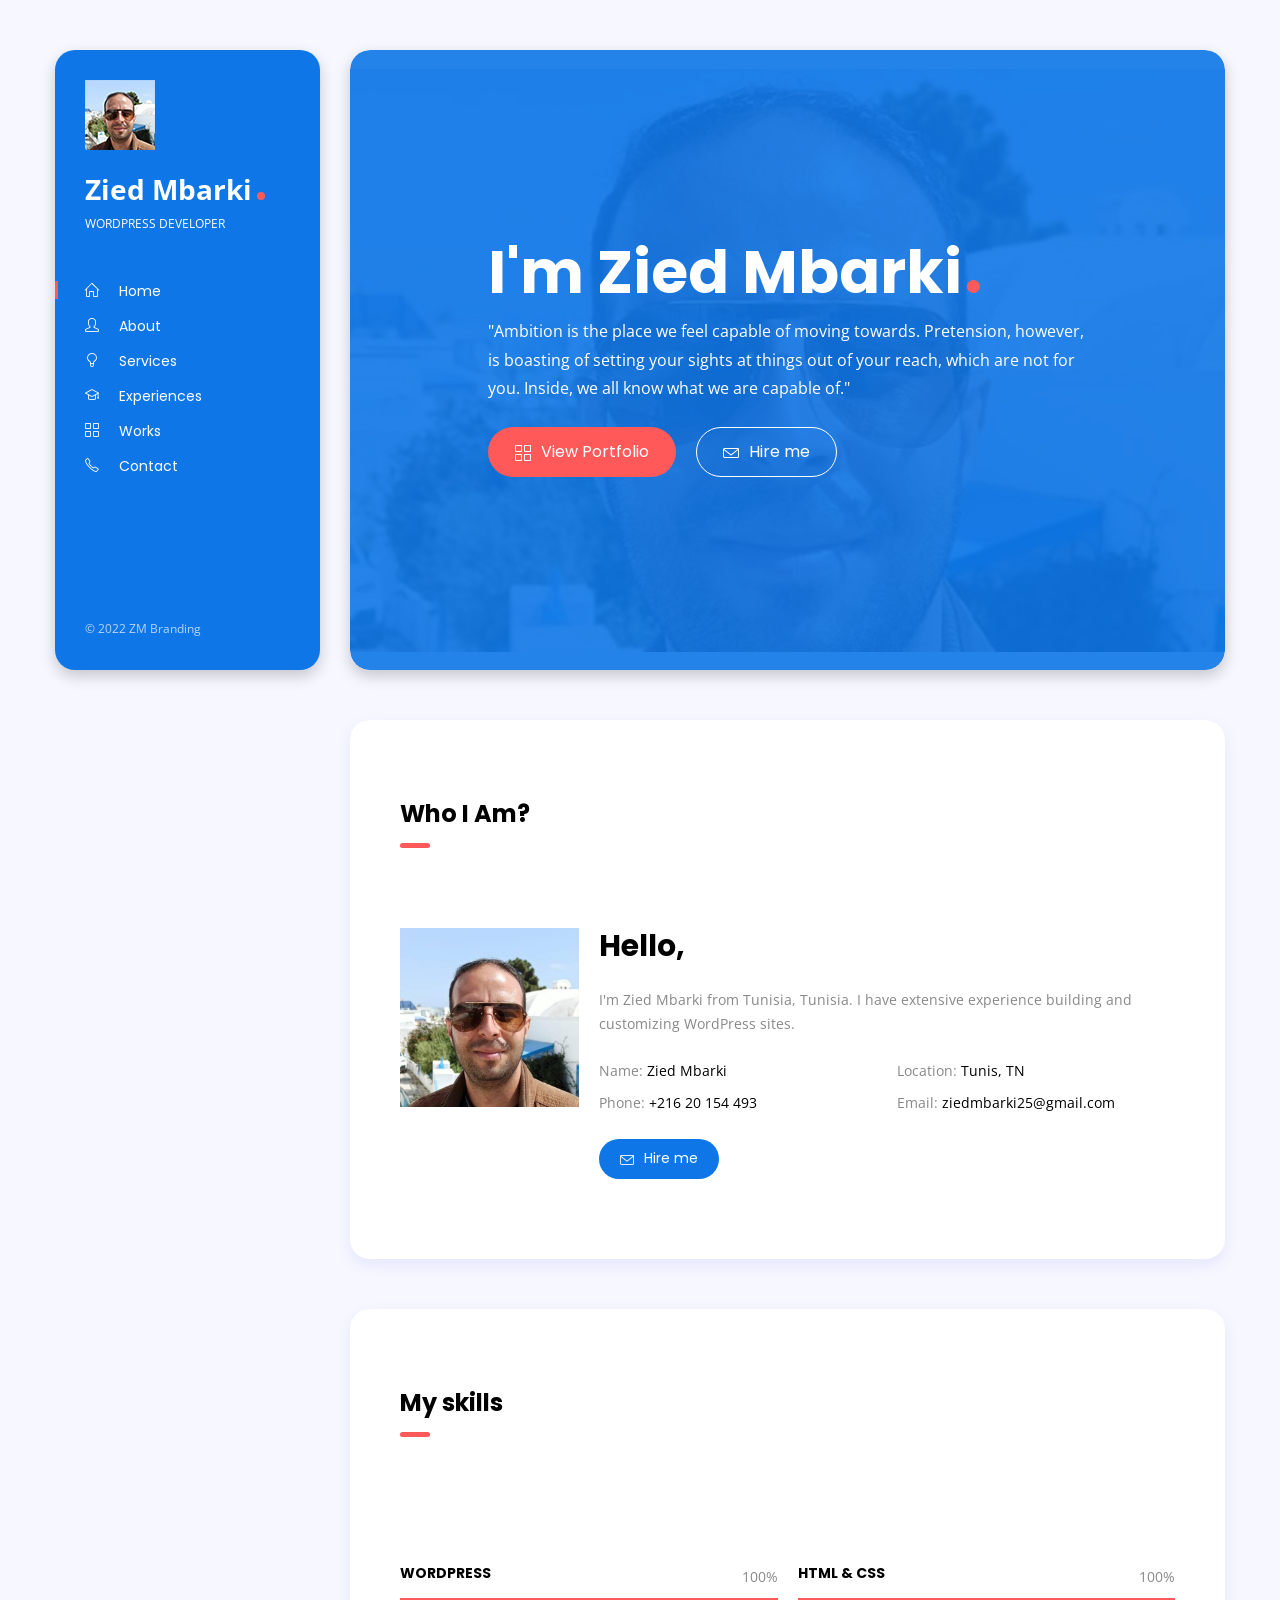
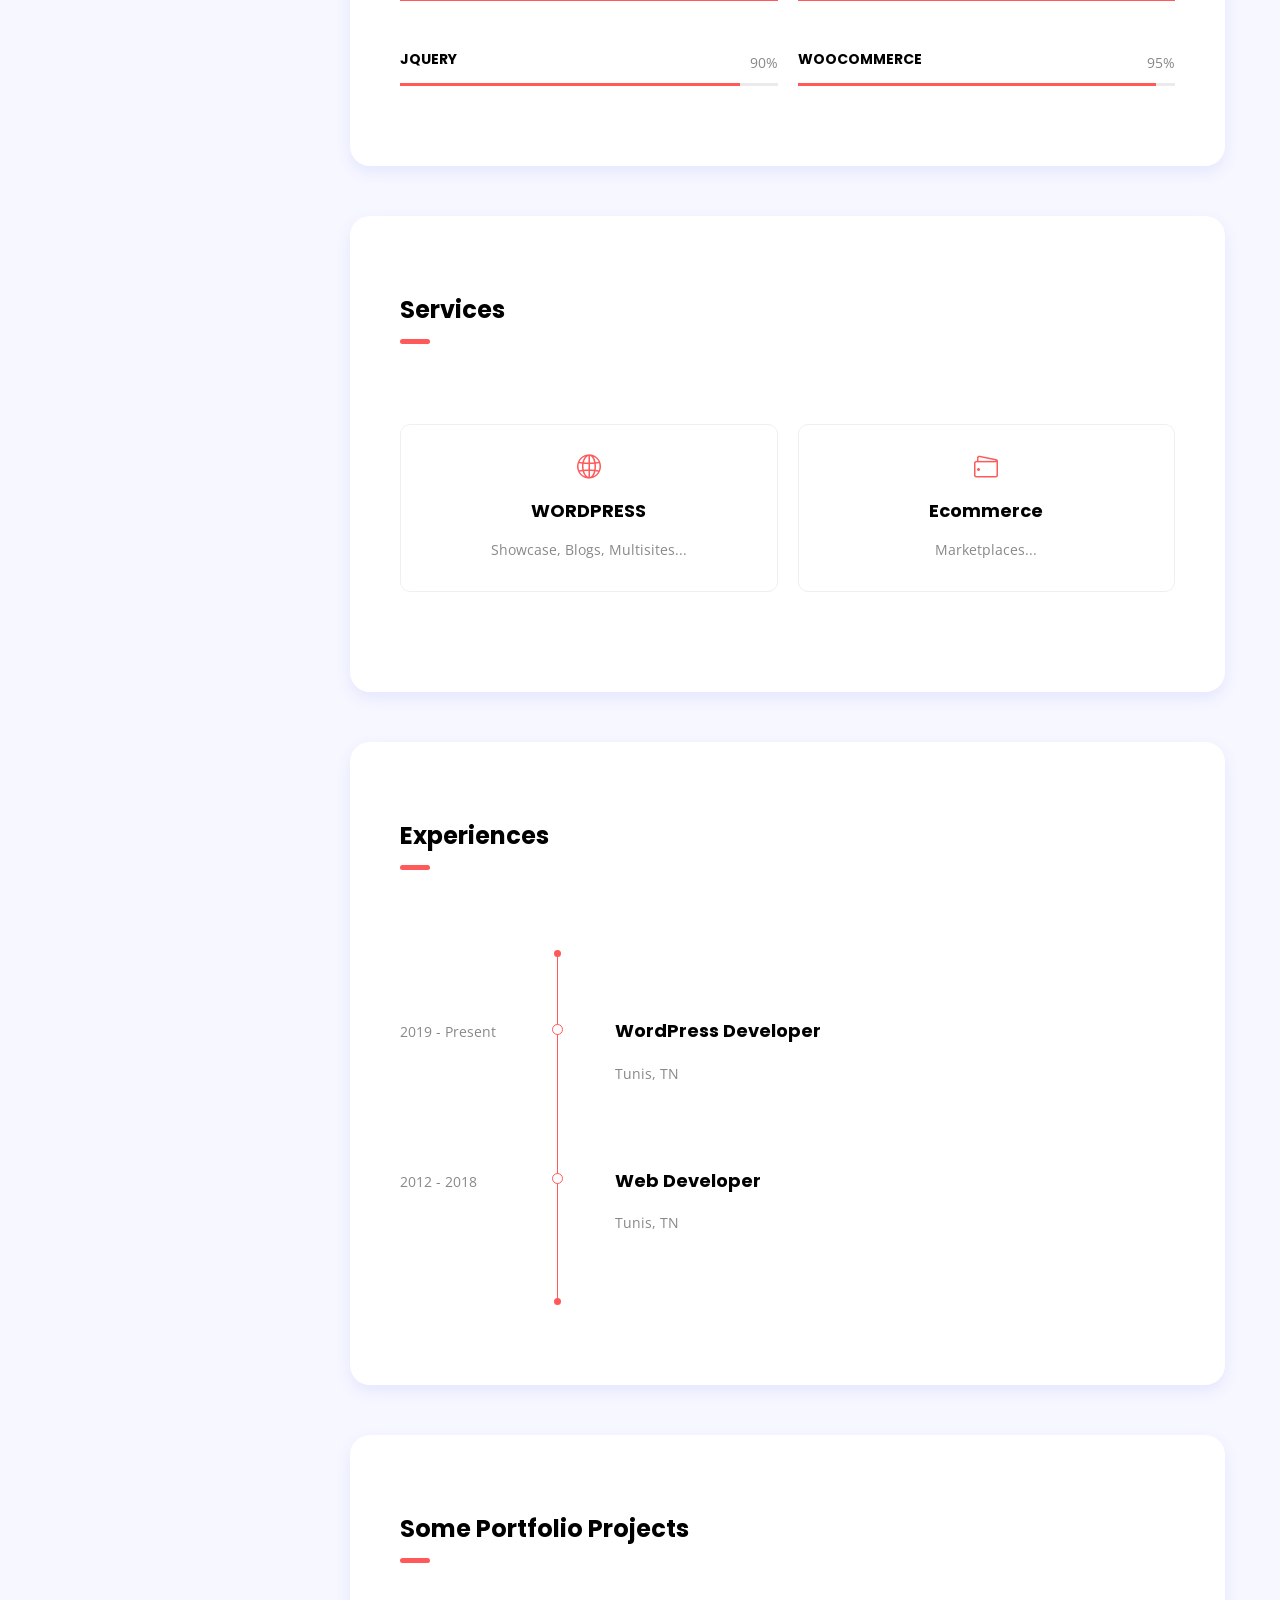
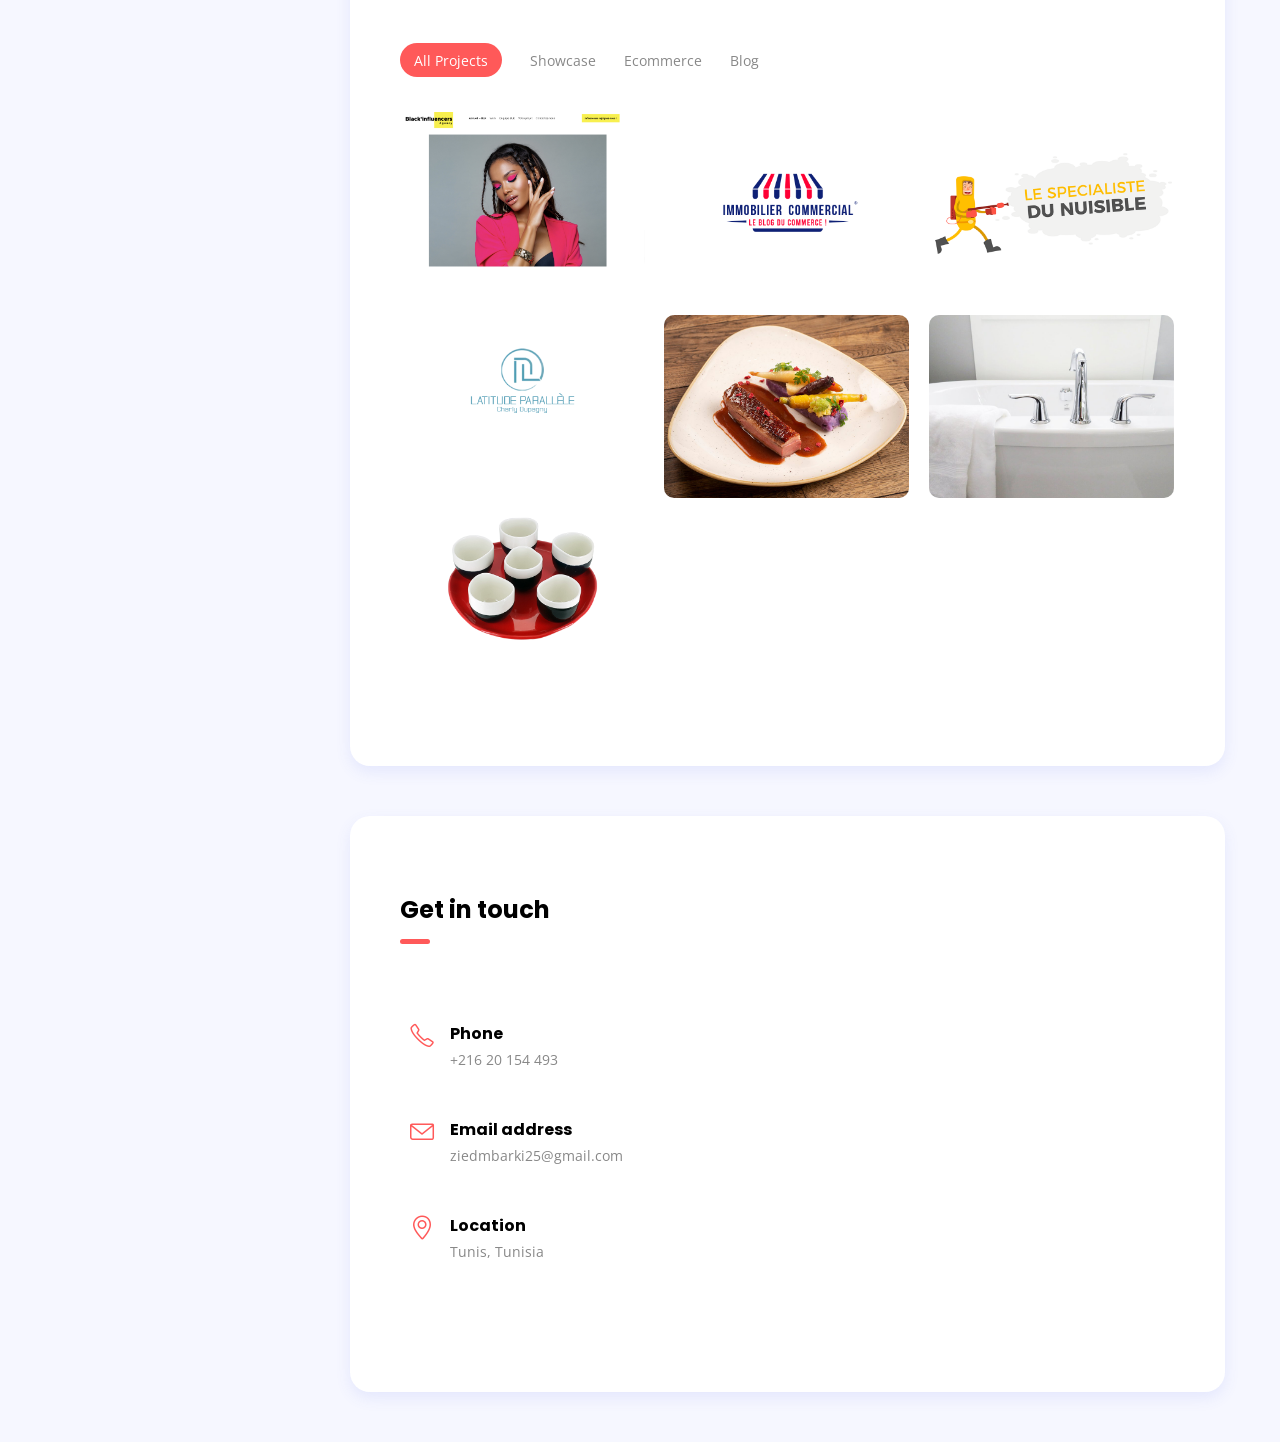
==== index.html @ fbe516ed "Update index.html" ====
<!DOCTYPE html>
<html lang="en-US">
<head>
	<meta http-equiv="Content-Type" content="text/html; charset=UTF-8">
	<title>ZM - Personal Portfolio</title>
	<meta name="description" content="ZM - Personal Portfolio">
	<meta name="viewport" content="width=device-width, initial-scale=1, maximum-scale=1">
	<!-- <link rel="shortcut icon" type="image/x-icon" href="https://via.placeholder.com/32x32"> -->
	<!-- STYLESHEETS -->
	<link rel="stylesheet" href="css/bootstrap.min.css" type="text/css" media="all">
	<link rel="stylesheet" href="css/all.min.css" type="text/css" media="all">
	<link rel="stylesheet" href="css/simple-line-icons.css" type="text/css" media="all">
	<link rel="stylesheet" href="css/slick.css" type="text/css" media="all">
	<link rel="stylesheet" href="css/jquery.mCustomScrollbar.min.css" type="text/css" media="all">
	<link rel="stylesheet" href="css/style.css" type="text/css" media="all">
	<!--[if lt IE 9]>
      <script src="https://oss.maxcdn.com/html5shiv/3.7.2/html5shiv.min.js"></script>
      <script src="https://oss.maxcdn.com/respond/1.4.2/respond.min.js"></script>
    <![endif]-->
<!-- Global site tag (gtag.js) - Google Analytics -->
<script async src="https://www.googletagmanager.com/gtag/js?id=G-3CRKCT1YMX"></script>
<script>
  window.dataLayer = window.dataLayer || [];
  function gtag(){dataLayer.push(arguments);}
  gtag('js', new Date());
  gtag('config', 'G-3CRKCT1YMX');
</script>
</head>
<body>
<!-- preloader -->
<div id="preloader">
	<div class="outer">
		<div class="spinner">
			<div class="dot1"></div>
			<div class="dot2"></div>
		</div>
	</div>
</div>
<!-- site wrapper -->
<div class="site-wrapper">
	<!-- mobile header -->
	<div class="mobile-header py-2 px-3 mt-4">
		<button class="menu-icon mr-2">
			<span></span>
			<span></span>
			<span></span>
		</button>
		<a href="index.html" class="logo"><img src="images/me-70.png" alt="Zied Mbarki" /></a>
		<a href="index.html" class="site-title dot ml-2">Zied Mbarki</a>
	</div>
	<!-- header -->
	<header class="left float-left shadow-dark" id="header">
		<button type="button" class="close" aria-label="Close">
			<span aria-hidden="true">&times;</span>
		</button>
		<div class="header-inner d-flex align-items-start flex-column">
			<a href="index.html"><img src="images/me-70.png" alt="Zied Mbarki" /></a>
			<a href="index.html" class="site-title dot mt-3">Zied Mbarki</a>
			<span class="site-slogan">WordPress Developer</span>
			<!-- navigation menu -->
			<nav>
				<ul class="vertical-menu scrollspy">
					<li><a href="#home" class="active"><i class="icon-home"></i>Home</a></li>
					<li><a href="#about"><i class="icon-user"></i>About</a></li>
					<li><a href="#services"><i class="icon-bulb"></i>Services</a></li>
					<li><a href="#resume"><i class="icon-graduation"></i>Experiences</a></li>
					<li><a href="#works"><i class="icon-grid"></i>Works</a></li>
					<li><a href="#contact"><i class="icon-phone"></i>Contact</a></li>
				</ul>
			</nav>	
			<!-- footer -->
			<div class="footer mt-auto">
				<!--<a title='PRESTATAIRE ProgOnline' href='https://www.progonline.com/freelance-php-joomla-javascript-css-progonline-ziedmbarki25.html'>
					<img alt="PRESTATAIRE ProgOnline" src='https://www.progonline.com/images/certif.php?nickname=ziedmbarki25' border='0'/>
				</a>-->
				<!-- copyright -->
				<span class="copyright">© 2022 ZM Branding</span>
			</div>
		</div>
	</header>
	<!-- main content area -->
	<main class="content float-right">
		<!-- section hero -->
		<section class="hero background parallax shadow-dark d-flex align-items-center" id="home" data-image-src="images/me90.png">
			<div class="cta mx-auto mt-2">
				<h1 class="mt-0 mb-4">I'm Zied Mbarki<span class="dot"></span></h1>
                <p class="mb-4">"Ambition is the place we feel capable of moving towards. Pretension, however, is boasting of setting your sights at things out of your reach, which are not for you. Inside, we all know what we are capable of."</p>
				<a href="#services" class="btn btn-default btn-lg mr-3"><i class="icon-grid"></i>View Portfolio</a>
				<div class="spacer d-md-none d-lg-none d-sm-none" data-height="10"></div>
				<a href="mailto:ziedmbarki25@gmail.com" class="btn btn-border-light btn-lg"><i class="icon-envelope"></i>Hire me</a>
			</div>
			<div class="overlay"></div>
		</section>
		<!-- section about -->
		<section id="about" class="shadow-blue white-bg padding">
			<h3 class="section-title">Who I Am?</h3>
			<div class="spacer" data-height="80"></div>
			<div class="row">
				<div class="col-md-3">
					<img src="images/me.jpg" alt="about" />
				</div>
				<div class="col-md-9">
					<h2 class="mt-4 mt-md-0 mb-4">Hello,</h2>
					<p class="mb-0">I'm Zied Mbarki from Tunisia, Tunisia. I have extensive experience building and customizing WordPress sites.</p>
					<div class="row my-4">
						<div class="col-md-6">
							<p class="mb-2">Name: <span class="text-dark">Zied Mbarki</span></p>
							<p class="mb-0">Phone: <span class="text-dark">+216 20 154 493</span></p>
						</div>
						<div class="col-md-6 mt-2 mt-md-0 mt-sm-2">
							<p class="mb-2">Location: <span class="text-dark">Tunis, TN</span></p>
							<p class="mb-0">Email: <span class="text-dark">ziedmbarki25@gmail.com</span></p>
						</div>
					</div>
					<!-- <a href="#" class="btn btn-default mr-3"><i class="icon-cloud-download"></i>Download CV</a> -->
					<a href="mailto:ziedmbarki25@gmail.com" class="btn btn-alt mt-2 mt-md-0 mt-xs-2"><i class="icon-envelope"></i>Hire me</a>
				</div>
			</div>
		</section>
		<!-- section skills -->
		<section id="skills" class="shadow-blue white-bg padding">
			<h3 class="section-title">My skills</h3>
			<div class="spacer" data-height="80"></div>
			<p class="mb-0"></p>
			<div class="row mt-5">
				<div class="col-md-6">
					<!-- skill item -->
					<div class="skill-item">
						<div class="skill-info clearfix">
							<h4 class="float-left mb-3 mt-0">WordPress</h4>
							<span class="float-right">100%</span>
						</div>
						<div class="progress">
							<div class="progress-bar" role="progressbar" aria-valuemin="0" aria-valuemax="100" aria-valuenow="100">
							</div>
						</div>
						<div class="spacer" data-height="50"></div>
					</div>
				</div>
				<div class="col-md-6">
					<!-- skill item -->
					<div class="skill-item">
						<div class="skill-info clearfix">
							<h4 class="float-left mb-3 mt-0">HTML & CSS</h4>
							<span class="float-right">100%</span>
						</div>
						<div class="progress">
							<div class="progress-bar" role="progressbar" aria-valuemin="0" aria-valuemax="100" aria-valuenow="100">
							</div>
						</div>
						<div class="spacer" data-height="50"></div>
					</div>
				</div>
				<div class="col-md-6">
					<!-- skill item -->
					<div class="skill-item">
						<div class="skill-info clearfix">
							<h4 class="float-left mb-3 mt-0">jQuery</h4>
							<span class="float-right">90%</span>
						</div>
						<div class="progress">
							<div class="progress-bar" role="progressbar" aria-valuemin="0" aria-valuemax="100" aria-valuenow="90">
							</div>
						</div>
						<div class="spacer d-md-none d-lg-none" data-height="50"></div>
					</div>
				</div>
				<div class="col-md-6">
					<!-- skill item -->
					<div class="skill-item">
						<div class="skill-info clearfix">
							<h4 class="float-left mb-3 mt-0">Woocommerce</h4>
							<span class="float-right">95%</span>
						</div>
						<div class="progress">
							<div class="progress-bar" role="progressbar" aria-valuemin="0" aria-valuemax="100" aria-valuenow="95">
							</div>
						</div>
					</div>
				</div>
			</div>
		</section>
		<!-- section services -->
		<section id="services" class="shadow-blue white-bg padding">
			<h3 class="section-title">Services</h3>
			<div class="spacer" data-height="80"></div>
			<div class="row">
				<div class="col-md-6 col-sm-6">
					<!-- service item -->
					<div class="service-item text-center">
						<i class="icon-globe icon-simple"></i>
						<h4 class="my-3">WORDPRESS</h4>
						<p class="mb-0">Showcase, Blogs, Multisites...</p>
					</div>
					<div class="spacer" data-height="20"></div>
				</div>
				<div class="col-md-6 col-sm-6">
					<!-- service item -->
					<div class="service-item text-center">
						<i class="icon-wallet icon-simple"></i>
						<h4 class="my-3">Ecommerce</h4>
						<p class="mb-0">Marketplaces...</p>
					</div>
					<div class="spacer d-md-none d-lg-none" data-height="20"></div>
				</div>
			</div>
		</section>
		<!-- section experience -->
		<section id="resume" class="shadow-blue white-bg padding">
			<h3 class="section-title">Experiences</h3>
			<div class="spacer" data-height="80"></div>
			<!-- timeline -->
			<div class="timeline">
				<div class="entry">
					<div class="title">
						<span>2019 - Present</span>
					</div>
					<div class="body">
						<h4 class="mt-0">WordPress Developer</h4>
						<p>Tunis, TN</p>
					</div>
				</div>
				<div class="entry">
					<div class="title">
						<span>2012 - 2018</span>
					</div>
					<div class="body">
						<h4 class="mt-0">Web Developer</h4>
						<p>Tunis, TN</p>
					</div>
				</div>
				<span class="timeline-line"></span>
			</div>
		</section>
		<!-- section works -->
		<section id="works" class="shadow-blue white-bg padding">
			<h3 class="section-title">Some Portfolio Projects</h3>
			<div class="spacer" data-height="80"></div>

			<!-- portfolio filter (desktop) -->
			<ul class="portfolio-filter list-inline">
				<li class="current list-inline-item" data-filter="*">All Projects</li>
				<li class="list-inline-item" data-filter=".showcase">Showcase</li>
				<li class="list-inline-item" data-filter=".ecommerce">Ecommerce</li>
				<li class="list-inline-item" data-filter=".blog">Blog</li>
				<!-- <li class="list-inline-item" data-filter=".video">Video</li> -->
			</ul>
			<!-- portfolio filter (mobile) -->
			<div class="pf-filter-wrapper mb-4">
				<select class="portfolio-filter-mobile">
					<option value="*">Everything</option>
					<option value=".showcase">Showcase</option>
					<option value=".ecommerce">Ecommerce</option>
					<option value=".blog">Blog</option>
					<!-- <option value=".branding">Branding</option> -->
				</select>
			</div>
			<!-- portolio wrapper -->
			<div class="row portfolio-wrapper">
				<!-- portfolio item -->
				<div class="col-md-4 col-sm-6 grid-item showcase">
					<a href="https://blackinfluencersagency.com/" target="_blank">
						<div class="portfolio-item">
							<div class="details">
								<h4 class="title">Black's Influencers Agency</h4>
								<span class="term">WP, HTML Integration</span>
							</div>
							<!-- <span class="plus-icon">+</span> -->
							<div class="thumb">
								<img src="images/influencers.png" alt="Portfolio-title" />
								<div class="mask"></div>
							</div>
						</div>
					</a>
				</div>
				<!-- portfolio item -->
				<div class="col-md-4 col-sm-6 grid-item blog">
					<a href="https://immobiliercommercial.org/" target="_blank">
						<div class="portfolio-item">
							<div class="details">
								<h4 class="title">Blog immobiliere</h4>
								<span class="term">WP, HTML Integration</span>
							</div>
							<!-- <span class="plus-icon">+</span> -->
							<div class="thumb">
								<img src="images/blog.png" alt="Portfolio-title" />
								<div class="mask"></div>
							</div>
						</div>
					</a>
				</div>
				<!-- portfolio item -->
				<div class="col-md-4 col-sm-6 grid-item creative showcase">
					<a href="https://www.specialiste-nuisible.fr/" target="_blank">
						<div class="portfolio-item">
							<div class="details">
								<h4 class="title">Specialiste Nuisible</h4>
								<span class="term">WP, HTML Integration</span>
							</div>
							<!-- <span class="plus-icon">+</span> -->
							<div class="thumb">
								<img src="images/nuisible.png" alt="Portfolio-title" />
								<div class="mask"></div>
							</div>
						</div>
					</a>
				</div>
				<!-- portfolio item -->
				<div class="col-md-4 col-sm-6 grid-item showcase">
					<a href="https://latitudeparallele.com/" target="_blank">
						<div class="portfolio-item">
							<div class="details">
								<h4 class="title">Latitude Parallele</h4>
								<span class="term">WP, HTML Integration</span>
							</div>
							<!-- <span class="plus-icon">+</span> -->
							<div class="thumb">
								<img src="images/parallele.png" alt="Portfolio-title" />
								<div class="mask"></div>
							</div>
						</div>
					</a>
				</div>
				<!-- portfolio item -->
				<div class="col-md-4 col-sm-6 grid-item showcase">
						<a href="https://www.brasseriedulac.be/" target="_blank">
						<div class="portfolio-item">
							<div class="details">
								<h4 class="title">Brasserie du Lac</h4>
								<span class="term">WP, HTML Integration</span>
							</div>
							<!-- <span class="plus-icon">+</span> -->
							<div class="thumb">
								<img src="images/lac.png" alt="Portfolio-title" />
								<div class="mask"></div>
							</div>
						</div>
					</a>
				</div>
				<!-- portfolio item -->
				<div class="col-md-4 col-sm-6 grid-item showcase">
					<a href="https://www.mvo-chauffage.be/" target="_blank">
						<div class="portfolio-item">
							<div class="details">
								<h4 class="title">VAN OOSTENRYCK</h4>
								<span class="term">WP, HTML Integration</span>
							</div>
							<!-- <span class="plus-icon">+</span> -->
							<div class="thumb">
								<img src="images/mvo.png" alt="Portfolio-title" />
								<div class="mask"></div>
							</div>
						</div>
					</a>
				</div>
				<!-- portfolio item -->
				<div class="col-md-4 col-sm-6 grid-item ecommerce">
					<a href="https://ekhodesign.net/" target="_blank">
						<div class="portfolio-item">
							<div class="details">
								<h4 class="title">Ekho Design</h4>
								<span class="term">WP, Ecommerce, HTML Integration</span>
							</div>
							 <!-- <span class="plus-icon">+</span> -->
							<div class="thumb">
								<img src="images/design.png" alt="Portfolio-title" />
								<div class="mask"></div>
							</div>
						</div>
					</a>
				</div>
			</div>
			<!-- more button -->
			<!-- <div class="load-more text-center mt-4"> -->
				<!-- <a href="javascript:" class="btn btn-default"><i class="fas fa-circle-notch"></i> Load more</a> -->
				
				<!-- <ul class="portfolio-pagination list-inline d-none"> -->
					<!-- <li class="list-inline-item">1</li> -->
					<!-- <li class="list-inline-item"><a href="works-2.html">2</a></li> -->
				<!-- </ul> -->
			<!-- </div> -->
		</section>
		<!-- section testimonials -->
		<!--<section id="testimonials" class="shadow-blue white-bg padding">
			<h3 class="section-title">Testimonials</h3>
			<div class="spacer" data-height="97"></div>

			<div class="row testimonials-wrapper">
				
				<div class="col-md-6">
					
					<div class="testimonial-item">
						<span class="symbol"><i class="fas fa-quote-left"></i></span>
						<p>I enjoy working with the theme and learn so much. You guys make the process fun and interesting. Good luck!</p>
						<div class="testimonial-details">
							<div class="thumb">
								<img src="https://via.placeholder.com/40x40" alt="customer-name" />
							</div>
							<div class="info">
								<h4>Helen Doe</h4>
								<span>Themeforest customer</span>
							</div>
						</div>
					</div>
				</div>

				<div class="col-md-6">
					
					<div class="testimonial-item">
						<span class="symbol"><i class="fas fa-quote-left"></i></span>
						<p>I enjoy working with the theme and learn so much. You guys make the process fun and interesting. Good luck!</p>
						<div class="testimonial-details">
							<div class="thumb">
								<img src="https://via.placeholder.com/40x40" alt="customer-name" />
							</div>
							<div class="info">
								<h4>Jane Doe</h4>
								<span>Themeforest customer</span>
							</div>
						</div>
					</div>
				</div>

				<div class="col-md-6">
					
					<div class="testimonial-item">
						<span class="symbol"><i class="fas fa-quote-left"></i></span>
						<p>I enjoy working with the theme and learn so much. You guys make the process fun and interesting. Good luck!</p>
						<div class="testimonial-details">
							<div class="thumb">
								<img src="https://via.placeholder.com/40x40" alt="customer-name" />
							</div>
							<div class="info">
								<h4>Helen Doe</h4>
								<span>Themeforest customer</span>
							</div>
						</div>
					</div>
				</div>

			</div>
		</section>-->

		<!-- section clients -->
	<!--	<section id="clients" class="shadow-dark background-blue color-white padding-50">

	
			<h2 class="d-none">Clients</h2>

			
			<div class="clients-wrapper row">
				
				<div class="col-md-3">
					
					<div class="client-item">
						<div class="inner">
							<img src="https://via.placeholder.com/143x20" alt="client-name" />
						</div>
					</div>
				</div>

				<div class="col-md-3">
				
					<div class="client-item">
						<div class="inner">
							<img src="https://via.placeholder.com/143x20" alt="client-name" />
						</div>
					</div>
				</div>

				<div class="col-md-3">
				
					<div class="client-item">
						<div class="inner">
							<img src="https://via.placeholder.com/143x20" alt="client-name" />
						</div>
					</div>
				</div>
				
				<div class="col-md-3">
					
					<div class="client-item">
						<div class="inner">
							<img src="https://via.placeholder.com/143x20" alt="client-name" />
						</div>
					</div>
				</div>

				<div class="col-md-3">
					
					<div class="client-item">
						<div class="inner">
							<img src="https://via.placeholder.com/143x20" alt="client-name" />
						</div>
					</div>
				</div>

			</div>

		</section>-->
		<!-- section contact -->
		<section id="contact" class="shadow-blue white-bg padding">
			<h3 class="section-title">Get in touch</h3>
			<div class="spacer" data-height="80"></div>

			<div class="row">
				
				<div class="col-md-12 mb-4 mb-md-0">
					<!-- contact info -->
					<div class="contact-info col-md-4 mb-5">
						<i class="icon-phone"></i>
						<div class="details">
							<h5>Phone</h5>
							<span>+216 20 154 493</span>
						</div>
					</div>
					<div class="contact-info col-md-4 mb-5">
						<i class="icon-envelope"></i>
						<div class="details">
							<h5>Email address</h5>
							<span>ziedmbarki25@gmail.com</span>
						</div>
					</div>
					<div class="contact-info col-md-4 mb-5">
						<i class="icon-location-pin"></i>
						<div class="details">
							<h5>Location</h5>
							<span>Tunis, Tunisia</span>
						</div>
					</div>
				</div>
			</div>
		</section>		
	</main>
</div>
<!-- Go to top button -->
<a href="javascript:" id="return-to-top"><i class="fa fa-chevron-up"></i></a>
<!-- SCRIPTS -->
<script src="js/jquery-1.12.3.min.js"></script>
<script src="js/jquery.easing.min.js"></script>
<script src="js/popper.min.js"></script>
<script src="js/bootstrap.min.js"></script>
<script src="js/jquery.waypoints.min.js"></script>
<script src="js/jquery.counterup.min.js"></script>
<script src="js/jquery.mCustomScrollbar.concat.min.js"></script>
<script src="js/isotope.pkgd.min.js"></script>
<script src="js/infinite-scroll.min.js"></script>
<script src="js/imagesloaded.pkgd.min.js"></script>
<script src="js/slick.min.js"></script>
<script src="js/contact.js"></script>
<script src="js/validator.js"></script>
<script src="js/custom.js"></script>
</body>
</html>
---- css/style.css ----
/*
Template Name: Bako
Version: 1.0
Author: PxlSolutions
Author URI: http://themeforest.net/user/pxlsolutions
Description: Personal Portfolio & Resume HTML Template

[TABLE OF CONTENTS]

01. Base
02. Typography
03. Header
04. Skills
05. Portfolio
06. Clients
07. Blog
08. Helper
09. Buttons
10. Preloader
11. Bootstrap Elements
12. Theme Elements
13. Slick Settings
14. Responsive Settings

*/
@import url("https://fonts.googleapis.com/css?family=Poppins:300,300i,400,400i,500,500i,600,600i,700,700i,800,800i,900,900i");
@import url("https://fonts.googleapis.com/css?family=Open+Sans:400,400i,600,600i,700,700i&display=swap&subset=cyrillic-ext");
/*=================================================================*/
/*                      BASE                              
/*=================================================================*/
body {
  color: #888;
  background-color: #F6F7FF;
  font-family: "Open Sans", sans-serif;
  font-size: 14px;
  line-height: 1.7;
  overflow-x: hidden;
}

img {
  max-width: 100%;
  height: auto;
}

.text-center {
  text-align: center;
}

.text-left {
  text-align: left;
}

.text-right {
  text-align: right;
}

.text-dark {
  color: #000 !important;
}

.relative {
  position: relative;
}

.color-white {
  color: #FFF;
}
.color-white h1, .color-white h2, .color-white h3, .color-white h4, .color-white h5, .color-white h6 {
  color: #FFF;
}

.background-blue {
  background: #0e76e7;
}

/*=================================================================*/
/*                      TYPOGRAPHY                              
/*=================================================================*/
h1, h2, h3, h4, h5, h6 {
  color: #000;
  font-family: "Poppins", sans-serif;
  font-weight: 700;
  margin: 20px 0;
}

h1 {
  font-size: 36px;
}

h2 {
  font-size: 30px;
}

h3 {
  font-size: 24px;
}

h4 {
  font-size: 18px;
}

a {
  color: #000;
  outline: 0;
  -webkit-transition: all 0.3s ease-in-out;
  -moz-transition: all 0.3s ease-in-out;
  transition: all 0.3s ease-in-out;
}
a:hover {
  color: #FF5959;
  text-decoration: none;
}
a:focus {
  outline: 0;
}

blockquote {
  padding: 20px 20px;
  margin: 0 0 20px;
  font-size: 16px;
  background: #F7F7F7;
  border-radius: 10px;
}

blockquote p {
  line-height: 1.6;
}

/* === Pre === */
pre {
  display: block;
  padding: 9.5px;
  margin: 0 0 10px;
  font-size: 13px;
  line-height: 1.42857143;
  color: #333;
  word-break: break-all;
  word-wrap: break-word;
  background-color: #f5f5f5;
  border: 1px solid #ccc;
  border-radius: 0;
}

::selection {
  color: #FFF;
  background: #FF5959;
}

::-moz-selection {
  color: #FFF;
  background: #FF5959;
}

.z-1 {
  z-index: 1;
}

.row {
  margin-right: -10px;
  margin-left: -10px;
}

.col, .col-1, .col-10, .col-11, .col-12, .col-2, .col-3, .col-4, .col-5, .col-6, .col-7, .col-8, .col-9, .col-auto, .col-lg, .col-lg-1, .col-lg-10, .col-lg-11, .col-lg-12, .col-lg-2, .col-lg-3, .col-lg-4, .col-lg-5, .col-lg-6, .col-lg-7, .col-lg-8, .col-lg-9, .col-lg-auto, .col-md, .col-md-1, .col-md-10, .col-md-11, .col-md-12, .col-md-2, .col-md-3, .col-md-4, .col-md-5, .col-md-6, .col-md-7, .col-md-8, .col-md-9, .col-md-auto, .col-sm, .col-sm-1, .col-sm-10, .col-sm-11, .col-sm-12, .col-sm-2, .col-sm-3, .col-sm-4, .col-sm-5, .col-sm-6, .col-sm-7, .col-sm-8, .col-sm-9, .col-sm-auto, .col-xl, .col-xl-1, .col-xl-10, .col-xl-11, .col-xl-12, .col-xl-2, .col-xl-3, .col-xl-4, .col-xl-5, .col-xl-6, .col-xl-7, .col-xl-8, .col-xl-9, .col-xl-auto {
  padding-right: 10px;
  padding-left: 10px;
}

/*=================================================================*/
/*                      HEADER                              
/*=================================================================*/
header.left {
  color: #FFF;
  background: #0e76e7;
  border-radius: 20px;
  min-height: 620px;
  max-height: 620px;
  top: 50px;
  overflow: hidden;
  position: fixed;
  width: 265px;
  -webkit-transform: translateX(0);
  -moz-transform: translateX(0);
  -ms-transform: translateX(0);
  -o-transform: translateX(0);
  transform: translateX(0);
  -webkit-transition: all 0.3s ease-in-out;
  -moz-transition: all 0.3s ease-in-out;
  transition: all 0.3s ease-in-out;
}
header.left nav {
  margin-top: 40px;
}
header.left .header-inner {
  width: 100%;
  top: 0;
  bottom: 0;
  left: 0;
  right: 0;
  padding: 30px;
  position: absolute;
}
header.left .mCustomScrollBox {
  width: 100%;
  overflow: visible;
}
header.left .mCSB_inside > .mCSB_container {
  margin-right: 0;
  min-height: 99.91%;
  overflow: visible;
  -ms-flex-align: start !important;
  align-items: flex-start !important;
  -ms-flex-direction: column !important;
  flex-direction: column !important;
  display: -ms-flexbox !important;
  display: flex !important;
}
header.left .mCSB_scrollTools {
  top: 20px;
  right: -10px;
  bottom: 20px;
}
header.left button.close {
  display: none;
  outline: none;
  padding: 0;
  background-color: #FFF;
  border: 0;
  -webkit-appearance: none;
  opacity: 1;
  color: #FF5959;
  font-weight: 400;
  font-size: 16px;
  border-radius: 50%;
  width: 20px;
  height: 20px;
  line-height: 22px;
  margin-top: 16px;
  margin-right: 18px;
  position: relative;
  z-index: 1;
}
header a {
  color: #FFF;
}
header a:hover {
  color: #FFF;
  text-decoration: none;
}
header .site-title {
  display: block;
  font-size: 28px;
  font-weight: 700;
}
header .site-title.dot:after {
  content: "";
  background-color: #FF5959;
  border-radius: 50%;
  display: inline-block;
  margin-left: 5px;
  height: 8px;
  width: 8px;
}
header .site-slogan {
  font-size: 12px;
  text-transform: uppercase;
}
header .vertical-menu {
  font-size: 14px;
  font-family: "Poppins", sans-serif;
  list-style: none;
  padding: 0;
  margin: 0;
}
header .vertical-menu i {
  margin-right: 20px;
}
header .vertical-menu li {
  line-height: 2.5;
  position: relative;
}
header .vertical-menu li a {
  margin-left: 0;
  padding: 0;
  -webkit-transition: all 0.3s ease-in-out;
  -moz-transition: all 0.3s ease-in-out;
  transition: all 0.3s ease-in-out;
}
header .vertical-menu li a:hover {
  margin-left: 5px;
}
header .vertical-menu li a.active:before {
  content: "";
  background: #FF5959;
  display: block;
  height: 18px;
  left: -30px;
  top: 7px;
  position: absolute;
  width: 3px;
}
header .copyright {
  font-size: 12px;
  opacity: 0.7;
}

.mobile-header {
  background: #0e76e7;
  border-radius: 20px;
  display: none;
  -webkit-transform: translateX(0);
  -moz-transform: translateX(0);
  -ms-transform: translateX(0);
  -o-transform: translateX(0);
  transform: translateX(0);
  -webkit-transition: all 0.3s ease-in-out;
  -moz-transition: all 0.3s ease-in-out;
  transition: all 0.3s ease-in-out;
}
.mobile-header.push {
  -webkit-transform: translateX(295px);
  -moz-transform: translateX(295px);
  -ms-transform: translateX(295px);
  -o-transform: translateX(295px);
  transform: translateX(295px);
}
.mobile-header .logo img {
  max-height: 40px;
  max-width: 40px;
}
.mobile-header .site-title {
  vertical-align: middle;
  font-size: 24px;
  font-weight: 700;
}
.mobile-header .site-title.dot:after {
  content: "";
  background-color: #FF5959;
  border-radius: 50%;
  display: inline-block;
  margin-left: 5px;
  height: 6px;
  width: 6px;
}
.mobile-header button.menu-icon {
  cursor: pointer;
  background: transparent;
  border: 0;
  outline: none;
  vertical-align: middle;
  padding: 0;
}
.mobile-header button.menu-icon span {
  background: #FFF;
  border-radius: 10px;
  display: block;
  height: 4px;
  width: 25px;
}
.mobile-header button.menu-icon span:nth-child(2) {
  margin-top: 4px;
  margin-bottom: 4px;
}
.mobile-header a {
  color: #FFF;
}
.mobile-header a:hover {
  text-decoration: none;
}

.site-wrapper {
  width: 1170px;
  margin-left: auto;
  margin-right: auto;
}

main.content {
  margin-top: 50px;
  margin-bottom: 50px;
  width: 875px;
  -webkit-transform: translateX(0);
  -moz-transform: translateX(0);
  -ms-transform: translateX(0);
  -o-transform: translateX(0);
  transform: translateX(0);
  -webkit-transition: all 0.3s ease-in-out;
  -moz-transition: all 0.3s ease-in-out;
  transition: all 0.3s ease-in-out;
}
main.content.push {
  -webkit-transform: translateX(295px);
  -moz-transform: translateX(295px);
  -ms-transform: translateX(295px);
  -o-transform: translateX(295px);
  transform: translateX(295px);
}

.hero {
  height: 620px;
  margin-top: 0;
}
.hero .cta {
  color: #FFF;
  max-width: 600px;
  z-index: 1;
}
.hero .cta h1 {
  color: #FFF;
  font-size: 60px;
  line-height: 0.7;
}
.hero .cta h1 .dot:after {
  content: "";
  background-color: #FF5959;
  border-radius: 50%;
  display: inline-block;
  margin-left: 5px;
  height: 13px;
  width: 13px;
}
.hero .cta p {
  font-size: 16px;
  line-height: 1.8;
}

section {
  border-radius: 20px;
  position: relative;
  overflow: hidden;
  margin-top: 50px;
}
section.white-bg {
  background: #FFF;
}
section.padding {
  padding: 80px 50px;
}
section.padding-50 {
  padding: 50px;
}
section.padding-60 {
  padding: 60px 50px;
}

.section-title {
  margin: 0;
}
.section-title:after {
  content: "";
  background: #FF5959;
  border-radius: 25px;
  display: block;
  height: 5px;
  margin-top: 14px;
  width: 30px;
}

/*=================================================================*/
/*                      SKILLS                              
/*=================================================================*/
.skill-item .skill-info span {
  font-size: 14px;
}

.skill-item h4 {
  font-size: 14px;
  text-transform: uppercase;
}

.fact-item h2 {
  font-size: 36px;
  margin: 12px 0 7px;
}
.fact-item span {
  font-size: 14px;
}

.service-item {
  border: solid 1px #EFEFEF;
  border-radius: 10px;
  padding: 30px 20px;
  -webkit-transition: all 0.3s ease-in-out;
  -moz-transition: all 0.3s ease-in-out;
  transition: all 0.3s ease-in-out;
}
.service-item h4, .service-item i {
  -webkit-transition: all 0.3s ease-in-out;
  -moz-transition: all 0.3s ease-in-out;
  transition: all 0.3s ease-in-out;
}
.service-item:hover {
  border-color: #FF5959;
  background: #FF5959;
  color: #FFF;
  -webkit-box-shadow: 0px 6px 15px 0px rgba(0, 0, 0, 0.15);
  -moz-box-shadow: 0px 6px 15px 0px rgba(0, 0, 0, 0.15);
  box-shadow: 0px 6px 15px 0px rgba(0, 0, 0, 0.15);
}
.service-item:hover h4, .service-item:hover i {
  color: #FFF;
}

.timeline {
  position: relative;
  padding: 70px 0;
}

.timeline-line {
  position: absolute;
  top: 0px;
  left: calc(20% + 2px);
  bottom: 0px;
  width: 1px;
  background: #FF5959;
}
.timeline-line::before, .timeline-line::after {
  content: "";
  display: block;
  border-radius: 100%;
  background: #FF5959;
  position: absolute;
  left: -3px;
  height: 7px;
  width: 7px;
}
.timeline-line::before {
  top: 0;
}
.timeline-line::after {
  bottom: 0;
}

.timeline:after {
  content: "";
  display: table;
  clear: both;
}

.entry {
  clear: both;
  position: relative;
}
.entry:last-of-type .body {
  margin-bottom: 0;
}

.entry .title {
  float: left;
  width: 20%;
  position: relative;
}

.entry .title:before {
  content: "";
  position: absolute;
  width: 8px;
  height: 8px;
  border: 1px solid #FF5959;
  background-color: #fff;
  border-radius: 100%;
  padding: 4.5px;
  top: 15%;
  right: -8px;
  z-index: 1;
}

.entry .body {
  margin: 0 0 6em;
  float: right;
  width: 80%;
  padding-left: 60px;
}
.entry .body p {
  margin-bottom: 0;
}

/*=================================================================*/
/*                      PORTFOLIO                              
/*=================================================================*/
.portfolio-wrapper [class*=col-] {
  margin-top: 10px;
  margin-bottom: 10px;
}

.pf-filter-wrapper {
  display: none;
}

.portfolio-item {
  position: relative;
  overflow: hidden;
  border-radius: 10px;
  -webkit-transition: all 0.3s ease-in-out;
  -moz-transition: all 0.3s ease-in-out;
  transition: all 0.3s ease-in-out;
}
.portfolio-item .thumb {
  overflow: hidden;
}
.portfolio-item .thumb img {
  -webkit-transform: scale(1);
  -moz-transform: scale(1);
  -ms-transform: scale(1);
  -o-transform: scale(1);
  transform: scale(1);
  -webkit-transition: all 0.3s ease-in-out;
  -moz-transition: all 0.3s ease-in-out;
  transition: all 0.3s ease-in-out;
}
.portfolio-item .details {
  color: #FFF;
  position: absolute;
  padding: 0 25px;
  top: 25px;
  width: 100%;
  z-index: 1;
}
.portfolio-item .details h4 {
  color: #FFF;
  margin: 0 0 4px;
  opacity: 0;
  transform: translateY(30px);
  transition: all cubic-bezier(0.075, 0.82, 0.165, 1) 1s;
}
.portfolio-item .details span {
  font-size: 12px;
  opacity: 0;
  display: block;
  transform: translateY(40px);
  transition: all cubic-bezier(0.075, 0.82, 0.165, 1) 1s;
}
.portfolio-item .plus-icon {
  color: #FF5959;
  background: #FFF;
  border-radius: 100%;
  position: absolute;
  font-size: 16px;
  left: 25px;
  bottom: 25px;
  opacity: 0;
  line-height: 32px;
  text-align: center;
  height: 30px;
  width: 30px;
  z-index: 1;
  -webkit-transition: all 0.3s ease-in-out;
  -moz-transition: all 0.3s ease-in-out;
  transition: all 0.3s ease-in-out;
}
.portfolio-item .mask {
  background: #FF5959;
  position: absolute;
  left: 0;
  top: 0;
  opacity: 0;
  height: 100%;
  width: 100%;
  -webkit-transition: all 0.3s ease-in-out;
  -moz-transition: all 0.3s ease-in-out;
  transition: all 0.3s ease-in-out;
}
.portfolio-item:hover {
  -webkit-box-shadow: 0px 6px 15px 0px rgba(0, 0, 0, 0.15);
  -moz-box-shadow: 0px 6px 15px 0px rgba(0, 0, 0, 0.15);
  box-shadow: 0px 6px 15px 0px rgba(0, 0, 0, 0.15);
}
.portfolio-item:hover .mask {
  opacity: 0.9;
}
.portfolio-item:hover img {
  -webkit-transform: scale(1);
  -moz-transform: scale(1);
  -ms-transform: scale(1);
  -o-transform: scale(1);
  transform: scale(1.1);
}
.portfolio-item:hover .details h4, .portfolio-item:hover .details span {
  opacity: 1;
  transform: translateY(0);
}
.portfolio-item:hover .plus-icon {
  opacity: 1;
}

.load-more i {
  display: none;
}

.portfolio-info {
  color: #888;
  font-size: 13px;
}

.portfolio-info li:not(:last-child) {
  margin-right: 1.5rem;
}

.portfolio-info i {
  color: #FF5959;
  font-size: 14px;
  margin-right: 10px;
}

.portfolio-filter {
  margin-bottom: 25px;
}
.portfolio-filter li {
  color: #888;
  cursor: pointer;
  font-size: 14px;
  font-weight: 400;
  position: relative;
}
.portfolio-filter li:hover {
  color: #000;
}
.portfolio-filter li:hover:after {
  height: 7px;
}
.portfolio-filter li.current {
  background: #FF5959;
  color: #FFF;
  padding: 6px 14px 4px;
  border-radius: 30px;
}
.portfolio-filter li:not(:last-child) {
  margin-right: 1.5rem;
}

.price-item {
  border: solid 1px #EFEFEF;
  border-radius: 10px;
  padding: 30px 0;
}
.price-item i {
  background: #FFF;
  font-size: 24px;
  color: #FF5959;
  display: block;
  border-radius: 50%;
  border: solid 1px #EFEFEF;
  height: 55px;
  line-height: 55px;
  left: 50%;
  top: -27.5px;
  position: absolute;
  text-align: center;
  width: 55px;
  -webkit-transform: translateX(-50%);
  -moz-transform: translateX(-50%);
  -ms-transform: translateX(-50%);
  -o-transform: translateX(-50%);
  transform: translateX(-50%);
}
.price-item .price-icon + .plan {
  margin-top: 25px;
}
.price-item .plan {
  font-size: 12px;
  color: #FFF;
  background: #FF5959;
  border-radius: 25px;
  display: inline-block;
  padding: 1px 9px;
}
.price-item .price {
  font-size: 36px;
  margin: 25px 0;
}
.price-item .price em {
  font-size: 18px;
  font-style: normal;
  vertical-align: super;
  margin-right: 4px;
}
.price-item .price span {
  color: #888;
  font-size: 12px;
  font-weight: 400;
}
.price-item ul {
  list-style: none;
  padding-left: 0;
  margin: -8px 0;
}
.price-item ul li {
  line-height: 30px;
}
.price-item .btn {
  margin-top: 30px;
}
.price-item.recommended {
  color: #FFF;
  background: #0e76e7;
}
.price-item.recommended .price {
  color: #FFF;
}
.price-item.recommended .price span {
  color: #FFF;
}

.testimonial-item {
  border: solid 1px #EFEFEF;
  border-radius: 10px;
  padding: 30px 25px;
}
.testimonial-item .symbol {
  font-weight: bold;
  color: #FF5959;
  font-size: 12px;
  margin-bottom: 20px;
  display: block;
}
.testimonial-item p {
  margin-bottom: 0;
}
.testimonial-item .testimonial-details {
  margin-top: 25px;
}
.testimonial-item .testimonial-details .thumb {
  display: inline-block;
  border-radius: 100%;
  overflow: hidden;
  height: 40px;
  vertical-align: middle;
  width: 40px;
}
.testimonial-item .testimonial-details .info {
  display: inline-block;
  margin-left: 20px;
  vertical-align: middle;
}
.testimonial-item .testimonial-details .info h4 {
  margin: 0;
}
.testimonial-item .testimonial-details .info span {
  font-size: 11px;
  text-transform: uppercase;
  letter-spacing: 0.4px;
}

/*=================================================================*/
/*                      CLIENTS                              
/*=================================================================*/
.client-item {
  min-height: 60px;
  position: relative;
}
.client-item .inner {
  text-align: center;
  position: absolute;
  left: 0;
  top: 50%;
  -webkit-transform: translateY(-50%);
  -ms-transform: translateY(-50%);
  transform: translateY(-50%);
  width: 100%;
}
.client-item img {
  display: inline-block;
}

/*=================================================================*/
/*                      BLOG                              
/*=================================================================*/
.blog-item .thumb {
  border-radius: 10px;
  position: relative;
  overflow: hidden;
  -webkit-transition: all 0.3s ease-in-out;
  -moz-transition: all 0.3s ease-in-out;
  transition: all 0.3s ease-in-out;
}
.blog-item .thumb img {
  -webkit-transform: scale(1);
  -ms-transform: scale(1);
  transform: scale(1);
  -webkit-transition: all 0.3s ease-in-out;
  -moz-transition: all 0.3s ease-in-out;
  transition: all 0.3s ease-in-out;
}
.blog-item .thumb:hover {
  -webkit-box-shadow: 0px 6px 15px 0px rgba(0, 0, 0, 0.15);
  -moz-box-shadow: 0px 6px 15px 0px rgba(0, 0, 0, 0.15);
  box-shadow: 0px 6px 15px 0px rgba(0, 0, 0, 0.15);
}
.blog-item .thumb:hover img {
  -webkit-transform: scale(1.1);
  -ms-transform: scale(1.1);
  transform: scale(1.1);
}
.blog-item .category {
  border-radius: 50px;
  background: #FF5959;
  color: #FFF;
  font-size: 12px;
  padding: 1px 8px;
  position: absolute;
  left: 20px;
  top: 20px;
  z-index: 1;
}
.blog-item .meta {
  color: #ADADAD;
  font-size: 12px;
}
.blog-item .meta li:not(:last-child) {
  margin-right: 1rem;
}
.blog-item .meta li:after {
  content: "";
  background: #FF5959;
  border-radius: 100%;
  display: inline-block;
  height: 3px;
  margin-left: 1rem;
  vertical-align: middle;
  width: 3px;
}
.blog-item .meta li:last-child::after {
  display: none;
}

.contact-info i {
  font-size: 24px;
  color: #FF5959;
  float: left;
}
.contact-info .details {
  margin-left: 40px;
}
.contact-info .details h5 {
  font-size: 16px;
  margin: 0 0 5px;
}

/*=================================================================*/
/*                      HELPER                              
/*=================================================================*/
.overlay {
  border-radius: 20px;
  background: #0e76e7;
  left: 0;
  top: 0;
  opacity: 0.9;
  height: 100%;
  position: absolute;
  width: 100%;
}

.icon-circle {
  font-size: 24px;
  color: #FFF;
  display: inline-block;
  background: #FF5959;
  border-radius: 50%;
  height: 50px;
  line-height: 50px;
  text-align: center;
  width: 50px;
}

.icon-simple {
  color: #FF5959;
  font-size: 24px;
}

#infscr-loading {
  position: absolute;
  left: 50%;
  margin-left: -15px;
  bottom: 10px;
}

#infscr-loading img {
  display: none;
}

.shadow-blue {
  -webkit-box-shadow: 0px 6px 15px 0px rgba(74, 99, 231, 0.1);
  -moz-box-shadow: 0px 6px 15px 0px rgba(74, 99, 231, 0.1);
  box-shadow: 0px 6px 15px 0px rgba(74, 99, 231, 0.1);
}

.shadow-dark {
  -webkit-box-shadow: 0px 6px 15px 0px rgba(0, 0, 0, 0.2);
  -moz-box-shadow: 0px 6px 15px 0px rgba(0, 0, 0, 0.2);
  box-shadow: 0px 6px 15px 0px rgba(0, 0, 0, 0.2);
}

.parallax {
 background-size: contain;
    background-attachment: fixed;
    background-repeat: no-repeat;
    background-position: center center;
}

/*=================================================================*/
/*                     BUTTONS
/*=================================================================*/
.btn {
  border-radius: 100px;
  font-family: "Poppins", sans-serif;
  font-size: 14px;
  font-weight: 400;
  overflow: hidden;
  padding: 8.5px 20px;
  position: relative;
  -webkit-transform: translateY(0);
  -moz-transform: translateY(0);
  -ms-transform: translateY(0);
  -o-transform: translateY(0);
  transform: translateY(0);
  -webkit-transition: all 0.3s ease-in-out;
  -moz-transition: all 0.3s ease-in-out;
  transition: all 0.3s ease-in-out;
}
.btn i {
  margin-right: 10px;
  vertical-align: middle;
}

.btn:focus {
  outline: 0;
  box-shadow: none;
}

.btn-default {
  color: #FFF;
  background: #FF5959;
}
.btn-default:hover {
  background: #0e76e7;
  color: #FFF;
  -webkit-transform: translateY(-3px);
  -moz-transform: translateY(-3px);
  -ms-transform: translateY(-3px);
  -o-transform: translateY(-3px);
  transform: translateY(-3px);
  -webkit-box-shadow: 0px 8px 15px 0px rgba(0, 0, 0, 0.2);
  -moz-box-shadow: 0px 8px 15px 0px rgba(0, 0, 0, 0.2);
  box-shadow: 0px 8px 15px 0px rgba(0, 0, 0, 0.2);
}

.btn-alt {
  color: #FFF;
  background: #0e76e7;
}
.btn-alt:hover {
  color: #FFF;
  background: #FF5959;
  -webkit-transform: translateY(-3px);
  -moz-transform: translateY(-3px);
  -ms-transform: translateY(-3px);
  -o-transform: translateY(-3px);
  transform: translateY(-3px);
  -webkit-box-shadow: 0px 8px 15px 0px rgba(0, 0, 0, 0.2);
  -moz-box-shadow: 0px 8px 15px 0px rgba(0, 0, 0, 0.2);
  box-shadow: 0px 8px 15px 0px rgba(0, 0, 0, 0.2);
}

.btn-border {
  color: #FFF;
  background: #0e76e7;
}
.btn-border:hover {
  color: #FFF;
  background: #000;
}

.btn-border-light {
  color: #FFF;
  border: solid 1px #FFF;
  background: transparent;
}
.btn-border-light:hover {
  color: #000;
  background: #FFF;
  -webkit-transform: translateY(-3px);
  -moz-transform: translateY(-3px);
  -ms-transform: translateY(-3px);
  -o-transform: translateY(-3px);
  transform: translateY(-3px);
  -webkit-box-shadow: 0px 8px 15px 0px rgba(0, 0, 0, 0.2);
  -moz-box-shadow: 0px 8px 15px 0px rgba(0, 0, 0, 0.2);
  box-shadow: 0px 8px 15px 0px rgba(0, 0, 0, 0.2);
}

.btn-full {
  text-align: center;
  width: 100%;
}

.btn-group-lg > .btn, .btn-lg {
  padding: 12px 26px;
  font-size: 16px;
}

.btn-sm {
  padding: 17px 16px;
  font-size: 12px;
  line-height: 0;
}

.btn-xs {
  padding: 12px 10px;
  font-size: 12px;
  line-height: 0;
}

/*=================================================================*/
/*                     PRELOADER
/*=================================================================*/
#preloader {
  background: #F6F7FF;
  height: 100%;
  position: fixed;
  width: 100%;
  z-index: 5;
}

#preloader .outer {
  position: absolute;
  top: 50%;
  left: 50%;
  transform: translate(-50%, -50%);
}

.spinner {
  margin: 100px auto;
  width: 40px;
  height: 40px;
  position: relative;
  text-align: center;
  -webkit-animation: sk-rotate 2s infinite linear;
  animation: sk-rotate 2s infinite linear;
}

.dot1, .dot2 {
  width: 60%;
  height: 60%;
  display: inline-block;
  position: absolute;
  top: 0;
  background-color: #FF5959;
  border-radius: 100%;
  -webkit-animation: sk-bounce 2s infinite ease-in-out;
  animation: sk-bounce 2s infinite ease-in-out;
}

.dot2 {
  top: auto;
  bottom: 0;
  -webkit-animation-delay: -1s;
  animation-delay: -1s;
}

@-webkit-keyframes sk-rotate {
  100% {
    -webkit-transform: rotate(360deg);
  }
}
@keyframes sk-rotate {
  100% {
    transform: rotate(360deg);
    -webkit-transform: rotate(360deg);
  }
}
@-webkit-keyframes sk-bounce {
  0%, 100% {
    -webkit-transform: scale(0);
  }
  50% {
    -webkit-transform: scale(1);
  }
}
@keyframes sk-bounce {
  0%, 100% {
    transform: scale(0);
    -webkit-transform: scale(0);
  }
  50% {
    transform: scale(1);
    -webkit-transform: scale(1);
  }
}
/*=================================================================*/
/*                     BOOTSTRAP ELEMENTS
/*=================================================================*/
.breadcrumb {
  font-size: 14px;
  padding: 0;
  margin-bottom: 0;
  list-style: none;
  background-color: transparent;
  border-radius: 0;
}

.breadcrumb > .active {
  color: #9c9c9c;
}

/* === Form Control === */
.form-control {
  display: block;
  border-radius: 25px;
  width: 100%;
  height: 40px;
  padding: 10px 24px;
  font-size: 13px;
  font-weight: 400;
  line-height: 1.6;
  color: #333;
  background-color: #FFF;
  background-image: none;
  border: solid 1px #E3E3E3;
  -webkit-box-shadow: none;
  box-shadow: none;
}

.form-control:focus {
  border-color: #FF5959;
  outline: 0;
  -webkit-box-shadow: none;
  box-shadow: none;
}

.form-control::-webkit-input-placeholder {
  /* Edge */
  color: #999;
}

.form-control:-ms-input-placeholder {
  /* Internet Explorer 10-11 */
  color: #999;
}

.form-control::placeholder {
  color: #999;
}

.form-group {
  margin-bottom: 20px;
}

.input-group-addon {
  padding: 0;
  font-size: 14px;
  font-weight: 400;
  line-height: 1;
  color: #555;
  text-align: center;
  background-color: transparent;
  border: 0;
  border-radius: 0;
}

/* === Alert === */
.alert {
  padding: 15px;
  margin-bottom: 20px;
  border: 1px solid transparent;
  border-radius: 15px;
}

.alert-dismissable .close, .alert-dismissible .close {
  position: relative;
  top: 0;
  right: 0;
  color: inherit;
}

/* === Pagination === */
.pagination {
  display: inline-block;
  padding-left: 0;
  margin: 0;
  border-radius: 4px;
}

.pagination > li:first-child > a, .pagination > li:first-child > span {
  margin-left: 0;
  border-radius: 50%;
}

.pagination > li:last-child > a, .pagination > li:last-child > span {
  border-radius: 50%;
}

.pagination > .active > a, .pagination > .active > a:focus, .pagination > .active > a:hover, .pagination > .active > span, .pagination > .active > span:focus, .pagination > .active > span:hover {
  z-index: 3;
  color: #fff;
  cursor: default;
  background-color: #000;
  border-color: transparent;
}

.pagination > li > a, .pagination > li > span {
  position: relative;
  float: left;
  font-weight: 400;
  height: 46px;
  line-height: 32px !important;
  margin-left: 11px;
  line-height: 1.42857143;
  color: #1a1a1a;
  text-decoration: none;
  background-color: #fff;
  border: 1px solid #EEE;
  border-radius: 50%;
  width: 46px;
  text-align: center;
  -webkit-transition: all 0.3s ease-in-out;
  -moz-transition: all 0.3s ease-in-out;
  transition: all 0.3s ease-in-out;
}

.pagination > li > a:focus, .pagination > li > a:hover, .pagination > li > span:focus, .pagination > li > span:hover {
  z-index: 2;
  color: #FFF;
  background-color: #000;
  border-color: transparent;
}

/* === Progress Bar === */
.progress {
  height: 3px;
  margin-bottom: 0;
  overflow: hidden;
  background-color: #EBEBEB;
  border-radius: 0;
  -webkit-box-shadow: none;
  box-shadow: none;
}

.progress-bar {
  float: left;
  width: 0;
  height: 100%;
  font-size: 12px;
  line-height: 3px;
  color: #fff;
  text-align: center;
  background-color: #FF5959;
  -webkit-box-shadow: none;
  box-shadow: none;
  -webkit-transition: width 0.6s ease;
  -o-transition: width 0.6s ease;
  transition: width 0.6s ease;
}

/*=================================================================*/
/*                      THEME ELEMENTS
/*=================================================================*/
.social-icons li:not(:last-child) {
  margin-right: 0.3rem;
}
.social-icons li a {
  color: #FFF;
  background: #FF5959;
  border-radius: 50%;
  display: block;
  height: 30px;
  line-height: 32px;
  text-align: center;
  width: 30px;
}
.social-icons li a:hover {
  color: #FF5959;
  background: #FFF;
}

/* === Go to Top === */
#return-to-top {
  position: fixed;
  bottom: 20px;
  right: 20px;
  background: #000;
  background: rgba(0, 0, 0, 0.3);
  width: 40px;
  height: 40px;
  display: block;
  text-decoration: none;
  -webkit-border-radius: 50%;
  -moz-border-radius: 50%;
  border-radius: 50%;
  display: none;
  z-index: 4;
  -webkit-transition: all 0.1s ease-in-out;
  -moz-transition: all 0.1s ease-in-out;
  transition: all 0.1s ease-in-out;
}

#return-to-top i {
  color: #fff;
  margin: 0;
  position: relative;
  left: 14px;
  top: 9px;
  font-size: 14px;
  -webkit-transform: translateY(0px);
  -moz-transform: translateY(0px);
  -ms-transform: translateY(0px);
  transform: translateY(0px);
  -webkit-transition: all 0.1s ease-in-out;
  -moz-transition: all 0.1s ease-in-out;
  transition: all 0.1s ease-in-out;
}

#return-to-top:hover {
  background: #FF5959;
}

.videoWrapper {
  position: relative;
  padding-bottom: 56.25%;
  /* 16:9 */
  padding-top: 0;
  height: 0;
}

.videoWrapper iframe {
  position: absolute;
  top: 0;
  left: 0;
  width: 100%;
  height: 100%;
}

.rounded {
  border-radius: 20px !important;
}

.background-white {
  background: #FFF;
}

/*=================================================================*/
/*                      SLICK SETTINGS
/*=================================================================*/
.slick-slide {
  height: auto;
  outline: none;
}

.slick-next, .slick-prev {
  width: 40px;
  height: 40px;
  line-height: 40px;
  text-align: center;
  background: #000;
  border-radius: 0;
  top: calc(50% - 40px);
  z-index: 1;
  -webkit-transform: translateX(0px);
  -moz-transform: translateX(0px);
  -ms-transform: translateX(0px);
  transform: translateX(0px);
}

.slick-next:hover, .slick-next:focus, .slick-prev:hover, .slick-prev:focus {
  background: #000;
}

.slick-prev {
  left: 0;
}
.slick-prev:hover {
  background: #000;
}

.slick-next {
  right: 0;
}
.slick-next:hover {
  background: #000;
}

.slick-next:before, .slick-next:after {
  left: 20px;
}

.slick-prev:before, .slick-prev:after {
  left: 17px;
}

.slick-prev:before {
  content: "";
  background: #FFF;
  display: block;
  width: 1px;
  height: 14px;
  top: 8px;
  position: absolute;
  -ms-transform: rotate(45deg);
  /* IE 9 */
  -webkit-transform: rotate(45deg);
  /* Chrome, Safari, Opera */
  transform: rotate(45deg);
}

.slick-prev:after {
  content: "";
  background: #FFF;
  display: block;
  width: 1px;
  height: 14px;
  position: absolute;
  top: 17px;
  -ms-transform: rotate(135deg);
  /* IE 9 */
  -webkit-transform: rotate(135deg);
  /* Chrome, Safari, Opera */
  transform: rotate(135deg);
}

.slick-next:before {
  content: "";
  background: #FFF;
  display: block;
  width: 1px;
  height: 14px;
  top: 8px;
  position: absolute;
  -ms-transform: rotate(-45deg);
  /* IE 9 */
  -webkit-transform: rotate(-45deg);
  /* Chrome, Safari, Opera */
  transform: rotate(-45deg);
}

.slick-next:after {
  content: "";
  background: #FFF;
  display: block;
  width: 1px;
  height: 14px;
  position: absolute;
  top: 17px;
  -ms-transform: rotate(45deg);
  /* IE 9 */
  -webkit-transform: rotate(45deg);
  /* Chrome, Safari, Opera */
  transform: rotate(45deg);
}

.slick-dotted.slick-slider {
  margin-bottom: 0;
}

.slick-dots {
  bottom: 0;
  margin-top: 20px;
  position: relative;
}

.slick-dots li {
  width: 7px;
  height: 7px;
  margin: 0 3px;
}

.slick-dots li.slick-active {
  width: 7px;
  height: 7px;
}

.slick-dots li button {
  width: 7px;
  height: 7px;
  padding: 0;
}

.slick-dots li.slick-active button:before {
  background: #FF5959;
  opacity: 1;
  height: 7px;
  width: 7px;
}

.slick-dots li button:before {
  content: "";
  background: #E3E3E3;
  opacity: 1;
  border-radius: 100%;
  height: 7px;
  width: 7px;
}

.slick-dots li button:hover:before, .slick-dots li button:focus:before {
  opacity: 1;
  background: #FF5959;
}

/*=================================================================*/
/*                      RESPONSIVE SETTINGS
/*=================================================================*/
@media (max-width: 1200px) and (min-width: 991px) {
  .site-wrapper {
    max-width: 970px;
  }

  main.content {
    width: 675px;
  }
}
@media only screen and (max-width: 991px) {
  .site-wrapper {
    width: 100%;
    padding-left: 15px;
    padding-right: 15px;
  }

  header.left {
    top: 25px;
    float: none !important;
    -webkit-transform: translateX(-380px);
    -moz-transform: translateX(-380px);
    -ms-transform: translateX(-380px);
    -o-transform: translateX(-380px);
    transform: translateX(-380px);
  }
  header.left.open {
    -webkit-transform: translateX(0);
    -moz-transform: translateX(0);
    -ms-transform: translateX(0);
    -o-transform: translateX(0);
    transform: translateX(0);
  }
  header.left button.close {
    display: block;
  }

  .mobile-header {
    display: block;
  }

  main.content {
    margin-top: 20px;
    float: none !important;
    width: 100%;
  }
}
@media only screen and (max-width: 767px) {
  .hero .cta h1 {
    font-size: 48px;
    line-height: 1.2;
  }

  .hero .cta h1 .dot {
    display: none;
  }

  .hero .cta p {
    font-size: 15px;
    margin-bottom: 25px !important;
  }

  .hero {
    height: auto;
    margin-top: 0;
    padding: 60px 30px;
  }

  .fact-item {
    margin: 20px 0;
  }

  .blog-item {
    margin: 15px 0;
  }
  select.portfolio-filter-mobile {
    width: 100%;
}
}
@media only screen and (max-width: 515px) {
  .pf-filter-wrapper {
    display: block;
  }

  .portfolio-filter {
    display: none;
  }

  .hero .cta h1 {
    font-size: 36px;
  }
}
@media only screen and (max-height: 610px) {
  header.left {
    height: calc(100vh - 50px);
    min-height: calc(100vh - 50px);
    max-height: calc(100vh - 50px);
  }
  header.left .footer {
    margin-top: 50px !important;
  }
}
@media (min-width:768px){
 #contact .col-md-12.mb-4.mb-md-0{
   dispaly:inline-flex;
  }
}
/*# sourceMappingURL=style.css.map */
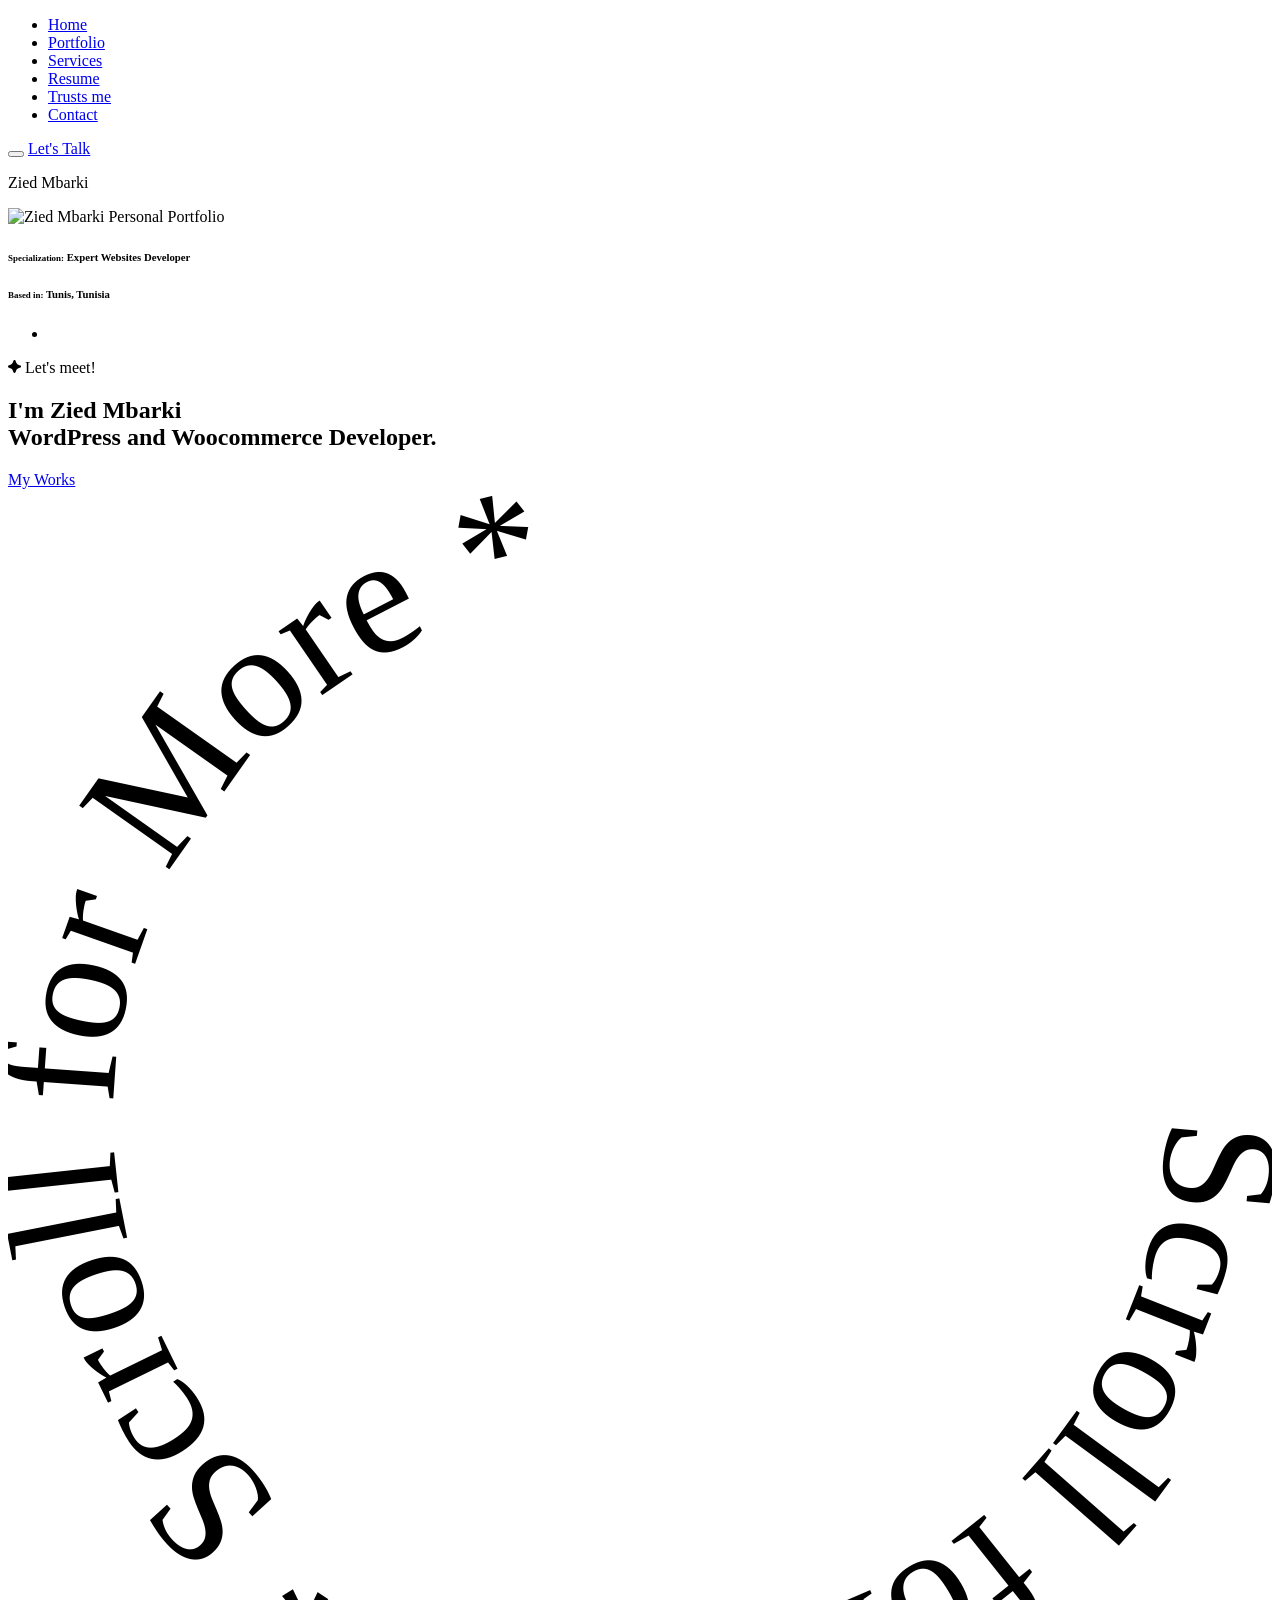
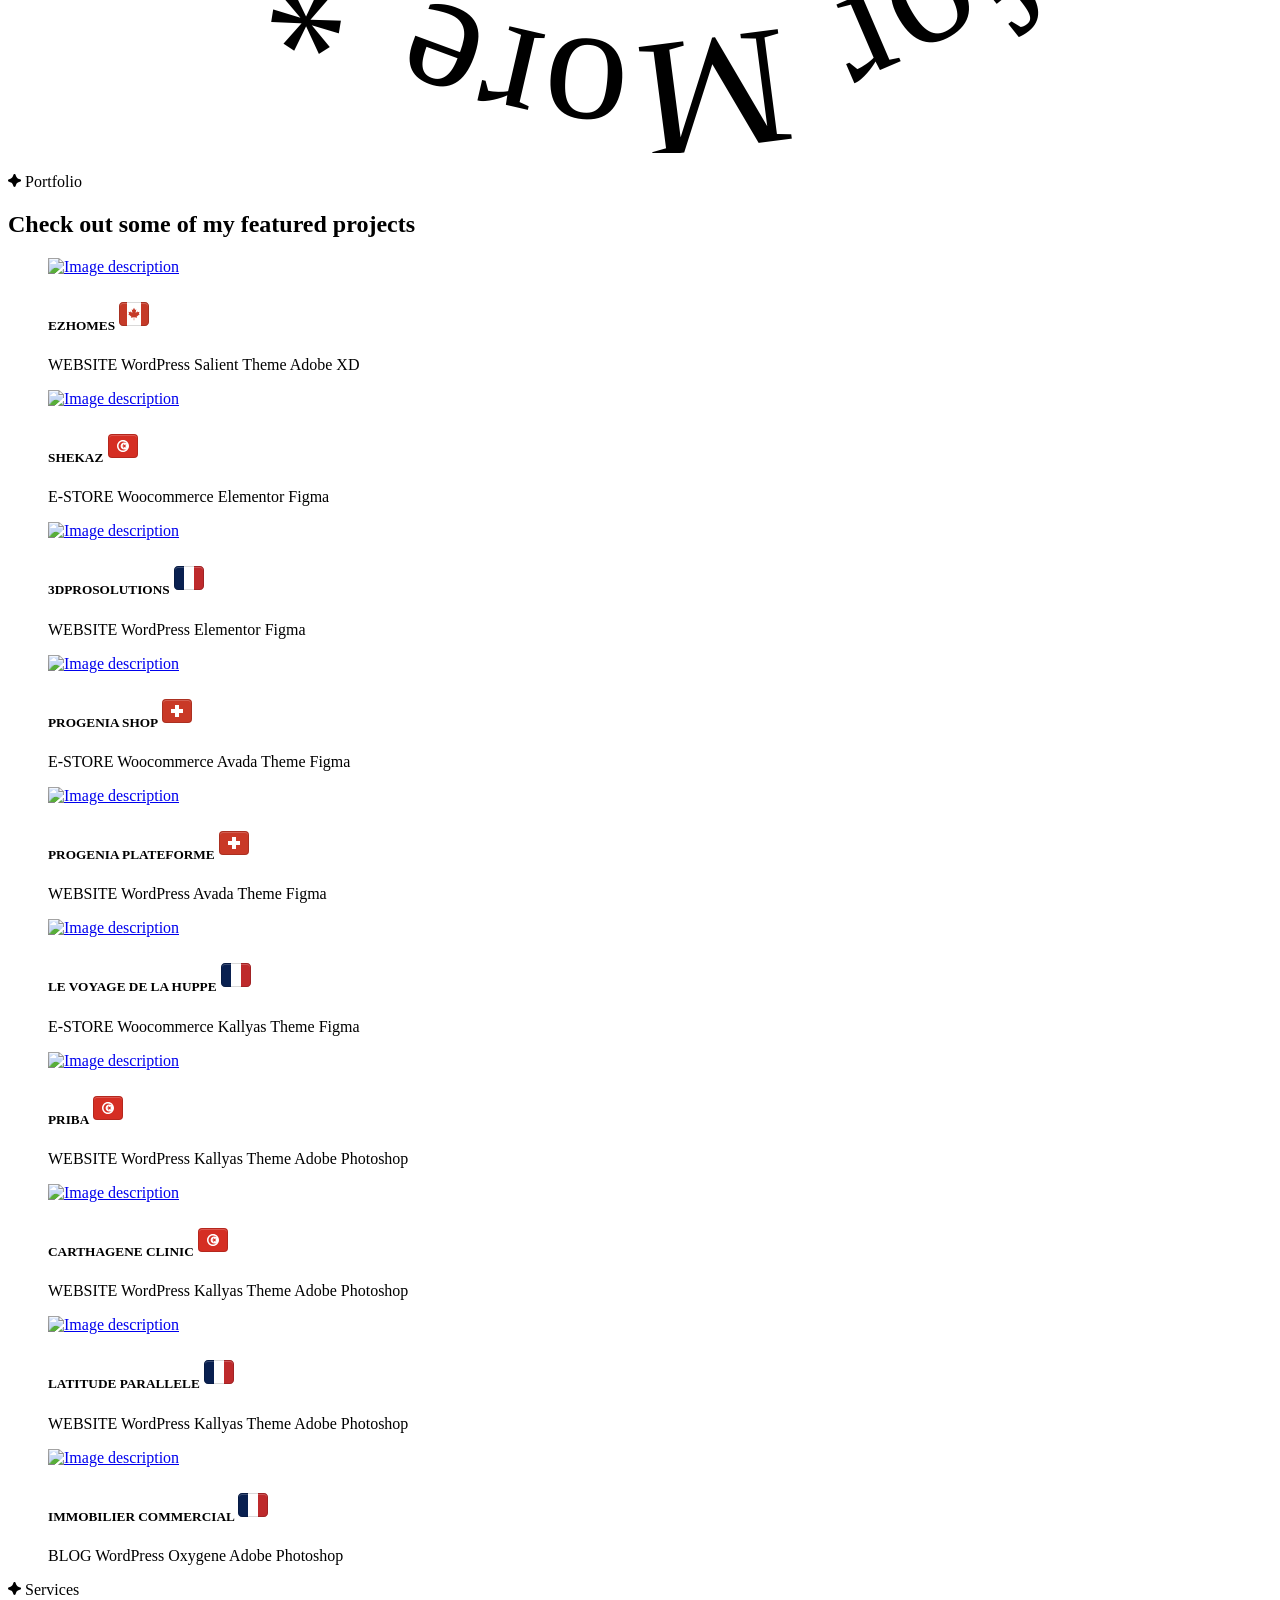
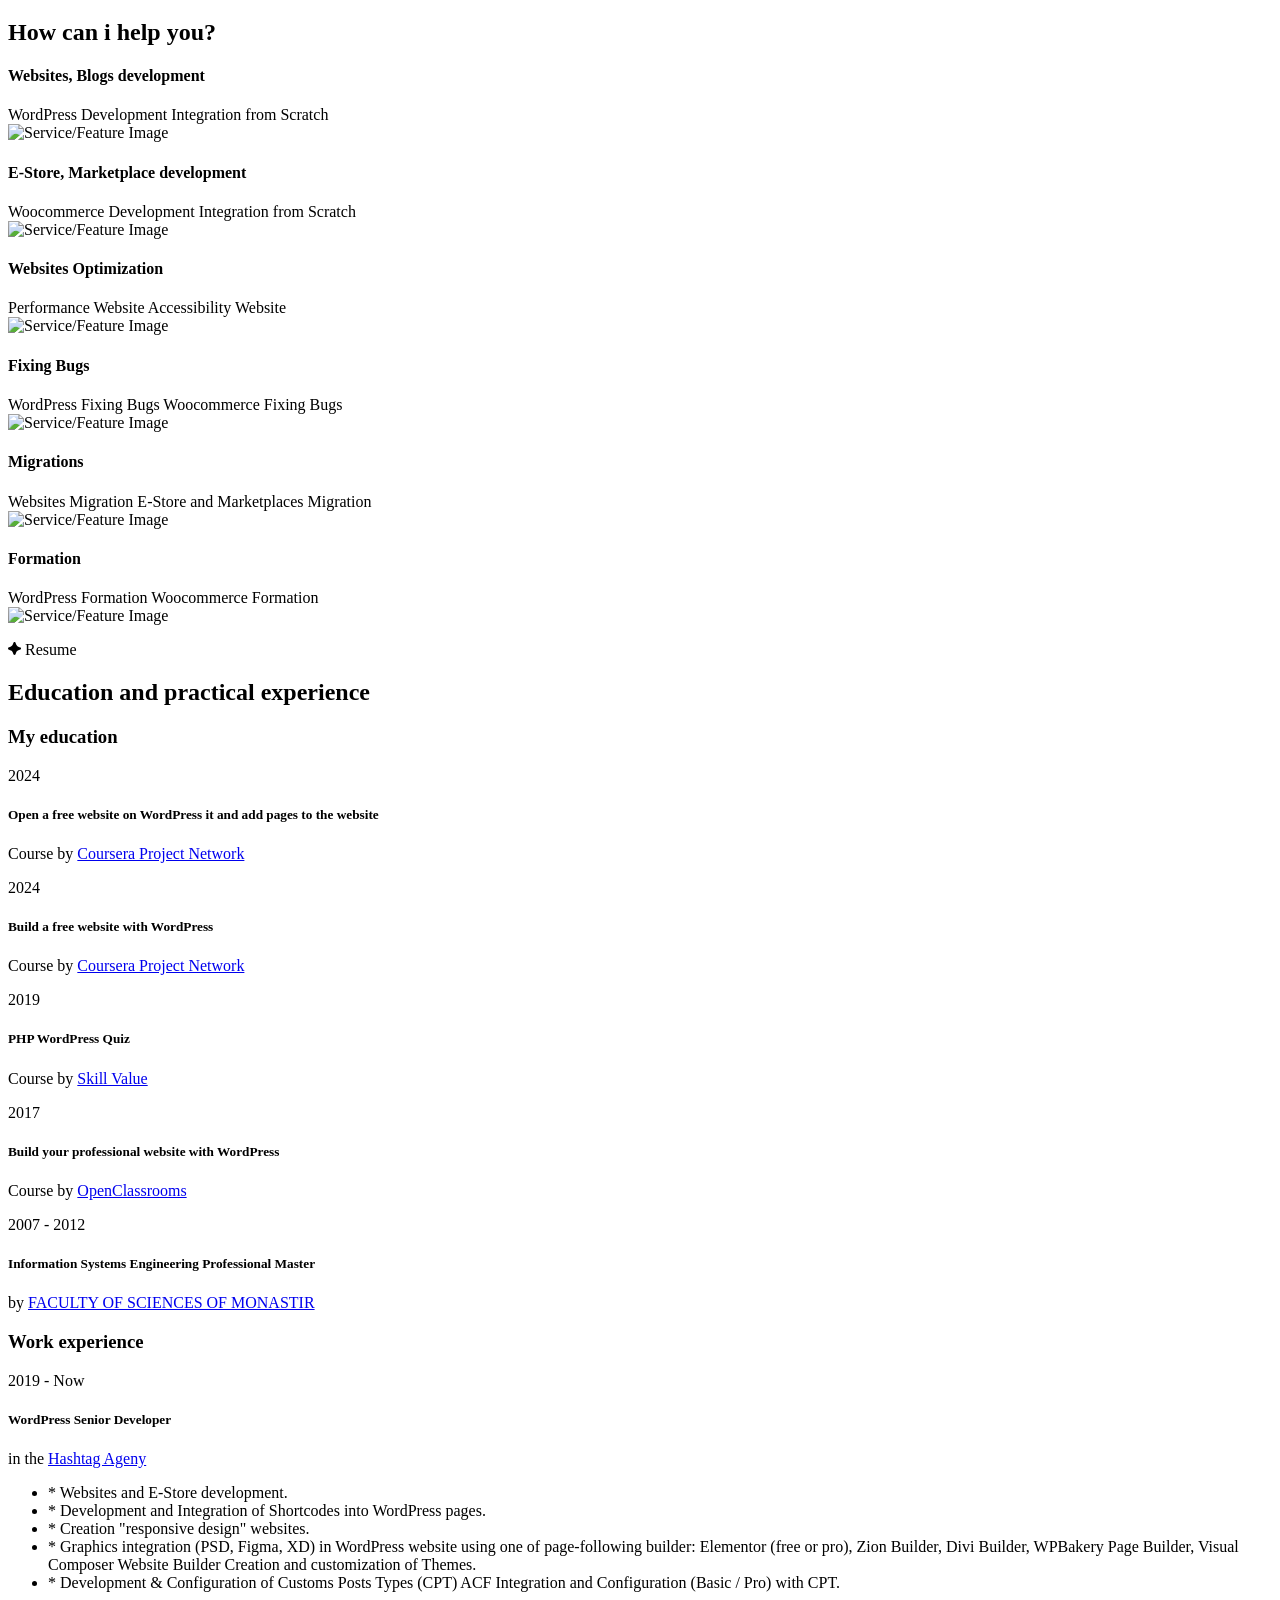
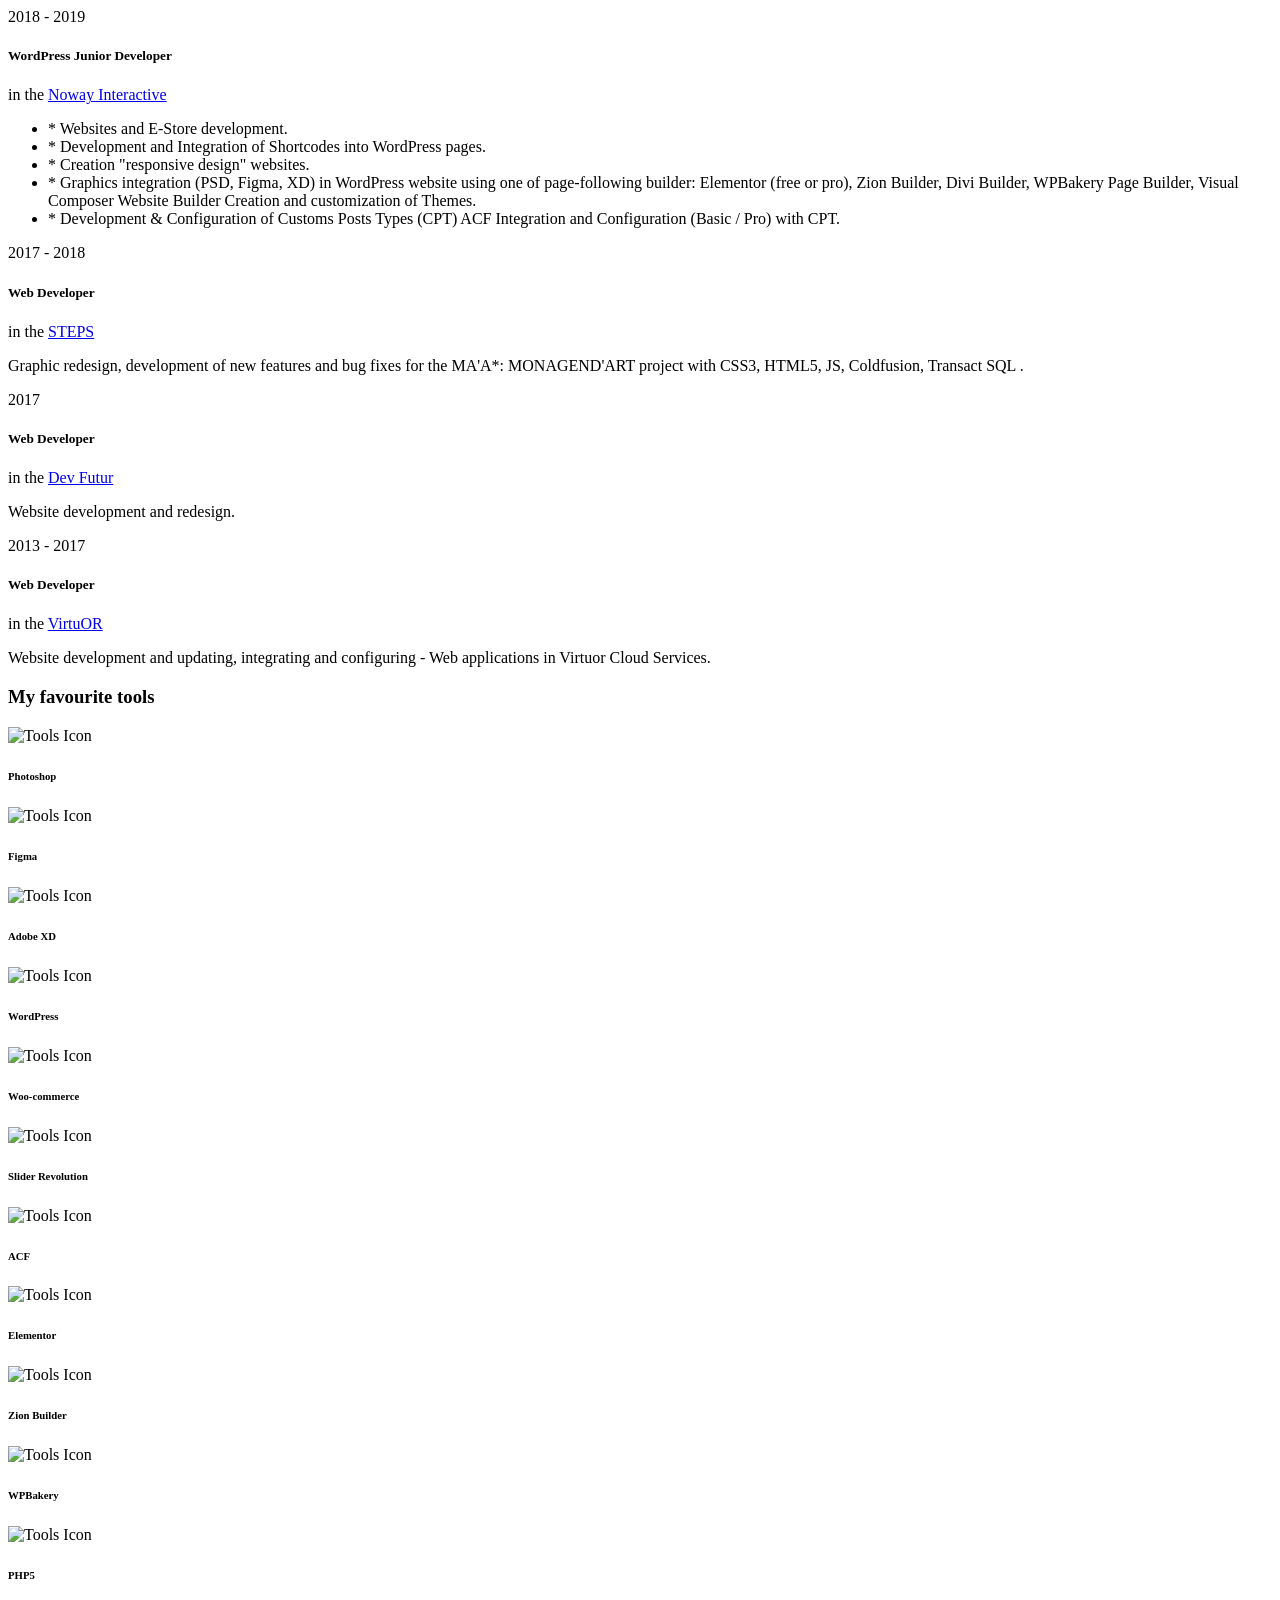
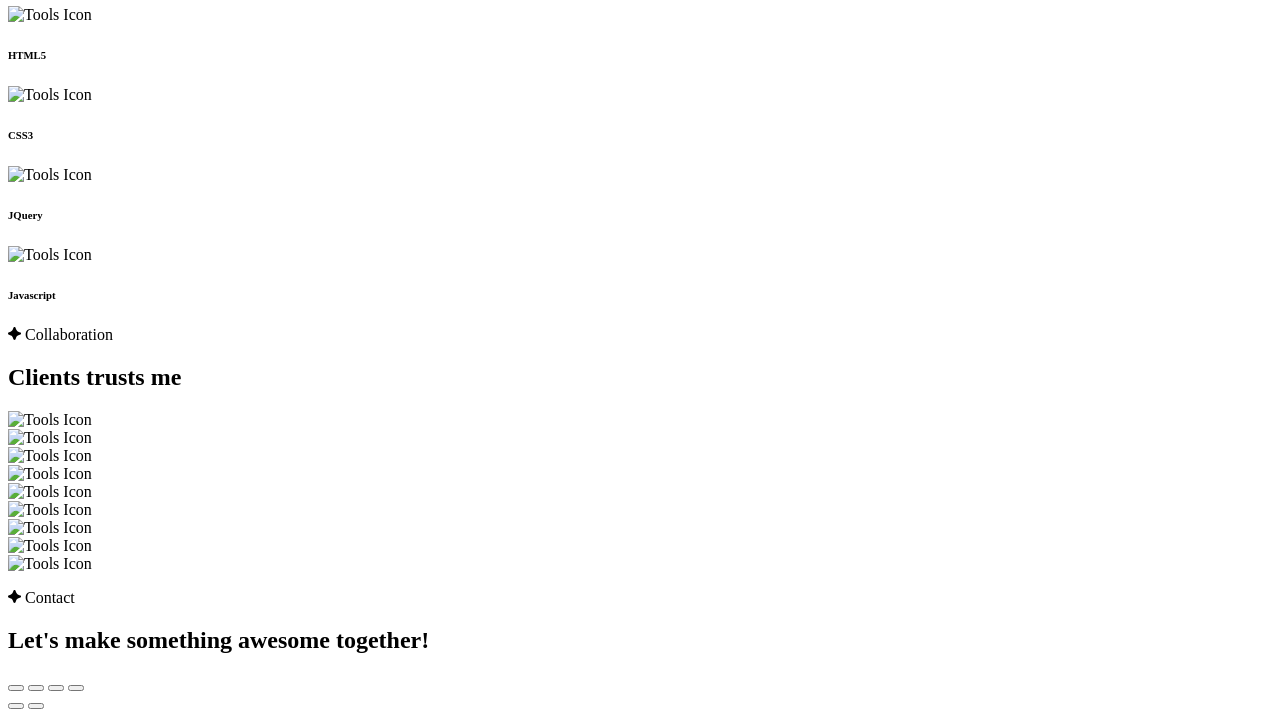
==== commit d17c647e: "Add files via upload" ====
--- a/index.html
+++ b/index.html
@@ -1,555 +1,1121 @@
-
-<!DOCTYPE html>
-<html lang="en-US">
-<head>
-	<meta http-equiv="Content-Type" content="text/html; charset=UTF-8">
-	<title>ZM - Personal Portfolio</title>
-	<meta name="description" content="ZM - Personal Portfolio">
-	<meta name="viewport" content="width=device-width, initial-scale=1, maximum-scale=1">
-	<!-- <link rel="shortcut icon" type="image/x-icon" href="https://via.placeholder.com/32x32"> -->
-	<!-- STYLESHEETS -->
-	<link rel="stylesheet" href="css/bootstrap.min.css" type="text/css" media="all">
-	<link rel="stylesheet" href="css/all.min.css" type="text/css" media="all">
-	<link rel="stylesheet" href="css/simple-line-icons.css" type="text/css" media="all">
-	<link rel="stylesheet" href="css/slick.css" type="text/css" media="all">
-	<link rel="stylesheet" href="css/jquery.mCustomScrollbar.min.css" type="text/css" media="all">
-	<link rel="stylesheet" href="css/style.css" type="text/css" media="all">
-	<!--[if lt IE 9]>
-      <script src="https://oss.maxcdn.com/html5shiv/3.7.2/html5shiv.min.js"></script>
-      <script src="https://oss.maxcdn.com/respond/1.4.2/respond.min.js"></script>
-    <![endif]-->
-<!-- Global site tag (gtag.js) - Google Analytics -->
-<script async src="https://www.googletagmanager.com/gtag/js?id=G-3CRKCT1YMX"></script>
-<script>
-  window.dataLayer = window.dataLayer || [];
-  function gtag(){dataLayer.push(arguments);}
-  gtag('js', new Date());
-  gtag('config', 'G-3CRKCT1YMX');
-</script>
-</head>
-<body>
-<!-- preloader -->
-<div id="preloader">
-	<div class="outer">
-		<div class="spinner">
-			<div class="dot1"></div>
-			<div class="dot2"></div>
-		</div>
-	</div>
-</div>
-<!-- site wrapper -->
-<div class="site-wrapper">
-	<!-- mobile header -->
-	<div class="mobile-header py-2 px-3 mt-4">
-		<button class="menu-icon mr-2">
-			<span></span>
-			<span></span>
-			<span></span>
-		</button>
-		<a href="index.html" class="logo"><img src="images/me-70.png" alt="Zied Mbarki" /></a>
-		<a href="index.html" class="site-title dot ml-2">Zied Mbarki</a>
-	</div>
-	<!-- header -->
-	<header class="left float-left shadow-dark" id="header">
-		<button type="button" class="close" aria-label="Close">
-			<span aria-hidden="true">&times;</span>
-		</button>
-		<div class="header-inner d-flex align-items-start flex-column">
-			<a href="index.html"><img src="images/me-70.png" alt="Zied Mbarki" /></a>
-			<a href="index.html" class="site-title dot mt-3">Zied Mbarki</a>
-			<span class="site-slogan">WordPress Developer</span>
-			<!-- navigation menu -->
-			<nav>
-				<ul class="vertical-menu scrollspy">
-					<li><a href="#home" class="active"><i class="icon-home"></i>Home</a></li>
-					<li><a href="#about"><i class="icon-user"></i>About</a></li>
-					<li><a href="#services"><i class="icon-bulb"></i>Services</a></li>
-					<li><a href="#resume"><i class="icon-graduation"></i>Experiences</a></li>
-					<li><a href="#works"><i class="icon-grid"></i>Works</a></li>
-					<li><a href="#contact"><i class="icon-phone"></i>Contact</a></li>
-				</ul>
-			</nav>	
-			<!-- footer -->
-			<div class="footer mt-auto">
-				<!--<a title='PRESTATAIRE ProgOnline' href='https://www.progonline.com/freelance-php-joomla-javascript-css-progonline-ziedmbarki25.html'>
-					<img alt="PRESTATAIRE ProgOnline" src='https://www.progonline.com/images/certif.php?nickname=ziedmbarki25' border='0'/>
-				</a>-->
-				<!-- copyright -->
-				<span class="copyright">© 2022 ZM Branding</span>
-			</div>
-		</div>
-	</header>
-	<!-- main content area -->
-	<main class="content float-right">
-		<!-- section hero -->
-		<section class="hero background parallax shadow-dark d-flex align-items-center" id="home" data-image-src="images/me90.png">
-			<div class="cta mx-auto mt-2">
-				<h1 class="mt-0 mb-4">I'm Zied Mbarki<span class="dot"></span></h1>
-                <p class="mb-4">"Ambition is the place we feel capable of moving towards. Pretension, however, is boasting of setting your sights at things out of your reach, which are not for you. Inside, we all know what we are capable of."</p>
-				<a href="#services" class="btn btn-default btn-lg mr-3"><i class="icon-grid"></i>View Portfolio</a>
-				<div class="spacer d-md-none d-lg-none d-sm-none" data-height="10"></div>
-				<a href="mailto:ziedmbarki25@gmail.com" class="btn btn-border-light btn-lg"><i class="icon-envelope"></i>Hire me</a>
-			</div>
-			<div class="overlay"></div>
-		</section>
-		<!-- section about -->
-		<section id="about" class="shadow-blue white-bg padding">
-			<h3 class="section-title">Who I Am?</h3>
-			<div class="spacer" data-height="80"></div>
-			<div class="row">
-				<div class="col-md-3">
-					<img src="images/me.jpg" alt="about" />
-				</div>
-				<div class="col-md-9">
-					<h2 class="mt-4 mt-md-0 mb-4">Hello,</h2>
-					<p class="mb-0">I'm Zied Mbarki from Tunisia, Tunisia. I have extensive experience building and customizing WordPress sites.</p>
-					<div class="row my-4">
-						<div class="col-md-6">
-							<p class="mb-2">Name: <span class="text-dark">Zied Mbarki</span></p>
-							<p class="mb-0">Phone: <span class="text-dark">+216 20 154 493</span></p>
-						</div>
-						<div class="col-md-6 mt-2 mt-md-0 mt-sm-2">
-							<p class="mb-2">Location: <span class="text-dark">Tunis, TN</span></p>
-							<p class="mb-0">Email: <span class="text-dark">ziedmbarki25@gmail.com</span></p>
-						</div>
-					</div>
-					<!-- <a href="#" class="btn btn-default mr-3"><i class="icon-cloud-download"></i>Download CV</a> -->
-					<a href="mailto:ziedmbarki25@gmail.com" class="btn btn-alt mt-2 mt-md-0 mt-xs-2"><i class="icon-envelope"></i>Hire me</a>
-				</div>
-			</div>
-		</section>
-		<!-- section skills -->
-		<section id="skills" class="shadow-blue white-bg padding">
-			<h3 class="section-title">My skills</h3>
-			<div class="spacer" data-height="80"></div>
-			<p class="mb-0"></p>
-			<div class="row mt-5">
-				<div class="col-md-6">
-					<!-- skill item -->
-					<div class="skill-item">
-						<div class="skill-info clearfix">
-							<h4 class="float-left mb-3 mt-0">WordPress</h4>
-							<span class="float-right">100%</span>
-						</div>
-						<div class="progress">
-							<div class="progress-bar" role="progressbar" aria-valuemin="0" aria-valuemax="100" aria-valuenow="100">
-							</div>
-						</div>
-						<div class="spacer" data-height="50"></div>
-					</div>
-				</div>
-				<div class="col-md-6">
-					<!-- skill item -->
-					<div class="skill-item">
-						<div class="skill-info clearfix">
-							<h4 class="float-left mb-3 mt-0">HTML & CSS</h4>
-							<span class="float-right">100%</span>
-						</div>
-						<div class="progress">
-							<div class="progress-bar" role="progressbar" aria-valuemin="0" aria-valuemax="100" aria-valuenow="100">
-							</div>
-						</div>
-						<div class="spacer" data-height="50"></div>
-					</div>
-				</div>
-				<div class="col-md-6">
-					<!-- skill item -->
-					<div class="skill-item">
-						<div class="skill-info clearfix">
-							<h4 class="float-left mb-3 mt-0">jQuery</h4>
-							<span class="float-right">90%</span>
-						</div>
-						<div class="progress">
-							<div class="progress-bar" role="progressbar" aria-valuemin="0" aria-valuemax="100" aria-valuenow="90">
-							</div>
-						</div>
-						<div class="spacer d-md-none d-lg-none" data-height="50"></div>
-					</div>
-				</div>
-				<div class="col-md-6">
-					<!-- skill item -->
-					<div class="skill-item">
-						<div class="skill-info clearfix">
-							<h4 class="float-left mb-3 mt-0">Woocommerce</h4>
-							<span class="float-right">95%</span>
-						</div>
-						<div class="progress">
-							<div class="progress-bar" role="progressbar" aria-valuemin="0" aria-valuemax="100" aria-valuenow="95">
-							</div>
-						</div>
-					</div>
-				</div>
-			</div>
-		</section>
-		<!-- section services -->
-		<section id="services" class="shadow-blue white-bg padding">
-			<h3 class="section-title">Services</h3>
-			<div class="spacer" data-height="80"></div>
-			<div class="row">
-				<div class="col-md-6 col-sm-6">
-					<!-- service item -->
-					<div class="service-item text-center">
-						<i class="icon-globe icon-simple"></i>
-						<h4 class="my-3">WORDPRESS</h4>
-						<p class="mb-0">Showcase, Blogs, Multisites...</p>
-					</div>
-					<div class="spacer" data-height="20"></div>
-				</div>
-				<div class="col-md-6 col-sm-6">
-					<!-- service item -->
-					<div class="service-item text-center">
-						<i class="icon-wallet icon-simple"></i>
-						<h4 class="my-3">Ecommerce</h4>
-						<p class="mb-0">Marketplaces...</p>
-					</div>
-					<div class="spacer d-md-none d-lg-none" data-height="20"></div>
-				</div>
-			</div>
-		</section>
-		<!-- section experience -->
-		<section id="resume" class="shadow-blue white-bg padding">
-			<h3 class="section-title">Experiences</h3>
-			<div class="spacer" data-height="80"></div>
-			<!-- timeline -->
-			<div class="timeline">
-				<div class="entry">
-					<div class="title">
-						<span>2019 - Present</span>
-					</div>
-					<div class="body">
-						<h4 class="mt-0">WordPress Developer</h4>
-						<p>Tunis, TN</p>
-					</div>
-				</div>
-				<div class="entry">
-					<div class="title">
-						<span>2012 - 2018</span>
-					</div>
-					<div class="body">
-						<h4 class="mt-0">Web Developer</h4>
-						<p>Tunis, TN</p>
-					</div>
-				</div>
-				<span class="timeline-line"></span>
-			</div>
-		</section>
-		<!-- section works -->
-		<section id="works" class="shadow-blue white-bg padding">
-			<h3 class="section-title">Some Portfolio Projects</h3>
-			<div class="spacer" data-height="80"></div>
-
-			<!-- portfolio filter (desktop) -->
-			<ul class="portfolio-filter list-inline">
-				<li class="current list-inline-item" data-filter="*">All Projects</li>
-				<li class="list-inline-item" data-filter=".showcase">Showcase</li>
-				<li class="list-inline-item" data-filter=".ecommerce">Ecommerce</li>
-				<li class="list-inline-item" data-filter=".blog">Blog</li>
-				<!-- <li class="list-inline-item" data-filter=".video">Video</li> -->
-			</ul>
-			<!-- portfolio filter (mobile) -->
-			<div class="pf-filter-wrapper mb-4">
-				<select class="portfolio-filter-mobile">
-					<option value="*">Everything</option>
-					<option value=".showcase">Showcase</option>
-					<option value=".ecommerce">Ecommerce</option>
-					<option value=".blog">Blog</option>
-					<!-- <option value=".branding">Branding</option> -->
-				</select>
-			</div>
-			<!-- portolio wrapper -->
-			<div class="row portfolio-wrapper">
-				<!-- portfolio item -->
-				<div class="col-md-4 col-sm-6 grid-item showcase">
-					<a href="https://blackinfluencersagency.com/" target="_blank">
-						<div class="portfolio-item">
-							<div class="details">
-								<h4 class="title">Black's Influencers Agency</h4>
-								<span class="term">WP, HTML Integration</span>
-							</div>
-							<!-- <span class="plus-icon">+</span> -->
-							<div class="thumb">
-								<img src="images/influencers.png" alt="Portfolio-title" />
-								<div class="mask"></div>
-							</div>
-						</div>
-					</a>
-				</div>
-				<!-- portfolio item -->
-				<div class="col-md-4 col-sm-6 grid-item blog">
-					<a href="https://immobiliercommercial.org/" target="_blank">
-						<div class="portfolio-item">
-							<div class="details">
-								<h4 class="title">Blog immobiliere</h4>
-								<span class="term">WP, HTML Integration</span>
-							</div>
-							<!-- <span class="plus-icon">+</span> -->
-							<div class="thumb">
-								<img src="images/blog.png" alt="Portfolio-title" />
-								<div class="mask"></div>
-							</div>
-						</div>
-					</a>
-				</div>
-				<!-- portfolio item -->
-				<div class="col-md-4 col-sm-6 grid-item creative showcase">
-					<a href="https://www.specialiste-nuisible.fr/" target="_blank">
-						<div class="portfolio-item">
-							<div class="details">
-								<h4 class="title">Specialiste Nuisible</h4>
-								<span class="term">WP, HTML Integration</span>
-							</div>
-							<!-- <span class="plus-icon">+</span> -->
-							<div class="thumb">
-								<img src="images/nuisible.png" alt="Portfolio-title" />
-								<div class="mask"></div>
-							</div>
-						</div>
-					</a>
-				</div>
-				<!-- portfolio item -->
-				<div class="col-md-4 col-sm-6 grid-item showcase">
-					<a href="https://latitudeparallele.com/" target="_blank">
-						<div class="portfolio-item">
-							<div class="details">
-								<h4 class="title">Latitude Parallele</h4>
-								<span class="term">WP, HTML Integration</span>
-							</div>
-							<!-- <span class="plus-icon">+</span> -->
-							<div class="thumb">
-								<img src="images/parallele.png" alt="Portfolio-title" />
-								<div class="mask"></div>
-							</div>
-						</div>
-					</a>
-				</div>
-				<!-- portfolio item -->
-				<div class="col-md-4 col-sm-6 grid-item showcase">
-						<a href="https://www.brasseriedulac.be/" target="_blank">
-						<div class="portfolio-item">
-							<div class="details">
-								<h4 class="title">Brasserie du Lac</h4>
-								<span class="term">WP, HTML Integration</span>
-							</div>
-							<!-- <span class="plus-icon">+</span> -->
-							<div class="thumb">
-								<img src="images/lac.png" alt="Portfolio-title" />
-								<div class="mask"></div>
-							</div>
-						</div>
-					</a>
-				</div>
-				<!-- portfolio item -->
-				<div class="col-md-4 col-sm-6 grid-item showcase">
-					<a href="https://www.mvo-chauffage.be/" target="_blank">
-						<div class="portfolio-item">
-							<div class="details">
-								<h4 class="title">VAN OOSTENRYCK</h4>
-								<span class="term">WP, HTML Integration</span>
-							</div>
-							<!-- <span class="plus-icon">+</span> -->
-							<div class="thumb">
-								<img src="images/mvo.png" alt="Portfolio-title" />
-								<div class="mask"></div>
-							</div>
-						</div>
-					</a>
-				</div>
-				<!-- portfolio item -->
-				<div class="col-md-4 col-sm-6 grid-item ecommerce">
-					<a href="https://ekhodesign.net/" target="_blank">
-						<div class="portfolio-item">
-							<div class="details">
-								<h4 class="title">Ekho Design</h4>
-								<span class="term">WP, Ecommerce, HTML Integration</span>
-							</div>
-							 <!-- <span class="plus-icon">+</span> -->
-							<div class="thumb">
-								<img src="images/design.png" alt="Portfolio-title" />
-								<div class="mask"></div>
-							</div>
-						</div>
-					</a>
-				</div>
-			</div>
-			<!-- more button -->
-			<!-- <div class="load-more text-center mt-4"> -->
-				<!-- <a href="javascript:" class="btn btn-default"><i class="fas fa-circle-notch"></i> Load more</a> -->
-				
-				<!-- <ul class="portfolio-pagination list-inline d-none"> -->
-					<!-- <li class="list-inline-item">1</li> -->
-					<!-- <li class="list-inline-item"><a href="works-2.html">2</a></li> -->
-				<!-- </ul> -->
-			<!-- </div> -->
-		</section>
-		<!-- section testimonials -->
-		<!--<section id="testimonials" class="shadow-blue white-bg padding">
-			<h3 class="section-title">Testimonials</h3>
-			<div class="spacer" data-height="97"></div>
-
-			<div class="row testimonials-wrapper">
-				
-				<div class="col-md-6">
-					
-					<div class="testimonial-item">
-						<span class="symbol"><i class="fas fa-quote-left"></i></span>
-						<p>I enjoy working with the theme and learn so much. You guys make the process fun and interesting. Good luck!</p>
-						<div class="testimonial-details">
-							<div class="thumb">
-								<img src="https://via.placeholder.com/40x40" alt="customer-name" />
-							</div>
-							<div class="info">
-								<h4>Helen Doe</h4>
-								<span>Themeforest customer</span>
-							</div>
-						</div>
-					</div>
-				</div>
-
-				<div class="col-md-6">
-					
-					<div class="testimonial-item">
-						<span class="symbol"><i class="fas fa-quote-left"></i></span>
-						<p>I enjoy working with the theme and learn so much. You guys make the process fun and interesting. Good luck!</p>
-						<div class="testimonial-details">
-							<div class="thumb">
-								<img src="https://via.placeholder.com/40x40" alt="customer-name" />
-							</div>
-							<div class="info">
-								<h4>Jane Doe</h4>
-								<span>Themeforest customer</span>
-							</div>
-						</div>
-					</div>
-				</div>
-
-				<div class="col-md-6">
-					
-					<div class="testimonial-item">
-						<span class="symbol"><i class="fas fa-quote-left"></i></span>
-						<p>I enjoy working with the theme and learn so much. You guys make the process fun and interesting. Good luck!</p>
-						<div class="testimonial-details">
-							<div class="thumb">
-								<img src="https://via.placeholder.com/40x40" alt="customer-name" />
-							</div>
-							<div class="info">
-								<h4>Helen Doe</h4>
-								<span>Themeforest customer</span>
-							</div>
-						</div>
-					</div>
-				</div>
-
-			</div>
-		</section>-->
-
-		<!-- section clients -->
-	<!--	<section id="clients" class="shadow-dark background-blue color-white padding-50">
-
-	
-			<h2 class="d-none">Clients</h2>
-
-			
-			<div class="clients-wrapper row">
-				
-				<div class="col-md-3">
-					
-					<div class="client-item">
-						<div class="inner">
-							<img src="https://via.placeholder.com/143x20" alt="client-name" />
-						</div>
-					</div>
-				</div>
-
-				<div class="col-md-3">
-				
-					<div class="client-item">
-						<div class="inner">
-							<img src="https://via.placeholder.com/143x20" alt="client-name" />
-						</div>
-					</div>
-				</div>
-
-				<div class="col-md-3">
-				
-					<div class="client-item">
-						<div class="inner">
-							<img src="https://via.placeholder.com/143x20" alt="client-name" />
-						</div>
-					</div>
-				</div>
-				
-				<div class="col-md-3">
-					
-					<div class="client-item">
-						<div class="inner">
-							<img src="https://via.placeholder.com/143x20" alt="client-name" />
-						</div>
-					</div>
-				</div>
-
-				<div class="col-md-3">
-					
-					<div class="client-item">
-						<div class="inner">
-							<img src="https://via.placeholder.com/143x20" alt="client-name" />
-						</div>
-					</div>
-				</div>
-
-			</div>
-
-		</section>-->
-		<!-- section contact -->
-		<section id="contact" class="shadow-blue white-bg padding">
-			<h3 class="section-title">Get in touch</h3>
-			<div class="spacer" data-height="80"></div>
-
-			<div class="row">
-				
-				<div class="col-md-12 mb-4 mb-md-0">
-					<!-- contact info -->
-					<div class="contact-info col-md-4 mb-5">
-						<i class="icon-phone"></i>
-						<div class="details">
-							<h5>Phone</h5>
-							<span>+216 20 154 493</span>
-						</div>
-					</div>
-					<div class="contact-info col-md-4 mb-5">
-						<i class="icon-envelope"></i>
-						<div class="details">
-							<h5>Email address</h5>
-							<span>ziedmbarki25@gmail.com</span>
-						</div>
-					</div>
-					<div class="contact-info col-md-4 mb-5">
-						<i class="icon-location-pin"></i>
-						<div class="details">
-							<h5>Location</h5>
-							<span>Tunis, Tunisia</span>
-						</div>
-					</div>
-				</div>
-			</div>
-		</section>		
-	</main>
-</div>
-<!-- Go to top button -->
-<a href="javascript:" id="return-to-top"><i class="fa fa-chevron-up"></i></a>
-<!-- SCRIPTS -->
-<script src="js/jquery-1.12.3.min.js"></script>
-<script src="js/jquery.easing.min.js"></script>
-<script src="js/popper.min.js"></script>
-<script src="js/bootstrap.min.js"></script>
-<script src="js/jquery.waypoints.min.js"></script>
-<script src="js/jquery.counterup.min.js"></script>
-<script src="js/jquery.mCustomScrollbar.concat.min.js"></script>
-<script src="js/isotope.pkgd.min.js"></script>
-<script src="js/infinite-scroll.min.js"></script>
-<script src="js/imagesloaded.pkgd.min.js"></script>
-<script src="js/slick.min.js"></script>
-<script src="js/contact.js"></script>
-<script src="js/validator.js"></script>
-<script src="js/custom.js"></script>
-</body>
-</html>
+<!DOCTYPE html>
+<html lang="en" dir="ltr">
+
+  <head>
+    <meta charset="UTF-8">
+
+    <!-- Page Title -->
+    <title>ZiedMbarki - Personal Portfolio</title>
+ 
+    <!-- Meta Tags -->
+    <meta name="description" content="Create your website and your E-store with an Expert WordPress Developer!">
+    <meta name="keywords" content="mix_design, portfolio, personal page, template, website, WordPress, Woocommerce, E-Store, Blog, one page, responsive, html5, css3, creative, clean">
+    <meta name="author" content="Zied Mbarki">
+
+    <!-- Viewport Meta-->
+    <meta http-equiv="X-UA-Compatible" content="IE=edge">
+    <meta name="viewport" content="width=device-width, initial-scale=1, maximum-scale=1">
+ <!-- Facebook Metadata Start -->
+    <meta property="og:image:height" content="1200">
+    <meta property="og:image:width" content="1200">
+    <meta property="og:title" content="ZiedMbarki - Personal Portfolio">
+    <meta property="og:description" content="Create your website and your E-store with an Expert WordPress Developer!">
+    <!-- Facebook Metadata End -->
+
+    <!-- Template Styles Start -->
+    <link rel="stylesheet" href="css/loaders/loader.css">
+    <link rel="stylesheet" type="text/css" href="css/plugins.css">
+    <link rel="stylesheet" type="text/css" href="css/main.css">
+    <!-- Template Styles End -->
+
+    <!-- Custom Browser Color Start -->
+    <meta name="theme-color" media="(prefers-color-scheme: light)" content="#dcdce7">
+    <meta name="theme-color" media="(prefers-color-scheme: dark)" content="#111111">
+    <meta name="msapplication-navbutton-color" content="#111111">
+    <meta name="apple-mobile-web-app-capable" content="yes">
+    <meta name="apple-mobile-web-app-status-bar-style" content="black-translucent">
+    <!-- Custom Browser Color End -->
+	<!-- Google tag (gtag.js) -->
+	<script async src="https://www.googletagmanager.com/gtag/js?id=G-VZSWBQQQBR"></script>
+	<script>
+	  window.dataLayer = window.dataLayer || [];
+	  function gtag(){dataLayer.push(arguments);}
+	  gtag('js', new Date());
+
+	  gtag('config', 'G-VZSWBQQQBR');
+	</script>
+  </head>
+
+  <body>
+
+    <!-- Loader Start -->
+    <div id="loader" class="loader">
+      <div id="loaderContent" class="loader__content">
+        <div class="loader__shadow"></div>
+        <div class="loader__box"></div>
+      </div>
+    </div>
+    <!-- Loader End -->
+
+    <!-- Header Start -->
+    <header id="header" class="header d-flex justify-content-between">
+
+      <!-- Navigation Menu Start -->
+      <div class="header__navigation">
+        <nav id="menu" class="menu">
+          <ul class="menu__list d-flex justify-content-start">
+            <li class="menu__item">
+              <a class="menu__link btn" href="#home">
+                <span class="menu__caption">Home</span>
+                <i class="ph-bold ph-house-simple"></i>
+              </a>
+            </li>
+            <li class="menu__item">
+              <a class="menu__link btn" href="#portfolio">
+                <span class="menu__caption">Portfolio</span>
+                <i class="ph-bold ph-squares-four"></i>
+              </a>
+            </li>
+			<li class="menu__item">
+              <a class="menu__link btn" href="#services">
+                <span class="menu__caption">Services</span>
+                <i class="ph-bold ph-strategy"></i>
+              </a>
+            </li>
+            <li class="menu__item">
+              <a class="menu__link btn" href="#resume">
+                <span class="menu__caption">Resume</span>
+                <i class="ph-bold ph-user"></i>
+              </a>
+            </li>
+			 <li class="menu__item">
+              <a class="menu__link btn" href="#collaboration">
+                <span class="menu__caption">Trusts me</span>
+                <i class="ph-bold ph-target"></i>
+              </a>
+            </li>
+			
+            <li class="menu__item">
+              <a class="menu__link btn" href="#contact">
+                <span class="menu__caption">Contact</span>
+                <i class="ph-bold ph-envelope"></i>
+              </a>
+            </li>
+          </ul>
+        </nav>
+      </div>
+      <!-- Navigation Menu End -->
+
+      <!-- Header Controls Start -->
+      <div class="header__controls d-flex justify-content-end">
+        <button id="color-switcher" class="color-switcher header__switcher btn" type="button" role="switch" aria-label="light/dark mode" aria-checked="true"></button>
+        <a id="notify-trigger" class="header__trigger btn" href="mailto:ziedmbarki30@gmail.com?subject=Collaboration-Request">
+          <span class="trigger__caption">Let's Talk</span>
+          <i class="ph-bold ph-chat-dots"></i>
+        </a>
+      </div>
+      <!-- Header Controls End -->
+
+    </header>
+    <!-- Header End -->
+
+    <!-- Avatar Side Block Start -->
+    <div id="avatar" class="avatar">
+      <div class="avatar__container d-flex flex-column justify-content-lg-between">
+        <!-- image and logo -->
+        <div class="avatar__block">
+          <div class="avatar__logo d-flex align-items-center">
+            <div class="logo__caption">
+              <p>Zied Mbarki</p>
+            </div>
+          </div>
+          <div class="avatar__image">
+            <img src="img/avatars/zied-mbarki-portrait.webp" alt="Zied Mbarki Personal Portfolio">
+          </div>
+        </div>
+        <!-- data caption #1 -->
+        <div class="avatar__block">
+          <h6>
+            <small class="top">Specialization:</small>
+            Expert Websites Developer
+          </h6>
+        </div>
+        <!-- data caption #2 -->
+        <div class="avatar__block">
+          <h6>
+            <small class="top">Based in:</small>
+            Tunis, Tunisia
+          </h6>
+        </div>
+        <!-- socials and CTA button -->
+        <div class="avatar__block">
+          <div class="avatar__socials">
+            <ul class="socials-square d-flex justify-content-between">
+              <li class="socials-square__item">
+                <a class="socials-square__link btn" href="https://www.linkedin.com/in/ziedmbarki30/" target="_blank"><i class="ph-bold ph-linkedin-logo"></i></a>
+              </li>
+            </ul>
+          </div>
+        </div>
+      </div>
+    </div>
+    <!-- Avatar Side Block End -->
+
+    <!-- Page Content Start -->
+    <div id="content" class="content">
+      <div class="content__wrapper">
+
+        <!-- Intro Section Start -->
+        <section id="home" class="main intro">
+
+          <!-- Headline Start -->
+          <div id="headline" class="headline d-flex align-items-start flex-column" data-speed="1">
+            <p class="headline__subtitle animate-headline">
+              <svg xmlns="http://www.w3.org/2000/svg" x="0px" y="0px" width="13px" height="13px" viewBox="0 0 13 13" fill="currentColor">
+                <path fill="currentColor" d="M5.6,12.6c-0.5-0.8-0.7-2.4-1.7-3.5c-1-1-2.7-1.2-3.5-1.7C-0.1,7-0.1,6,0.4,5.6c0.8-0.5,2.3-0.6,3.5-1.8
+                  C5,2.8,5.1,1.2,5.6,0.4C6-0.1,7-0.1,7.4,0.4c0.5,0.8,0.7,2.4,1.8,3.5c1.2,1.2,2.6,1.2,3.5,1.7c0.6,0.4,0.6,1.4,0,1.7
+                  C11.8,7.9,10.2,8,9.1,9.1c-1,1-1.2,2.7-1.7,3.5C7,13.1,6,13.1,5.6,12.6z"/>
+              </svg>
+              <span>Let's meet!</span>
+            </p>
+            <h1 class="headline__title animate-headline">I'm Zied Mbarki<br>WordPress and Woocommerce Developer.</h1>
+            <div class="headline__btnholder d-flex flex-column flex-sm-row">
+              <a class="btn mobile-vertical btn-default btn-hover btn-hover-accent-mobile animate-headline" href="#portfolio">
+                <span class="btn-caption">My Works</span>
+                <i class="ph-bold ph-squares-four"></i>
+              </a>
+            </div>
+          </div>
+          <!-- Headline End -->
+
+          <!-- Scroll Button Start -->
+          <div class="rotating-btn">
+            <a href="#portfolio" class="rotating-btn__link slide-down">
+              <!-- SVG rotating text -->
+              <svg version="1.1" xmlns="http://www.w3.org/2000/svg" xmlns:xlink="http://www.w3.org/1999/xlink" x="0px" y="0px"
+                viewBox="0 0 120 120" style="enable-background:new 0 0 120 120;" xml:space="preserve" 
+                class="animate-rotation" data-value="360">
+                <defs>
+                  <path id="textPath" d="M110,59.5c0,27.6-22.4,50-50,50s-50-22.4-50-50s22.4-50,50-50S110,31.9,110,59.5z"/>
+                </defs>
+                <g>
+                  <use xlink:href="#textPath" fill="none"></use>
+                  <text>
+                    <!-- button text here!!! -->
+                    <textPath xlink:href="#textPath">Scroll for More * Scroll for More * </textPath>
+                  </text>
+                </g>
+              </svg>
+              <!-- arrow icon -->
+              <i class="ph-bold ph-arrow-down"></i>
+            </a>
+          </div>
+          <!-- Scroll Button End -->
+
+        </section>
+        <!-- Intro Section End -->
+
+        <!-- Portfolio Section Start -->
+        <section id="portfolio" class="inner inner-first portfolio">
+
+          <!-- Content Block - H2 Section Title Start -->
+          <div class="content__block section-grid-title">
+            <p class="h2__subtitle animate-in-up">
+              <svg xmlns="http://www.w3.org/2000/svg" x="0px" y="0px" width="13px" height="13px" viewBox="0 0 13 13" fill="currentColor">
+                <path fill="currentColor" d="M5.6,12.6c-0.5-0.8-0.7-2.4-1.7-3.5c-1-1-2.7-1.2-3.5-1.7C-0.1,7-0.1,6,0.4,5.6c0.8-0.5,2.3-0.6,3.5-1.8
+                  C5,2.8,5.1,1.2,5.6,0.4C6-0.1,7-0.1,7.4,0.4c0.5,0.8,0.7,2.4,1.8,3.5c1.2,1.2,2.6,1.2,3.5,1.7c0.6,0.4,0.6,1.4,0,1.7
+                  C11.8,7.9,10.2,8,9.1,9.1c-1,1-1.2,2.7-1.7,3.5C7,13.1,6,13.1,5.6,12.6z"/>
+              </svg>
+              <span>Portfolio</span>
+            </p>
+            <h2 class="h2__title animate-in-up">Check out some of my featured projects</h2>
+          </div>
+          <!-- Content Block - H2 Section Title End -->
+
+          <!-- Content Block - Works Gallery Start -->
+          <div class="content__block grid-block">
+            <div class="container-fluid px-0 inner__gallery">
+              <div class="row gx-0 my-gallery" itemscope itemtype="http://schema.org/ImageGallery">
+    
+                <!-- Works Gallery Single Item Start -->
+                <figure class="col-12 col-md-6 gallery__item grid-item animate-card-2" itemprop="associatedMedia" itemscope itemtype="http://schema.org/ImageObject">
+                  <a href="img/works/ezhomes_1400.webp" data-image="img/works/ezhomes-thumbnail.webp" class="gallery__link" itemprop="contentUrl" data-size="1400x1400">
+                    <img src="img/works/ezhomes-thumbnail.webp" class="gallery__image" itemprop="thumbnail" alt="Image description">
+                  </a>
+                  <figcaption class="gallery__descr" itemprop="caption description">
+                    <h5>EZHOMES <svg xmlns="http://www.w3.org/2000/svg" width="32" height="32" viewBox="0 0 32 32"><path fill="#fff" d="M8 4H24V28H8z"></path><path d="M5,4h4V28H5c-2.208,0-4-1.792-4-4V8c0-2.208,1.792-4,4-4Z" fill="#c53a28"></path><path d="M27,4h4V28h-4c-2.208,0-4-1.792-4-4V8c0-2.208,1.792-4,4-4Z" transform="rotate(180 27 16)" fill="#c53a28"></path><path d="M27,4H5c-2.209,0-4,1.791-4,4V24c0,2.209,1.791,4,4,4H27c2.209,0,4-1.791,4-4V8c0-2.209-1.791-4-4-4Zm3,20c0,1.654-1.346,3-3,3H5c-1.654,0-3-1.346-3-3V8c0-1.654,1.346-3,3-3H27c1.654,0,3,1.346,3,3V24Z" opacity=".15"></path><path d="M16.275,22.167l-.138-2.641c-.007-.16,.117-.296,.277-.304,.021,0,.042,0,.063,.004l2.629,.462-.355-.979c-.03-.08-.005-.17,.061-.223l2.88-2.332-.649-.303c-.091-.043-.135-.146-.104-.242l.569-1.751-1.659,.352c-.093,.019-.186-.029-.223-.116l-.321-.756-1.295,1.389c-.076,.08-.201,.083-.281,.007-.049-.047-.071-.115-.058-.182l.624-3.22-1.001,.578c-.095,.056-.217,.024-.272-.071-.002-.004-.004-.008-.006-.012l-1.016-1.995-1.016,1.995c-.049,.098-.169,.138-.267,.089-.004-.002-.008-.004-.012-.006l-1.001-.578,.624,3.22c.021,.108-.05,.212-.158,.233-.067,.013-.135-.009-.182-.058l-1.295-1.389-.321,.756c-.037,.087-.131,.136-.223,.116l-1.659-.352,.569,1.751c.031,.095-.013,.199-.104,.242l-.649,.303,2.88,2.332c.066,.054,.091,.144,.061,.223l-.355,.979,2.629-.462c.158-.027,.309,.079,.336,.237,.004,.021,.005,.042,.004,.063l-.138,2.641h.551Z" fill="#c53a28"></path><path d="M27,5H5c-1.657,0-3,1.343-3,3v1c0-1.657,1.343-3,3-3H27c1.657,0,3,1.343,3,3v-1c0-1.657-1.343-3-3-3Z" fill="#fff" opacity=".2"></path></svg></h5>
+                    <div class="card__tags d-flex flex-wrap">
+					 <span class="rounded-tag opposite">WEBSITE</span>
+                      <span class="rounded-tag">WordPress</span>
+                      <span class="rounded-tag">Salient Theme</span>
+					  <span class="rounded-tag">Adobe XD</span>
+					 </div>
+                    
+                  </figcaption>
+                </figure>
+                <!-- Works Gallery Single Item End -->
+				<!-- Works Gallery Single Item Start -->
+                <figure class="col-12 col-md-6 gallery__item grid-item animate-card-2" itemprop="associatedMedia" itemscope itemtype="http://schema.org/ImageObject">
+                  <a href="img/works/shekaz-1400.webp" data-image="img/works/shekaz-800.webp" class="gallery__link" itemprop="contentUrl" data-size="1400x1400">
+                    <img src="img/works/shekaz-800.webp" class="gallery__image" itemprop="thumbnail" alt="Image description">
+                  </a>
+                  <figcaption class="gallery__descr opposite" itemprop="caption description">
+                    <h5 class="opposite">SHEKAZ <svg xmlns="http://www.w3.org/2000/svg" width="32" height="32" viewBox="0 0 32 32"><rect x="1" y="4" width="30" height="24" rx="4" ry="4" fill="#d52e23"></rect><path d="M27,4H5c-2.209,0-4,1.791-4,4V24c0,2.209,1.791,4,4,4H27c2.209,0,4-1.791,4-4V8c0-2.209-1.791-4-4-4Zm3,20c0,1.654-1.346,3-3,3H5c-1.654,0-3-1.346-3-3V8c0-1.654,1.346-3,3-3H27c1.654,0,3,1.346,3,3V24Z" opacity=".15"></path><path d="M27,5H5c-1.657,0-3,1.343-3,3v1c0-1.657,1.343-3,3-3H27c1.657,0,3,1.343,3,3v-1c0-1.657-1.343-3-3-3Z" fill="#fff" opacity=".2"></path><path d="M16,10c-3.314,0-6,2.686-6,6s2.686,6,6,6,6-2.686,6-6-2.686-6-6-6Zm3.384,7.587l-1.865-.606-1.153,1.587v-1.962l-1.866-.606,1.866-.606v-1.962l1.153,1.587,1.865-.606-1.153,1.587,1.153,1.587Zm-2.184-5.187c-1.988,0-3.6,1.612-3.6,3.6s1.612,3.6,3.6,3.6c.941,0,1.797-.361,2.438-.951-.818,1.122-2.143,1.851-3.638,1.851-2.485,0-4.5-2.015-4.5-4.5s2.015-4.5,4.5-4.5c1.495,0,2.82,.729,3.638,1.851-.641-.591-1.497-.951-2.438-.951Z" fill="#fff"></path></svg></h5>
+                    <div class="card__tags d-flex flex-wrap">
+					 <span class="rounded-tag opposite">E-STORE</span>
+                      <span class="rounded-tag">Woocommerce</span>
+					   <span class="rounded-tag">Elementor</span>
+					   <span class="rounded-tag">Figma</span>
+                    </div>
+                   
+                  </figcaption>
+                </figure>
+                <!-- Works Gallery Single Item End -->
+				<!-- Works Gallery Single Item Start -->
+                <figure class="col-12 col-md-6 gallery__item grid-item animate-card-2" itemprop="associatedMedia" itemscope itemtype="http://schema.org/ImageObject">
+                  <a href="img/works/3dprosolutions-1400.webp" data-image="img/works/3dprosolutions-800.webp" class="gallery__link" itemprop="contentUrl" data-size="1400x1400">
+                    <img src="img/works/3dprosolutions-800.webp" class="gallery__image" itemprop="thumbnail" alt="Image description">
+                  </a>
+                  <figcaption class="gallery__descr opposite" itemprop="caption description">
+                    <h5 class="opposite">3DPROSOLUTIONS <svg xmlns="http://www.w3.org/2000/svg" width="32" height="32" viewBox="0 0 32 32"><path fill="#fff" d="M10 4H22V28H10z"></path><path d="M5,4h6V28H5c-2.208,0-4-1.792-4-4V8c0-2.208,1.792-4,4-4Z" fill="#092050"></path><path d="M25,4h6V28h-6c-2.208,0-4-1.792-4-4V8c0-2.208,1.792-4,4-4Z" transform="rotate(180 26 16)" fill="#be2a2c"></path><path d="M27,4H5c-2.209,0-4,1.791-4,4V24c0,2.209,1.791,4,4,4H27c2.209,0,4-1.791,4-4V8c0-2.209-1.791-4-4-4Zm3,20c0,1.654-1.346,3-3,3H5c-1.654,0-3-1.346-3-3V8c0-1.654,1.346-3,3-3H27c1.654,0,3,1.346,3,3V24Z" opacity=".15"></path><path d="M27,5H5c-1.657,0-3,1.343-3,3v1c0-1.657,1.343-3,3-3H27c1.657,0,3,1.343,3,3v-1c0-1.657-1.343-3-3-3Z" fill="#fff" opacity=".2"></path></svg></h5>
+                    <div class="card__tags d-flex flex-wrap">
+					<span class="rounded-tag opposite">WEBSITE</span>
+					 <span class="rounded-tag">WordPress</span>
+					   <span class="rounded-tag">Elementor</span>
+					   <span class="rounded-tag">Figma</span>
+                    </div>
+                   
+                  </figcaption>
+                </figure>
+                <!-- Works Gallery Single Item End -->
+                <!-- Works Gallery Single Item Start -->
+                <figure class="col-12 col-md-6 gallery__item grid-item animate-card-2" itemprop="associatedMedia" itemscope itemtype="http://schema.org/ImageObject">
+                  <a href="img/works/shop-1400.webp" data-image="img/works/shop-800.webp" class="gallery__link" itemprop="contentUrl" data-size="1400x1400">
+                    <img src="img/works/shop-800.webp" class="gallery__image" itemprop="thumbnail" alt="Image description">
+                  </a>
+                  <figcaption class="gallery__descr opposite" itemprop="caption description">
+                    <h5 class="opposite">PROGENIA SHOP <svg xmlns="http://www.w3.org/2000/svg" width="32" height="32" viewBox="0 0 32 32"><rect x="1" y="4" width="30" height="24" rx="4" ry="4" fill="#c93927"></rect><path d="M27,4H5c-2.209,0-4,1.791-4,4V24c0,2.209,1.791,4,4,4H27c2.209,0,4-1.791,4-4V8c0-2.209-1.791-4-4-4Zm3,20c0,1.654-1.346,3-3,3H5c-1.654,0-3-1.346-3-3V8c0-1.654,1.346-3,3-3H27c1.654,0,3,1.346,3,3V24Z" opacity=".15"></path><path d="M27,5H5c-1.657,0-3,1.343-3,3v1c0-1.657,1.343-3,3-3H27c1.657,0,3,1.343,3,3v-1c0-1.657-1.343-3-3-3Z" fill="#fff" opacity=".2"></path><path fill="#fff" d="M14 10H18V22H14z"></path><path transform="rotate(90 16 16)" fill="#fff" d="M14 10H18V22H14z"></path></svg></h5>
+                    <div class="card__tags d-flex flex-wrap">
+					 <span class="rounded-tag opposite">E-STORE</span>
+                      <span class="rounded-tag">Woocommerce</span>
+                      <span class="rounded-tag">Avada Theme</span>
+					   <span class="rounded-tag">Figma</span>
+					   	 
+                    </div>
+                   
+                  </figcaption>
+                </figure>
+                <!-- Works Gallery Single Item End -->
+				 <!-- Works Gallery Single Item Start -->
+                <figure class="col-12 col-md-6 gallery__item grid-item animate-card-2" itemprop="associatedMedia" itemscope itemtype="http://schema.org/ImageObject">
+                  <a href="img/works/progenia-plateforme.webp" data-image="img/works/progenia-plateforme-800.webp" class="gallery__link" itemprop="contentUrl" data-size="1400x1400">
+                    <img src="img/works/progenia-plateforme-800.webp" class="gallery__image" itemprop="thumbnail" alt="Image description">
+                  </a>
+                  <figcaption class="gallery__descr opposite" itemprop="caption description">
+                    <h5 class="opposite">PROGENIA PLATEFORME <svg xmlns="http://www.w3.org/2000/svg" width="32" height="32" viewBox="0 0 32 32"><rect x="1" y="4" width="30" height="24" rx="4" ry="4" fill="#c93927"></rect><path d="M27,4H5c-2.209,0-4,1.791-4,4V24c0,2.209,1.791,4,4,4H27c2.209,0,4-1.791,4-4V8c0-2.209-1.791-4-4-4Zm3,20c0,1.654-1.346,3-3,3H5c-1.654,0-3-1.346-3-3V8c0-1.654,1.346-3,3-3H27c1.654,0,3,1.346,3,3V24Z" opacity=".15"></path><path d="M27,5H5c-1.657,0-3,1.343-3,3v1c0-1.657,1.343-3,3-3H27c1.657,0,3,1.343,3,3v-1c0-1.657-1.343-3-3-3Z" fill="#fff" opacity=".2"></path><path fill="#fff" d="M14 10H18V22H14z"></path><path transform="rotate(90 16 16)" fill="#fff" d="M14 10H18V22H14z"></path></svg></h5>
+                    <div class="card__tags d-flex flex-wrap">
+					  <span class="rounded-tag opposite">WEBSITE</span>
+                      <span class="rounded-tag">WordPress</span>
+                      <span class="rounded-tag">Avada Theme</span>
+					   <span class="rounded-tag">Figma</span>
+                    </div>
+                   
+                  </figcaption>
+                </figure>
+                <!-- Works Gallery Single Item End -->
+               <!-- Works Gallery Single Item Start -->
+                <figure class="col-12 col-md-6 gallery__item grid-item animate-card-2" itemprop="associatedMedia" itemscope itemtype="http://schema.org/ImageObject">
+                  <a href="img/works/huppe-1400.webp" data-image="img/works/huppe-800.webp" class="gallery__link" itemprop="contentUrl" data-size="1400x1400">
+                    <img src="img/works/huppe-800.webp" class="gallery__image" itemprop="thumbnail" alt="Image description">
+                  </a>
+                  <figcaption class="gallery__descr opposite" itemprop="caption description">
+                    <h5 class="opposite">LE VOYAGE DE LA HUPPE <svg xmlns="http://www.w3.org/2000/svg" width="32" height="32" viewBox="0 0 32 32"><path fill="#fff" d="M10 4H22V28H10z"></path><path d="M5,4h6V28H5c-2.208,0-4-1.792-4-4V8c0-2.208,1.792-4,4-4Z" fill="#092050"></path><path d="M25,4h6V28h-6c-2.208,0-4-1.792-4-4V8c0-2.208,1.792-4,4-4Z" transform="rotate(180 26 16)" fill="#be2a2c"></path><path d="M27,4H5c-2.209,0-4,1.791-4,4V24c0,2.209,1.791,4,4,4H27c2.209,0,4-1.791,4-4V8c0-2.209-1.791-4-4-4Zm3,20c0,1.654-1.346,3-3,3H5c-1.654,0-3-1.346-3-3V8c0-1.654,1.346-3,3-3H27c1.654,0,3,1.346,3,3V24Z" opacity=".15"></path><path d="M27,5H5c-1.657,0-3,1.343-3,3v1c0-1.657,1.343-3,3-3H27c1.657,0,3,1.343,3,3v-1c0-1.657-1.343-3-3-3Z" fill="#fff" opacity=".2"></path></svg></h5>
+                    <div class="card__tags d-flex flex-wrap">
+					<span class="rounded-tag opposite">E-STORE</span>
+                      <span class="rounded-tag">Woocommerce</span>
+                      <span class="rounded-tag">Kallyas Theme</span>
+					   <span class="rounded-tag">Figma</span>
+                    </div>
+                   
+                  </figcaption>
+                </figure>
+                <!-- Works Gallery Single Item End -->
+    
+               <!-- Works Gallery Single Item Start -->
+                <figure class="col-12 col-md-6 gallery__item grid-item animate-card-2" itemprop="associatedMedia" itemscope itemtype="http://schema.org/ImageObject">
+                  <a href="img/works/priba-1400.webp" data-image="img/works/priba-800.webp" class="gallery__link" itemprop="contentUrl" data-size="1400x1400">
+                    <img src="img/works/priba-800.webp" class="gallery__image" itemprop="thumbnail" alt="Image description">
+                  </a>
+                  <figcaption class="gallery__descr opposite" itemprop="caption description">
+                    <h5 class="opposite">PRIBA <svg xmlns="http://www.w3.org/2000/svg" width="32" height="32" viewBox="0 0 32 32"><rect x="1" y="4" width="30" height="24" rx="4" ry="4" fill="#d52e23"></rect><path d="M27,4H5c-2.209,0-4,1.791-4,4V24c0,2.209,1.791,4,4,4H27c2.209,0,4-1.791,4-4V8c0-2.209-1.791-4-4-4Zm3,20c0,1.654-1.346,3-3,3H5c-1.654,0-3-1.346-3-3V8c0-1.654,1.346-3,3-3H27c1.654,0,3,1.346,3,3V24Z" opacity=".15"></path><path d="M27,5H5c-1.657,0-3,1.343-3,3v1c0-1.657,1.343-3,3-3H27c1.657,0,3,1.343,3,3v-1c0-1.657-1.343-3-3-3Z" fill="#fff" opacity=".2"></path><path d="M16,10c-3.314,0-6,2.686-6,6s2.686,6,6,6,6-2.686,6-6-2.686-6-6-6Zm3.384,7.587l-1.865-.606-1.153,1.587v-1.962l-1.866-.606,1.866-.606v-1.962l1.153,1.587,1.865-.606-1.153,1.587,1.153,1.587Zm-2.184-5.187c-1.988,0-3.6,1.612-3.6,3.6s1.612,3.6,3.6,3.6c.941,0,1.797-.361,2.438-.951-.818,1.122-2.143,1.851-3.638,1.851-2.485,0-4.5-2.015-4.5-4.5s2.015-4.5,4.5-4.5c1.495,0,2.82,.729,3.638,1.851-.641-.591-1.497-.951-2.438-.951Z" fill="#fff"></path></svg></h5>
+                    <div class="card__tags d-flex flex-wrap">
+					<span class="rounded-tag opposite">WEBSITE</span>
+					 <span class="rounded-tag">WordPress</span>
+                      <span class="rounded-tag">Kallyas Theme</span>
+					   <span class="rounded-tag">Adobe Photoshop</span>
+                    </div>
+                   
+                  </figcaption>
+                </figure>
+                <!-- Works Gallery Single Item End -->
+				  <!-- Works Gallery Single Item Start -->
+                <figure class="col-12 col-md-6 gallery__item grid-item animate-card-2" itemprop="associatedMedia" itemscope itemtype="http://schema.org/ImageObject">
+                  <a href="img/works/carthagene-1400.webp" data-image="img/works/carthagene-800.webp" class="gallery__link" itemprop="contentUrl" data-size="1400x1400">
+                    <img src="img/works/carthagene-800.webp" class="gallery__image" itemprop="thumbnail" alt="Image description">
+                  </a>
+                  <figcaption class="gallery__descr opposite" itemprop="caption description">
+                    <h5 class="opposite">CARTHAGENE CLINIC <svg xmlns="http://www.w3.org/2000/svg" width="32" height="32" viewBox="0 0 32 32"><rect x="1" y="4" width="30" height="24" rx="4" ry="4" fill="#d52e23"></rect><path d="M27,4H5c-2.209,0-4,1.791-4,4V24c0,2.209,1.791,4,4,4H27c2.209,0,4-1.791,4-4V8c0-2.209-1.791-4-4-4Zm3,20c0,1.654-1.346,3-3,3H5c-1.654,0-3-1.346-3-3V8c0-1.654,1.346-3,3-3H27c1.654,0,3,1.346,3,3V24Z" opacity=".15"></path><path d="M27,5H5c-1.657,0-3,1.343-3,3v1c0-1.657,1.343-3,3-3H27c1.657,0,3,1.343,3,3v-1c0-1.657-1.343-3-3-3Z" fill="#fff" opacity=".2"></path><path d="M16,10c-3.314,0-6,2.686-6,6s2.686,6,6,6,6-2.686,6-6-2.686-6-6-6Zm3.384,7.587l-1.865-.606-1.153,1.587v-1.962l-1.866-.606,1.866-.606v-1.962l1.153,1.587,1.865-.606-1.153,1.587,1.153,1.587Zm-2.184-5.187c-1.988,0-3.6,1.612-3.6,3.6s1.612,3.6,3.6,3.6c.941,0,1.797-.361,2.438-.951-.818,1.122-2.143,1.851-3.638,1.851-2.485,0-4.5-2.015-4.5-4.5s2.015-4.5,4.5-4.5c1.495,0,2.82,.729,3.638,1.851-.641-.591-1.497-.951-2.438-.951Z" fill="#fff"></path></svg></h5>
+                    <div class="card__tags d-flex flex-wrap">
+					<span class="rounded-tag opposite">WEBSITE</span>
+					 <span class="rounded-tag">WordPress</span>
+                      <span class="rounded-tag">Kallyas Theme</span>
+					   <span class="rounded-tag">Adobe Photoshop</span>
+                    </div>
+                   
+                  </figcaption>
+                </figure>
+                <!-- Works Gallery Single Item End -->
+				  <!-- Works Gallery Single Item Start -->
+                <figure class="col-12 col-md-6 gallery__item grid-item animate-card-2" itemprop="associatedMedia" itemscope itemtype="http://schema.org/ImageObject">
+                  <a href="img/works/latitude-1400.webp" data-image="img/works/latitude-800.webp" class="gallery__link" itemprop="contentUrl" data-size="1400x1400">
+                    <img src="img/works/latitude-800.webp" class="gallery__image" itemprop="thumbnail" alt="Image description">
+                  </a>
+                  <figcaption class="gallery__descr opposite" itemprop="caption description">
+                    <h5 class="opposite">LATITUDE PARALLELE <svg xmlns="http://www.w3.org/2000/svg" width="32" height="32" viewBox="0 0 32 32"><path fill="#fff" d="M10 4H22V28H10z"></path><path d="M5,4h6V28H5c-2.208,0-4-1.792-4-4V8c0-2.208,1.792-4,4-4Z" fill="#092050"></path><path d="M25,4h6V28h-6c-2.208,0-4-1.792-4-4V8c0-2.208,1.792-4,4-4Z" transform="rotate(180 26 16)" fill="#be2a2c"></path><path d="M27,4H5c-2.209,0-4,1.791-4,4V24c0,2.209,1.791,4,4,4H27c2.209,0,4-1.791,4-4V8c0-2.209-1.791-4-4-4Zm3,20c0,1.654-1.346,3-3,3H5c-1.654,0-3-1.346-3-3V8c0-1.654,1.346-3,3-3H27c1.654,0,3,1.346,3,3V24Z" opacity=".15"></path><path d="M27,5H5c-1.657,0-3,1.343-3,3v1c0-1.657,1.343-3,3-3H27c1.657,0,3,1.343,3,3v-1c0-1.657-1.343-3-3-3Z" fill="#fff" opacity=".2"></path></svg></h5>
+                    <div class="card__tags d-flex flex-wrap">
+					<span class="rounded-tag opposite">WEBSITE</span>
+					 <span class="rounded-tag">WordPress</span>
+                      <span class="rounded-tag">Kallyas Theme</span>
+					   <span class="rounded-tag">Adobe Photoshop</span>
+                    </div>
+                   
+                  </figcaption>
+                </figure>
+                <!-- Works Gallery Single Item End -->
+				<!-- Works Gallery Single Item Start -->
+                <figure class="col-12 col-md-6 gallery__item grid-item animate-card-2" itemprop="associatedMedia" itemscope itemtype="http://schema.org/ImageObject">
+                  <a href="img/works/immobiliercommercial-1400.webp" data-image="img/works/immobiliercommercial-800.webp" class="gallery__link" itemprop="contentUrl" data-size="1400x1400">
+                    <img src="img/works/immobiliercommercial-800.webp" class="gallery__image" itemprop="thumbnail" alt="Image description">
+                  </a>
+                  <figcaption class="gallery__descr opposite" itemprop="caption description">
+                    <h5 class="opposite">IMMOBILIER COMMERCIAL <svg xmlns="http://www.w3.org/2000/svg" width="32" height="32" viewBox="0 0 32 32"><path fill="#fff" d="M10 4H22V28H10z"></path><path d="M5,4h6V28H5c-2.208,0-4-1.792-4-4V8c0-2.208,1.792-4,4-4Z" fill="#092050"></path><path d="M25,4h6V28h-6c-2.208,0-4-1.792-4-4V8c0-2.208,1.792-4,4-4Z" transform="rotate(180 26 16)" fill="#be2a2c"></path><path d="M27,4H5c-2.209,0-4,1.791-4,4V24c0,2.209,1.791,4,4,4H27c2.209,0,4-1.791,4-4V8c0-2.209-1.791-4-4-4Zm3,20c0,1.654-1.346,3-3,3H5c-1.654,0-3-1.346-3-3V8c0-1.654,1.346-3,3-3H27c1.654,0,3,1.346,3,3V24Z" opacity=".15"></path><path d="M27,5H5c-1.657,0-3,1.343-3,3v1c0-1.657,1.343-3,3-3H27c1.657,0,3,1.343,3,3v-1c0-1.657-1.343-3-3-3Z" fill="#fff" opacity=".2"></path></svg></h5>
+                    <div class="card__tags d-flex flex-wrap">
+					<span class="rounded-tag opposite">BLOG</span>
+					 <span class="rounded-tag">WordPress</span>
+                      <span class="rounded-tag">Oxygene</span>
+					   <span class="rounded-tag">Adobe Photoshop</span>
+                    </div>
+                   
+                  </figcaption>
+                </figure>
+                <!-- Works Gallery Single Item End -->
+              </div>
+            </div>
+          </div>
+          <!-- Content Block - Works Gallery End -->
+
+        </section>
+        <!-- Portfolio Section End -->
+		<section id="services" class="inner about">
+			<!-- Content Block - H2 Section Title Start -->
+          <div class="content__block section-grid-title">
+            <p class="h2__subtitle animate-in-up">
+              <svg xmlns="http://www.w3.org/2000/svg" x="0px" y="0px" width="13px" height="13px" viewBox="0 0 13 13" fill="currentColor">
+                <path fill="currentColor" d="M5.6,12.6c-0.5-0.8-0.7-2.4-1.7-3.5c-1-1-2.7-1.2-3.5-1.7C-0.1,7-0.1,6,0.4,5.6c0.8-0.5,2.3-0.6,3.5-1.8
+                  C5,2.8,5.1,1.2,5.6,0.4C6-0.1,7-0.1,7.4,0.4c0.5,0.8,0.7,2.4,1.8,3.5c1.2,1.2,2.6,1.2,3.5,1.7c0.6,0.4,0.6,1.4,0,1.7
+                  C11.8,7.9,10.2,8,9.1,9.1c-1,1-1.2,2.7-1.7,3.5C7,13.1,6,13.1,5.6,12.6z"/>
+              </svg>
+              <span>Services</span>
+            </p>
+            <h2 class="h2__title animate-in-up">How can i help you?</h2>
+          </div>
+          <!-- Content Block - H2 Section Title End -->
+          <!-- Content Block - Services Start -->
+          <div class="content__block grid-block">
+            <div class="container-fluid p-0">
+              <div class="row g-0 align-items-stretch cards">
+                <!-- services cards grid single item -->
+                <div class="col-12 col-md-6 cards__item grid-item animate-card-2">
+                  <div class="cards__card d-flex flex-column">
+                    <div class="cards__descr">
+                      <h4 class="cards__title animate-in-up">Websites, Blogs development</h4>
+                      <div class="cards__tags d-flex flex-wrap animate-in-up">
+                        <span class="rounded-tag tag-outline">WordPress Development</span>
+                        <span class="rounded-tag tag-outline">Integration from Scratch</span>
+                      </div>
+                     
+                    </div>
+                    <div class="cards__image d-flex animate-in-up">
+                      <img src="img/services/website.webp" alt="Service/Feature Image">
+                    </div>
+                  </div>
+                </div>
+                <!-- services grid cards single item -->
+                <div class="col-12 col-md-6 cards__item grid-item animate-card-2">
+                  <div class="cards__card d-flex flex-column">
+                    <div class="cards__descr">
+                      <h4 class="cards__title animate-in-up">E-Store, Marketplace development</h4>
+                      <div class="cards__tags d-flex flex-wrap animate-in-up">
+                        <span class="rounded-tag tag-outline">Woocommerce Development</span>
+                        <span class="rounded-tag tag-outline">Integration from Scratch</span>
+                      </div>
+                     
+                    </div>
+                    <div class="cards__image d-flex animate-in-up">
+                      <img src="img/services/woo.webp" alt="Service/Feature Image">
+                    </div>
+                  </div>
+                </div>
+                <!-- services grid cards single item -->
+                <div class="col-12 col-md-6 cards__item grid-item animate-card-2">
+                  <div class="cards__card d-flex flex-column">
+                    <div class="cards__descr">
+                      <h4 class="cards__title animate-in-up">Websites Optimization</h4>
+                      <div class="cards__tags d-flex flex-wrap animate-in-up">
+                        <span class="rounded-tag tag-outline">Performance Website </span>
+                        <span class="rounded-tag tag-outline">Accessibility Website</span>
+                      </div>
+                      
+                    </div>
+                    <div class="cards__image d-flex">
+                      <img src="img/services/optimisation.webp" alt="Service/Feature Image">
+                    </div>
+                  </div>
+                </div>
+                <!-- services grid cards single item -->
+                <div class="col-12 col-md-6 cards__item grid-item animate-card-2">
+                  <div class="cards__card d-flex flex-column">
+                    <div class="cards__descr">
+                      <h4 class="cards__title animate-in-up">Fixing Bugs</h4>
+                      <div class="cards__tags d-flex flex-wrap animate-in-up">
+                        <span class="rounded-tag tag-outline">WordPress Fixing Bugs</span>
+                        <span class="rounded-tag tag-outline">Woocommerce Fixing Bugs</span>
+                      </div>
+                      
+                    </div>
+                    <div class="cards__image d-flex animate-in-up">
+                      <img src="img/services/error.webp" alt="Service/Feature Image">
+                    </div>
+                  </div>
+                </div>
+				  <!-- services grid cards single item -->
+                <div class="col-12 col-md-6 cards__item grid-item animate-card-2">
+                  <div class="cards__card d-flex flex-column">
+                    <div class="cards__descr">
+                      <h4 class="cards__title animate-in-up">Migrations</h4>
+                      <div class="cards__tags d-flex flex-wrap animate-in-up">
+                        <span class="rounded-tag tag-outline">Websites Migration</span>
+                        <span class="rounded-tag tag-outline">E-Store and Marketplaces Migration</span>
+                      </div>
+                     
+                    </div>
+                    <div class="cards__image d-flex animate-in-up">
+                      <img src="img/services/migration.webp" alt="Service/Feature Image">
+                    </div>
+                  </div>
+                </div>
+				  <!-- services grid cards single item -->
+                <div class="col-12 col-md-6 cards__item grid-item animate-card-2">
+                  <div class="cards__card d-flex flex-column">
+                    <div class="cards__descr">
+                      <h4 class="cards__title animate-in-up">Formation</h4>
+                      <div class="cards__tags d-flex flex-wrap animate-in-up">
+                        <span class="rounded-tag tag-outline">WordPress Formation</span>
+                        <span class="rounded-tag tag-outline">Woocommerce Formation</span>
+                      </div>
+                      
+                    </div>
+                    <div class="cards__image d-flex animate-in-up">
+                      <img src="img/services/formation.webp" alt="Service/Feature Image">
+                    </div>
+                  </div>
+                </div>
+              </div>
+            </div>
+          </div>
+          <!-- Content Block - Services End -->
+
+        </section>
+     
+
+        <!-- Resume Section Start -->
+        <section id="resume" class="inner resume">
+
+          <!-- Content Block - H2 Section Title Start -->
+          <div class="content__block block-large">
+            <p class="h2__subtitle animate-in-up">
+              <svg xmlns="http://www.w3.org/2000/svg" x="0px" y="0px" width="13px" height="13px" viewBox="0 0 13 13" fill="currentColor">
+                <path fill="currentColor" d="M5.6,12.6c-0.5-0.8-0.7-2.4-1.7-3.5c-1-1-2.7-1.2-3.5-1.7C-0.1,7-0.1,6,0.4,5.6c0.8-0.5,2.3-0.6,3.5-1.8
+                  C5,2.8,5.1,1.2,5.6,0.4C6-0.1,7-0.1,7.4,0.4c0.5,0.8,0.7,2.4,1.8,3.5c1.2,1.2,2.6,1.2,3.5,1.7c0.6,0.4,0.6,1.4,0,1.7
+                  C11.8,7.9,10.2,8,9.1,9.1c-1,1-1.2,2.7-1.7,3.5C7,13.1,6,13.1,5.6,12.6z"/>
+              </svg>
+              <span>Resume</span>
+            </p>
+            <h2 class="h2__title animate-in-up">Education and practical experience</h2>
+            
+          </div>
+          <!-- Content Block - H2 Section Title End -->
+
+          <!-- Content Block - Education Start -->
+          <div class="content__block block-large">
+
+            <!-- H3 Block Start -->
+            <div class="section-h3">
+              <h3 class="h3__title animate-in-up">My education</h3>
+            </div>
+            <!-- H3 Block End -->
+
+            <!-- Education Lines Start -->
+            <div class="container-fluid p-0 resume-lines">
+              <!-- education single item -->
+              <div class="row g-0 resume-lines__item animate-in-up">
+                <div class="col-12 col-md-2">
+                  <span class="resume-lines__date animate-in-up">2024</span>
+                </div>
+                <div class="col-12 col-md-10">
+                  <h5 class="resume-lines__title animate-in-up">Open a free website on WordPress it and add pages to the website</h5>
+                  <p class="resume-lines__source animate-in-up">Course by
+                    <a href="https://www.coursera.org/verify/KMJFGJYWQDQB" class="text-link-bold" target="_blank">Coursera Project Network</a>
+                  </p>
+                </div>
+               
+              </div>
+              <!-- education single item -->
+              <div class="row g-0 resume-lines__item animate-in-up">
+                <div class="col-12 col-md-2">
+                  <span class="resume-lines__date animate-in-up">2024</span>
+                </div>
+                <div class="col-12 col-md-10">
+                  <h5 class="resume-lines__title animate-in-up">Build a free website with WordPress</h5>
+                  <p class="resume-lines__source animate-in-up">Course by 
+                    <a href="https://www.coursera.org/verify/AXXLX3NZE34Y" class="text-link-bold" target="_blank">Coursera Project Network</a>
+                  </p>
+                </div>
+                
+              </div>
+			  <!-- education single item -->
+              <div class="row g-0 resume-lines__item animate-in-up">
+                <div class="col-12 col-md-2">
+                  <span class="resume-lines__date animate-in-up">2019</span>
+                </div>
+                <div class="col-12 col-md-10">
+                  <h5 class="resume-lines__title animate-in-up">PHP WordPress Quiz</h5>
+                  <p class="resume-lines__source animate-in-up">Course by 
+                    <a href="https://drive.google.com/file/d/1qvHkgBZ_JBMti40Mqfa_vyMSFLrP3N0Z/view" class="text-link-bold" target="_blank">Skill Value</a>
+                  </p>
+                </div>
+               
+              </div>
+			   <!-- education single item -->
+              <div class="row g-0 resume-lines__item animate-in-up">
+                <div class="col-12 col-md-2">
+                  <span class="resume-lines__date animate-in-up">2017</span>
+                </div>
+                <div class="col-12 col-md-10">
+                  <h5 class="resume-lines__title animate-in-up">Build your professional website with WordPress</h5>
+                  <p class="resume-lines__source animate-in-up">Course by 
+                    <a href="https://drive.google.com/file/d/1DjlFU0eVFbhKB8osvppd93mcIcHh8Xb4/view?usp=sharing" class="text-link-bold" target="_blank">OpenClassrooms</a>
+                  </p>
+                </div>
+               </div>
+              <!-- education single item -->
+              <div class="row g-0 resume-lines__item animate-in-up">
+                <div class="col-12 col-md-2">
+                  <span class="resume-lines__date animate-in-up">2007 - 2012</span>
+                </div>
+                <div class="col-12 col-md-10">
+                  <h5 class="resume-lines__title animate-in-up">Information Systems Engineering Professional Master</h5>
+                  <p class="resume-lines__source animate-in-up">by
+                    <a href="#0" class="text-link-bold" target="_blank">FACULTY OF SCIENCES OF MONASTIR</a>
+                  </p>
+                </div>
+               
+              </div>
+            </div>
+            <!-- Education Lines End -->
+
+          </div>
+          <!-- Content Block - Education End -->
+
+          <!-- Content Block - Experience Start -->
+          <div class="content__block block-large">
+
+            <!-- H3 Block Start -->
+            <div class="section-h3">
+              <h3 class="h3__title animate-in-up">Work experience</h3>
+            </div>
+            <!-- H3 Block End -->
+
+            <!-- Experience Lines Start -->
+            <div class="container-fluid p-0 resume-lines">
+              <!-- experience single item -->
+              <div class="row g-0 resume-lines__item animate-in-up">
+                <div class="col-12 col-md-2">
+                  <span class="resume-lines__date animate-in-up">2019 - Now</span>
+                </div>
+                <div class="col-12 col-md-5">
+                  <h5 class="resume-lines__title animate-in-up">WordPress Senior Developer</h5>
+                  <p class="resume-lines__source animate-in-up">in the 
+                    <a href="https://hashtag-agency.com/" class="text-link-bold" target="_blank">Hashtag Ageny</a>
+                    
+                  </p>
+                </div>
+                <div class="col-12 col-md-5">
+                  <p class="small resume-lines__descr animate-in-up">
+				  <ul>
+				  <li>* Websites and E-Store development.</li>
+				  <li>* Development and Integration of Shortcodes into WordPress pages.</li>
+				  <li>* Creation "responsive design" websites.</li>
+				  <li>* Graphics integration (PSD, Figma, XD) in WordPress website using one of page-following builder: Elementor (free or pro), Zion Builder, Divi Builder, WPBakery Page Builder, Visual Composer Website Builder Creation and customization of Themes.</li>
+				  <li>* Development & Configuration of Customs Posts Types (CPT) ACF Integration and Configuration (Basic / Pro) with CPT.</li>
+				  </ul>
+				  </p>
+                </div>
+              </div>
+              <!-- experience single item -->
+              <div class="row g-0 resume-lines__item animate-in-up">
+                <div class="col-12 col-md-2">
+                  <span class="resume-lines__date animate-in-up">2018 - 2019</span>
+                </div>
+                <div class="col-12 col-md-5">
+                  <h5 class="resume-lines__title animate-in-up">WordPress Junior Developer</h5>
+                  <p class="resume-lines__source animate-in-up">in the 
+                    <a href="https://nowayinteractive.com" class="text-link-bold" target="_blank">Noway Interactive</a>
+                    
+                  </p>
+                </div>
+                <div class="col-12 col-md-5">
+                  <p class="small resume-lines__descr animate-in-up">
+				  <ul>
+				  <li>* Websites and E-Store development.</li>
+				  <li>* Development and Integration of Shortcodes into WordPress pages.</li>
+				  <li>* Creation "responsive design" websites.</li>
+				  <li>* Graphics integration (PSD, Figma, XD) in WordPress website using one of page-following builder: Elementor (free or pro), Zion Builder, Divi Builder, WPBakery Page Builder, Visual Composer Website Builder Creation and customization of Themes.</li>
+				  <li>* Development & Configuration of Customs Posts Types (CPT) ACF Integration and Configuration (Basic / Pro) with CPT.</li>
+				  </ul>
+				  </p>
+                </div>
+              </div>
+              <!-- experience single item -->
+              <div class="row g-0 resume-lines__item animate-in-up">
+                <div class="col-12 col-md-2">
+                  <span class="resume-lines__date animate-in-up">2017 - 2018</span>
+                </div>
+                <div class="col-12 col-md-5">
+                  <h5 class="resume-lines__title animate-in-up">Web Developer</h5>
+                  <p class="resume-lines__source animate-in-up">in the
+                    <a href="https://steps.tn" class="text-link-bold" target="_blank">STEPS</a>
+                    
+                  </p>
+                </div>
+                <div class="col-12 col-md-5">
+                  <p class="small resume-lines__descr animate-in-up">Graphic redesign, development of new features and bug fixes for the MA'A*: MONAGEND'ART project with CSS3, HTML5, JS, Coldfusion, Transact SQL .</p>
+                </div>
+              </div>
+			   <div class="row g-0 resume-lines__item animate-in-up">
+                <div class="col-12 col-md-2">
+                  <span class="resume-lines__date animate-in-up">2017</span>
+                </div>
+                <div class="col-12 col-md-5">
+                  <h5 class="resume-lines__title animate-in-up">Web Developer</h5>
+                  <p class="resume-lines__source animate-in-up">in the
+                    <a href="https://dev-futur.com" class="text-link-bold" target="_blank">Dev Futur</a>
+                    
+                  </p>
+                </div>
+                <div class="col-12 col-md-5">
+                  <p class="small resume-lines__descr animate-in-up">Website development and redesign.</p>
+                </div>
+              </div>
+			   <div class="row g-0 resume-lines__item animate-in-up">
+                <div class="col-12 col-md-2">
+                  <span class="resume-lines__date animate-in-up">2013 - 2017</span>
+                </div>
+                <div class="col-12 col-md-5">
+                  <h5 class="resume-lines__title animate-in-up">Web Developer</h5>
+                  <p class="resume-lines__source animate-in-up">in the
+                    <a href="#0" class="text-link-bold" target="_blank">VirtuOR</a>
+                    
+                  </p>
+                </div>
+                <div class="col-12 col-md-5">
+                  <p class="small resume-lines__descr animate-in-up">Website development and updating, integrating and configuring - Web applications in Virtuor Cloud Services.</p>
+                </div>
+              </div>
+            </div>
+            <!-- Experience Lines End -->
+
+          </div>
+          <!-- Content Block - Experience End -->
+
+          <!-- Content Block - H3 Block Start -->
+          <div class="content__block">
+            <div class="section-h3 section-h3-grid">
+              <h3 class="h3__title animate-in-up">My favourite tools</h3>
+            </div>
+          </div>
+          <!-- Content Block - H3 Block End -->
+
+          <!-- Content Block - Tools List Start -->
+          <div class="content__block grid-block block-large">
+            <!-- Tools List Start -->
+            <div class="tools-cards d-flex justify-content-start flex-wrap">
+              <!-- tools simgle item -->
+              <div class="tools-cards__item d-flex grid-item-s animate-card-5">
+                <div class="tools-cards__card">
+                  <img class="tools-cards__icon animate-in-up" src="img/icons/icon-photoshop.svg" alt="Tools Icon">
+                  <h6 class="tools-cards__caption animate-in-up">Photoshop</h6>
+                </div>
+              </div>
+              <!-- tools simgle item -->
+              <div class="tools-cards__item d-flex grid-item-s animate-card-5">
+                <div class="tools-cards__card">
+                  <img class="tools-cards__icon animate-in-up" src="img/icons/icon-figma.svg" alt="Tools Icon">
+                  <h6 class="tools-cards__caption animate-in-up">Figma</h6>
+                </div>
+              </div>
+              <!-- tools simgle item -->
+              <div class="tools-cards__item d-flex grid-item-s animate-card-5">
+                <div class="tools-cards__card">
+                  <img class="tools-cards__icon animate-in-up" src="img/icons/icon-adobe-xd.svg" alt="Tools Icon">
+                  <h6 class="tools-cards__caption animate-in-up">Adobe XD</h6>
+                </div>
+              </div>
+              <!-- tools simgle item -->
+              <div class="tools-cards__item d-flex grid-item-s animate-card-5">
+                <div class="tools-cards__card">
+                  <img class="tools-cards__icon animate-in-up" src="img/icons/icon-wordpress.svg" alt="Tools Icon">
+                  <h6 class="tools-cards__caption animate-in-up">WordPress</h6>
+                </div>
+              </div>
+              <!-- tools simgle item -->
+              <div class="tools-cards__item d-flex grid-item-s animate-card-5">
+                <div class="tools-cards__card">
+                  <img class="tools-cards__icon animate-in-up" src="img/icons/icon-woo.svg" alt="Tools Icon">
+                  <h6 class="tools-cards__caption animate-in-up">Woo-commerce</h6>
+                </div>
+              </div>
+			   <!-- tools simgle item -->
+              <div class="tools-cards__item d-flex grid-item-s animate-card-5">
+                <div class="tools-cards__card">
+                  <img class="tools-cards__icon animate-in-up" src="img/icons/icon-revslider.svg" alt="Tools Icon">
+                  <h6 class="tools-cards__caption animate-in-up">Slider Revolution</h6>
+                </div>
+              </div>
+			  <!-- tools simgle item -->
+              <div class="tools-cards__item d-flex grid-item-s animate-card-5">
+                <div class="tools-cards__card">
+                  <img class="tools-cards__icon animate-in-up" src="img/icons/icon-acf.svg" alt="Tools Icon">
+                  <h6 class="tools-cards__caption animate-in-up">ACF</h6>
+                </div>
+              </div>
+			  <!-- tools simgle item -->
+              <div class="tools-cards__item d-flex grid-item-s animate-card-5">
+                <div class="tools-cards__card">
+                  <img class="tools-cards__icon animate-in-up" src="img/icons/icon-elementor.svg" alt="Tools Icon">
+                  <h6 class="tools-cards__caption animate-in-up">Elementor</h6>
+                </div>
+              </div>
+			  <!-- tools simgle item -->
+              <div class="tools-cards__item d-flex grid-item-s animate-card-5">
+                <div class="tools-cards__card">
+                  <img class="tools-cards__icon animate-in-up" src="img/icons/icon-zion.svg" alt="Tools Icon">
+                  <h6 class="tools-cards__caption animate-in-up">Zion Builder</h6>
+                </div>
+              </div>
+			  <!-- tools simgle item -->
+              <div class="tools-cards__item d-flex grid-item-s animate-card-5">
+                <div class="tools-cards__card">
+                  <img class="tools-cards__icon animate-in-up" src="img/icons/icon-bakery.svg" alt="Tools Icon">
+                  <h6 class="tools-cards__caption animate-in-up">WPBakery</h6>
+                </div>
+              </div>
+			  <!-- tools simgle item -->
+              <div class="tools-cards__item d-flex grid-item-s animate-card-5">
+                <div class="tools-cards__card">
+                  <img class="tools-cards__icon animate-in-up" src="img/icons/icon-php.svg" alt="Tools Icon">
+                  <h6 class="tools-cards__caption animate-in-up">PHP5</h6>
+                </div>
+              </div>
+              <!-- tools simgle item -->
+              <div class="tools-cards__item d-flex grid-item-s animate-card-5">
+                <div class="tools-cards__card">
+                  <img class="tools-cards__icon animate-in-up" src="img/icons/icon-html.svg" alt="Tools Icon">
+                  <h6 class="tools-cards__caption animate-in-up">HTML5</h6>
+                </div>
+              </div>
+              <!-- tools simgle item -->
+              <div class="tools-cards__item d-flex grid-item-s animate-card-5">
+                <div class="tools-cards__card">
+                  <img class="tools-cards__icon animate-in-up" src="img/icons/icon-css.svg" alt="Tools Icon">
+                  <h6 class="tools-cards__caption animate-in-up">CSS3</h6>
+                </div>
+              </div>
+              <!-- tools simgle item -->
+              <div class="tools-cards__item d-flex grid-item-s animate-card-5">
+                <div class="tools-cards__card">
+                  <img class="tools-cards__icon animate-in-up" src="img/icons/icon-jquery.svg" alt="Tools Icon">
+                  <h6 class="tools-cards__caption animate-in-up">JQuery</h6>
+                </div>
+              </div>
+			     <!-- tools simgle item -->
+              <div class="tools-cards__item d-flex grid-item-s animate-card-5">
+                <div class="tools-cards__card">
+                  <img class="tools-cards__icon animate-in-up" src="img/icons/icon-js.svg" alt="Tools Icon">
+                  <h6 class="tools-cards__caption animate-in-up">Javascript</h6>
+                </div>
+              </div>
+			  
+            </div>
+            <!-- Tools List End -->
+          </div>
+          <!-- Content Block - Tools List End -->
+		</section>
+        <!-- Resume Section End -->
+		<!-- Collaboration Section Start -->
+        <section id="collaboration" class="inner about">
+          <!-- Content Block - H2 Block Start -->
+          <div class="content__block section-title">
+            <p class="h2__subtitle animate-in-up">
+              <svg xmlns="http://www.w3.org/2000/svg" x="0px" y="0px" width="13px" height="13px" viewBox="0 0 13 13" fill="currentColor">
+                <path fill="currentColor" d="M5.6,12.6c-0.5-0.8-0.7-2.4-1.7-3.5c-1-1-2.7-1.2-3.5-1.7C-0.1,7-0.1,6,0.4,5.6c0.8-0.5,2.3-0.6,3.5-1.8
+                  C5,2.8,5.1,1.2,5.6,0.4C6-0.1,7-0.1,7.4,0.4c0.5,0.8,0.7,2.4,1.8,3.5c1.2,1.2,2.6,1.2,3.5,1.7c0.6,0.4,0.6,1.4,0,1.7
+                  C11.8,7.9,10.2,8,9.1,9.1c-1,1-1.2,2.7-1.7,3.5C7,13.1,6,13.1,5.6,12.6z"/>
+              </svg>
+              <span>Collaboration</span>
+            </p>
+            <h2 class="h2__title animate-in-up">Clients trusts me</h2>
+          </div>
+          <!-- Content Block - H2 Block End -->
+
+          <!-- Content Block - Testimonials Slider Start -->
+          <div class="content__block grid-block block-large">
+            <!-- Tools List Start -->
+				<div class="tools-cards d-flex justify-content-start flex-wrap">
+				  <!-- tools simgle item -->
+				  <div class="tools-cards__item tools-cards__item_trust d-flex grid-item-s animate-card-5">
+					<div class="tools-cards__card">
+					  <img class="tools-cards animate-in-up" src="img/trusts/Ezhomes-collaboration.webp" alt="Tools Icon">
+					
+					</div>
+				  </div>
+				  <div class="tools-cards__item tools-cards__item_trust d-flex grid-item-s animate-card-5">
+					<div class="tools-cards__card">
+					  <img class="tools-cards animate-in-up" src="img/trusts/Progenia-collaboration.webp" alt="Tools Icon">
+					 
+					</div>
+				  </div>
+				  <div class="tools-cards__item tools-cards__item_trust d-flex grid-item-s animate-card-5">
+					<div class="tools-cards__card">
+					  <img class="tools-cards animate-in-up" src="img/trusts/Hashtag-collaboration.webp" alt="Tools Icon">
+					 
+					</div>
+				  </div>
+				  <div class="tools-cards__item tools-cards__item_trust d-flex grid-item-s animate-card-5">
+					<div class="tools-cards__card">
+					  <img class="tools-cards animate-in-up" src="img/trusts/Coolmedia-collabortaion.webp" alt="Tools Icon">
+					 
+					</div>
+				  </div>
+				  <div class="tools-cards__item tools-cards__item_trust d-flex grid-item-s animate-card-5">
+					<div class="tools-cards__card">
+					  <img class="tools-cards animate-in-up" src="img/trusts/Priba-collaboration.webp" alt="Tools Icon">
+					  
+					</div>
+				  </div>
+				  <div class="tools-cards__item tools-cards__item_trust d-flex grid-item-s animate-card-5">
+					<div class="tools-cards__card">
+					  <img class="tools-cards animate-in-up" src="img/trusts/Latitude-collaboration.webp" alt="Tools Icon">
+					  
+					</div>
+				  </div>
+				  <div class="tools-cards__item tools-cards__item_trust d-flex grid-item-s animate-card-5">
+					<div class="tools-cards__card">
+					  <img class="tools-cards animate-in-up" src="img/trusts/3dpro-collaboration.webp" alt="Tools Icon">
+					  
+					</div>
+				  </div>
+				   <div class="tools-cards__item tools-cards__item_trust d-flex grid-item-s animate-card-5">
+					<div class="tools-cards__card">
+					  <img class="tools-cards animate-in-up" src="img/trusts/Huppe-collaboration.webp" alt="Tools Icon">
+					</div>
+				  </div>
+				   <div class="tools-cards__item tools-cards__item_trust d-flex grid-item-s animate-card-5">
+					<div class="tools-cards__card">
+					  <img class="tools-cards animate-in-up" src="img/trusts/Immo-collaboration.webp" alt="Tools Icon">					 
+					</div>
+				  </div>
+				</div>
+		  </div>
+          <!-- Content Block - Testimonials Slider End -->
+		</section>
+        <!-- Resume Section End -->
+
+        <!-- Contact Section Start -->
+        <section id="contact" class="inner contact">
+
+          <!-- Content Block - H2 Section Title Start -->
+          <div class="content__block section-title">
+            <p class="h2__subtitle  animate-in-up">
+              <svg xmlns="http://www.w3.org/2000/svg" x="0px" y="0px" width="13px" height="13px" viewBox="0 0 13 13" fill="currentColor">
+                <path fill="currentColor" d="M5.6,12.6c-0.5-0.8-0.7-2.4-1.7-3.5c-1-1-2.7-1.2-3.5-1.7C-0.1,7-0.1,6,0.4,5.6c0.8-0.5,2.3-0.6,3.5-1.8
+                  C5,2.8,5.1,1.2,5.6,0.4C6-0.1,7-0.1,7.4,0.4c0.5,0.8,0.7,2.4,1.8,3.5c1.2,1.2,2.6,1.2,3.5,1.7c0.6,0.4,0.6,1.4,0,1.7
+                  C11.8,7.9,10.2,8,9.1,9.1c-1,1-1.2,2.7-1.7,3.5C7,13.1,6,13.1,5.6,12.6z"/>
+              </svg>
+              <span>Contact</span>
+            </p>
+            <h2 class="h2__title  animate-in-up">Let's make something awesome together!</h2>
+          </div>
+          <!-- Content Block - H2 Section Title End -->
+
+
+          <!-- Content Block - Socials Cards Start -->
+          <div class="content__block grid-block">
+            <div class="socials-cards d-flex justify-content-start flex-wrap">
+              <!-- socials item -->
+              <div class="socials-cards__item d-flex grid-item-s animate-card-5">
+                <div class="socials-cards__card">
+                  <i class="ph-bold ph-linkedin-logo"></i>
+                  <a class="socials-cards__link" href="https://www.linkedin.com/in/ziedmbarki30/" target="_blank"></a>
+                </div>
+              </div>
+              <!-- socials item -->
+              <div class="socials-cards__item d-flex grid-item-s animate-card-5">
+                <div class="socials-cards__card">
+                  <i class="ph-bold ph-telegram-logo"></i>
+                  <a class="socials-cards__link" href="https://t.me/ziedmb" target="_blank"></a>
+                </div>
+              </div>
+              <!-- socials item -->
+              <div class="socials-cards__item d-flex grid-item-s animate-card-5">
+                <div class="socials-cards__card">
+                  <i class="ph-bold ph-whatsapp-logo"></i>
+                  <a class="socials-cards__link" href="https://api.whatsapp.com/send?phone=21658578212" target="_blank"></a>
+                </div>
+              </div>
+              <!-- socials item -->
+              <div class="socials-cards__item d-flex grid-item-s animate-card-5">
+                <div class="socials-cards__card">
+                  <i class="ph-bold ph-phone"></i>
+                  <a class="socials-cards__link" href="tel:+21658578212" target="_blank"></a>
+                </div>
+              </div>
+             
+            </div>
+          </div>
+          <!-- Content Block - Socials Cards End -->
+
+
+        </section>
+        <!-- Contact Section End -->
+
+      </div>
+    </div>
+    <!-- Page Content End -->
+
+    <!-- Root element of PhotoSwipe. Must have class pswp. -->
+    <div class="pswp" tabindex="-1" role="dialog" aria-hidden="true">
+
+      <!-- Background of PhotoSwipe.
+      It's a separate element, as animating opacity is faster than rgba(). -->
+      <div class="pswp__bg"></div>
+
+      <!-- Slides wrapper with overflow:hidden. -->
+      <div class="pswp__scroll-wrap">
+
+        <!-- Container that holds slides. PhotoSwipe keeps only 3 slides in DOM to save memory. -->
+        <!-- don't modify these 3 pswp__item elements, data is added later on. -->
+        <div class="pswp__container">
+          <div class="pswp__item"></div>
+          <div class="pswp__item"></div>
+          <div class="pswp__item"></div>
+        </div>
+
+        <!-- Default (PhotoSwipeUI_Default) interface on top of sliding area. Can be changed. -->
+        <div class="pswp__ui pswp__ui--hidden">
+
+          <div class="pswp__top-bar">
+
+            <!--  Controls are self-explanatory. Order can be changed. -->
+
+            <div class="pswp__counter"></div>
+
+            <button class="pswp__button pswp__button--close link-s" title="Close (Esc)"></button>
+
+            <button class="pswp__button pswp__button--share link-s" title="Share"></button>
+
+            <button class="pswp__button pswp__button--fs link-s" title="Toggle fullscreen"></button>
+
+            <button class="pswp__button pswp__button--zoom link-s" title="Zoom in/out"></button>
+
+            <!-- Preloader demo http://codepen.io/dimsemenov/pen/yyBWoR -->
+            <!-- element will get class pswp__preloader-active when preloader is running -->
+            <div class="pswp__preloader">
+              <div class="pswp__preloader__icn">
+                <div class="pswp__preloader__cut">
+                  <div class="pswp__preloader__donut"></div>
+                </div>
+              </div>
+            </div>
+          </div>
+
+            <div class="pswp__share-modal pswp__share-modal--hidden pswp__single-tap">
+              <div class="pswp__share-tooltip"></div>
+            </div>
+
+            <button class="pswp__button pswp__button--arrow--left link-s" title="Previous (arrow left)"></button>
+
+            <button class="pswp__button pswp__button--arrow--right link-s" title="Next (arrow right)"></button>
+
+            <div class="pswp__caption">
+              <div class="pswp__caption__center"></div>
+            </div>
+
+        </div>
+
+      </div>
+
+    </div>
+
+    <!-- Load Scripts Start -->
+    <script src="js/libs.min.js"></script>
+    <script>
+      gsap.registerPlugin(ScrollTrigger);
+
+      const content = document.querySelector('body');
+      const imgLoad = imagesLoaded(content);
+      const svgBackground = document.querySelector("svg-background");
+
+      imgLoad.on('done', instance => {
+
+        document.getElementById("loaderContent").classList.add("fade-out");
+        setTimeout(() => {
+          document.getElementById("loader").classList.add("loaded");
+        }, 300);
+
+        gsap.set(".animate-headline", {y: 50, opacity: 0});
+        ScrollTrigger.batch(".animate-headline", {
+          interval: 0.1,
+          batchMax: 4,
+          duration: 6,
+          onEnter: batch => gsap.to(batch, {
+            opacity: 1, 
+            y: 0,
+            ease: 'sine',
+            stagger: {each: 0.15, grid: [1, 4]}, 
+            overwrite: true
+          }),
+          onLeave: batch => gsap.set(batch, {opacity: 1, y: 0, overwrite: true}),
+          onEnterBack: batch => gsap.to(batch, {opacity: 1, y: 0, stagger: 0.15, overwrite: true}),
+          onLeaveBack: batch => gsap.set(batch, {opacity: 0, y: 50, overwrite: true})
+        });
+
+      });
+    </script>
+    <script src="js/app.js"></script>
+    <script src="js/gallery-init.js"></script>
+    <!-- Load Scripts End -->
+    
+  </body>
+
+</html>
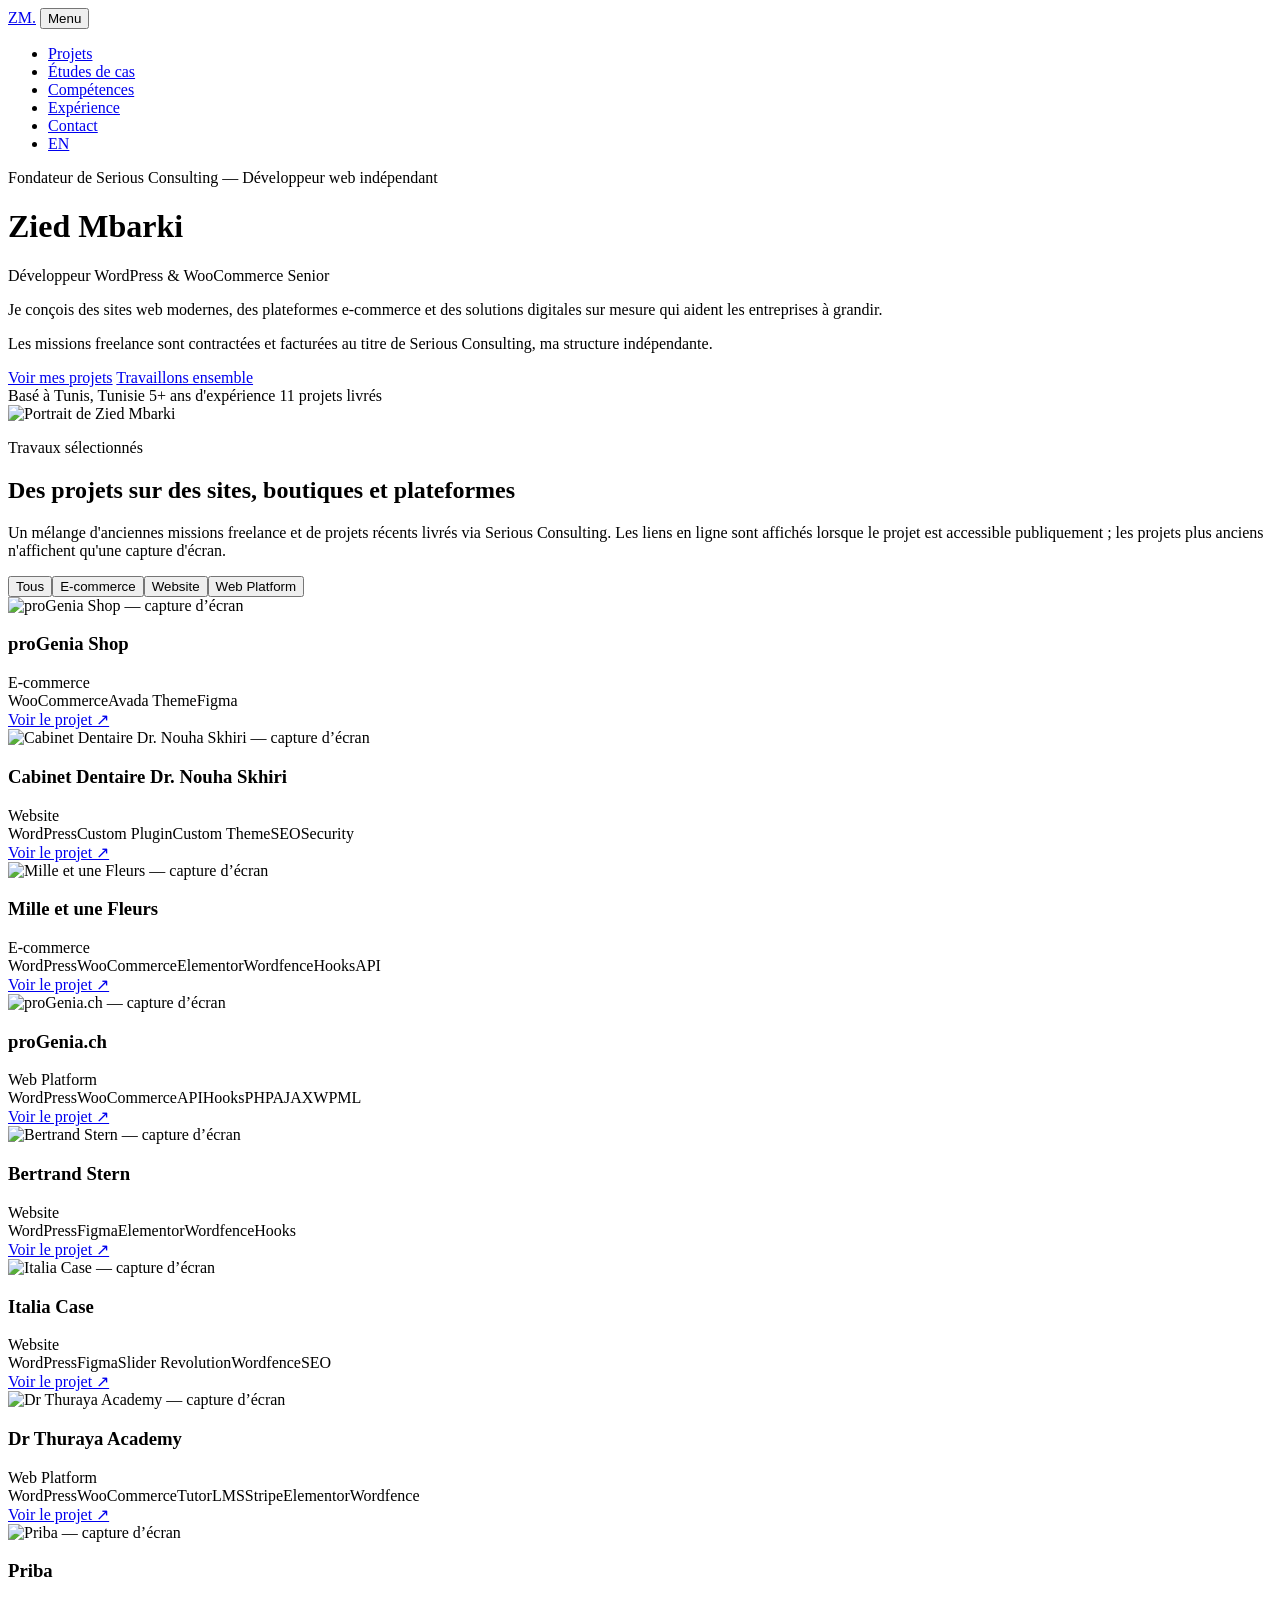
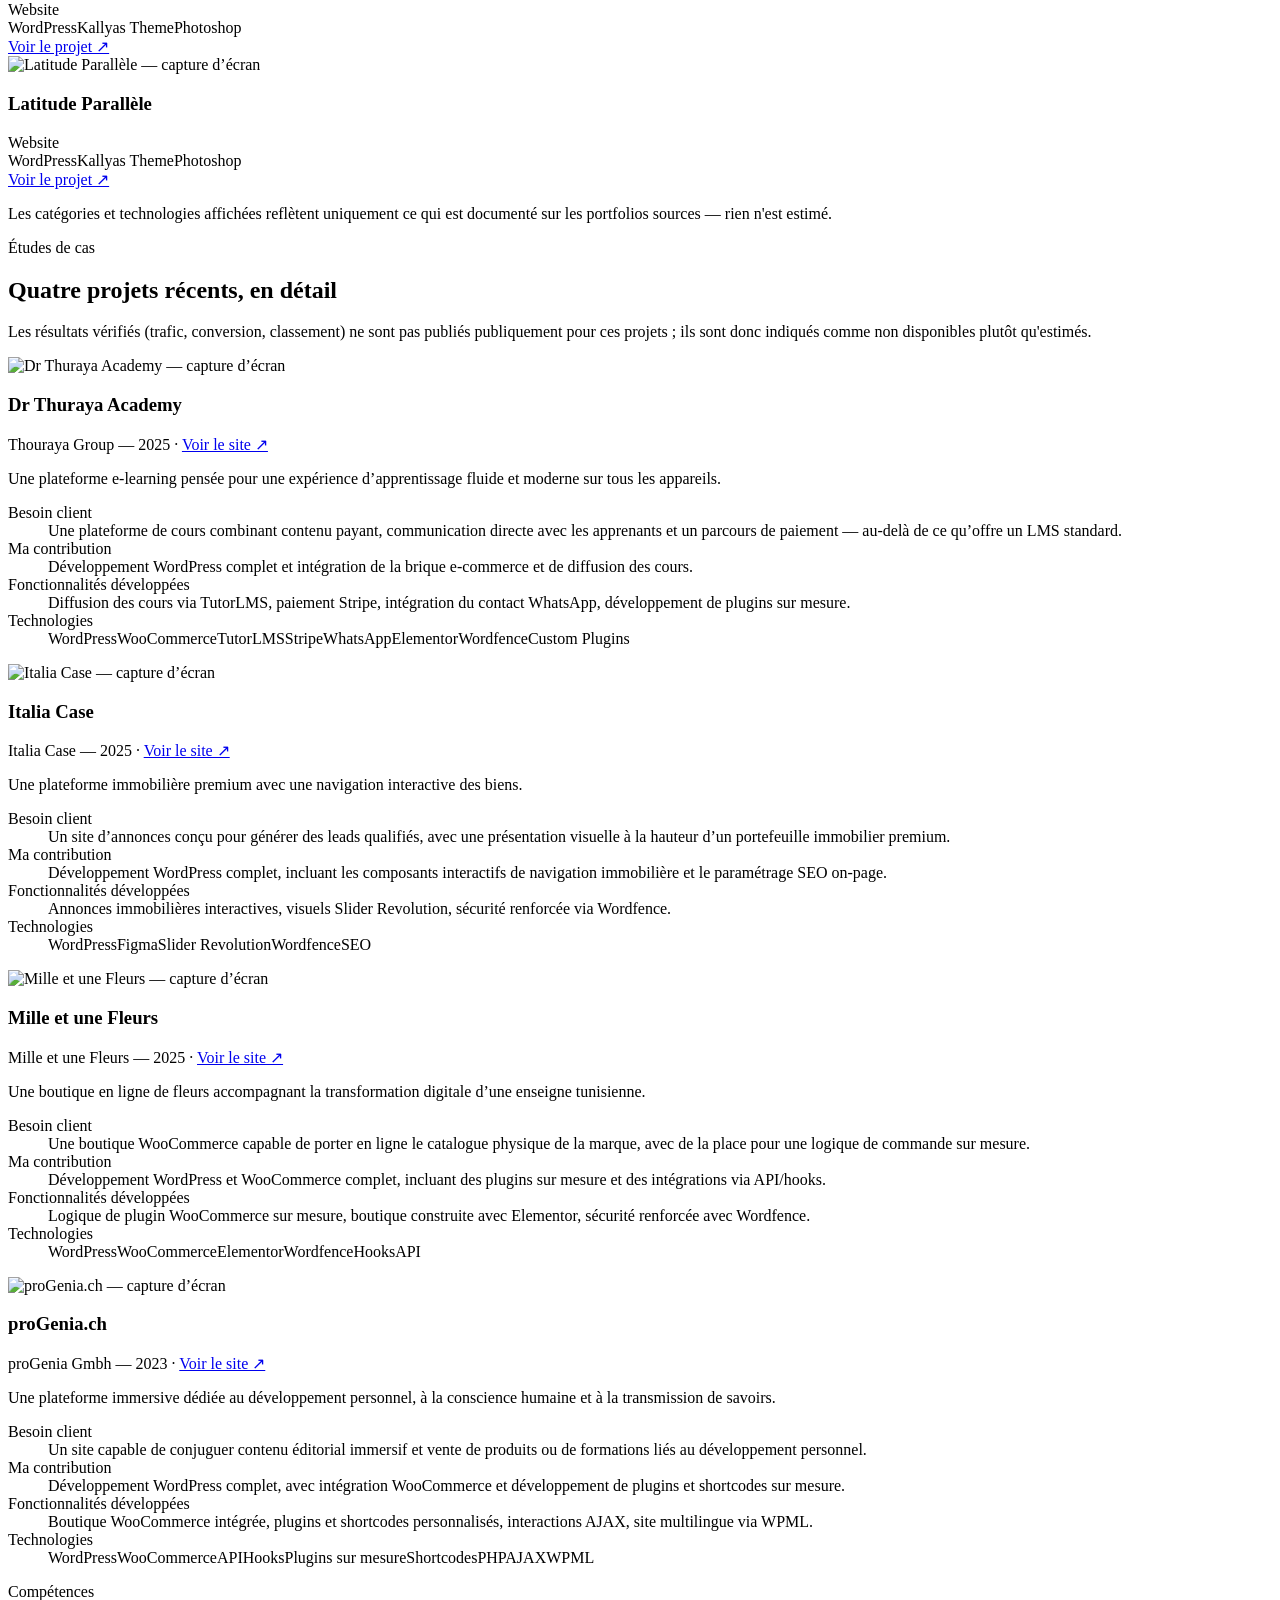
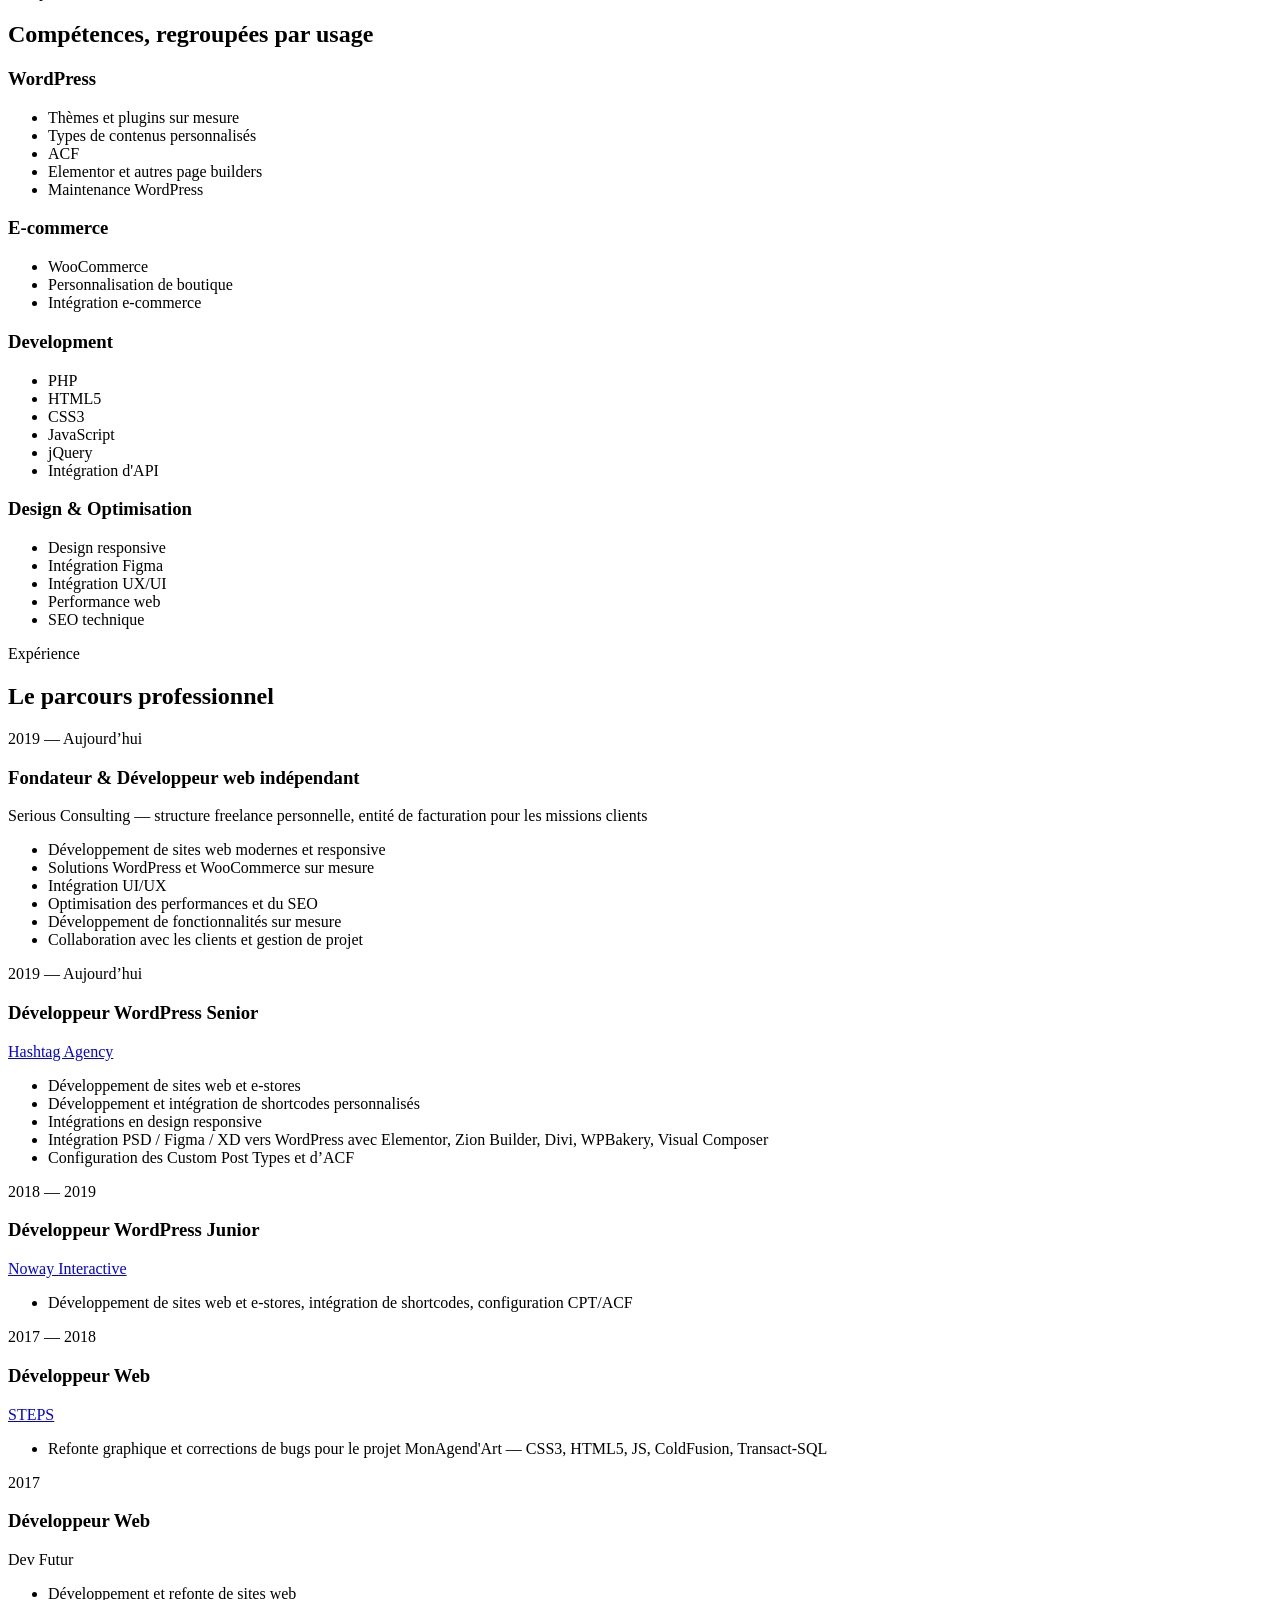
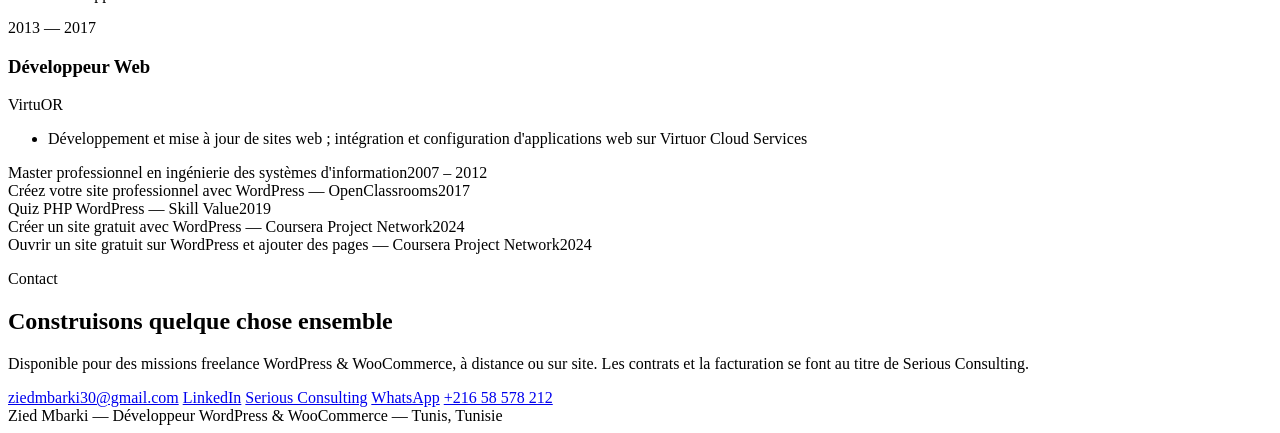
==== commit 64e627a9: "Add files via upload" ====
--- a/index.html
+++ b/index.html
@@ -1,1121 +1,306 @@
-<!DOCTYPE html>
-<html lang="en" dir="ltr">
-
-  <head>
-    <meta charset="UTF-8">
-
-    <!-- Page Title -->
-    <title>ZiedMbarki - Personal Portfolio</title>
- 
-    <!-- Meta Tags -->
-    <meta name="description" content="Create your website and your E-store with an Expert WordPress Developer!">
-    <meta name="keywords" content="mix_design, portfolio, personal page, template, website, WordPress, Woocommerce, E-Store, Blog, one page, responsive, html5, css3, creative, clean">
-    <meta name="author" content="Zied Mbarki">
-
-    <!-- Viewport Meta-->
-    <meta http-equiv="X-UA-Compatible" content="IE=edge">
-    <meta name="viewport" content="width=device-width, initial-scale=1, maximum-scale=1">
- <!-- Facebook Metadata Start -->
-    <meta property="og:image:height" content="1200">
-    <meta property="og:image:width" content="1200">
-    <meta property="og:title" content="ZiedMbarki - Personal Portfolio">
-    <meta property="og:description" content="Create your website and your E-store with an Expert WordPress Developer!">
-    <!-- Facebook Metadata End -->
-
-    <!-- Template Styles Start -->
-    <link rel="stylesheet" href="css/loaders/loader.css">
-    <link rel="stylesheet" type="text/css" href="css/plugins.css">
-    <link rel="stylesheet" type="text/css" href="css/main.css">
-    <!-- Template Styles End -->
-
-    <!-- Custom Browser Color Start -->
-    <meta name="theme-color" media="(prefers-color-scheme: light)" content="#dcdce7">
-    <meta name="theme-color" media="(prefers-color-scheme: dark)" content="#111111">
-    <meta name="msapplication-navbutton-color" content="#111111">
-    <meta name="apple-mobile-web-app-capable" content="yes">
-    <meta name="apple-mobile-web-app-status-bar-style" content="black-translucent">
-    <!-- Custom Browser Color End -->
-	<!-- Google tag (gtag.js) -->
-	<script async src="https://www.googletagmanager.com/gtag/js?id=G-VZSWBQQQBR"></script>
-	<script>
-	  window.dataLayer = window.dataLayer || [];
-	  function gtag(){dataLayer.push(arguments);}
-	  gtag('js', new Date());
-
-	  gtag('config', 'G-VZSWBQQQBR');
-	</script>
-  </head>
-
-  <body>
-
-    <!-- Loader Start -->
-    <div id="loader" class="loader">
-      <div id="loaderContent" class="loader__content">
-        <div class="loader__shadow"></div>
-        <div class="loader__box"></div>
-      </div>
-    </div>
-    <!-- Loader End -->
-
-    <!-- Header Start -->
-    <header id="header" class="header d-flex justify-content-between">
-
-      <!-- Navigation Menu Start -->
-      <div class="header__navigation">
-        <nav id="menu" class="menu">
-          <ul class="menu__list d-flex justify-content-start">
-            <li class="menu__item">
-              <a class="menu__link btn" href="#home">
-                <span class="menu__caption">Home</span>
-                <i class="ph-bold ph-house-simple"></i>
-              </a>
-            </li>
-            <li class="menu__item">
-              <a class="menu__link btn" href="#portfolio">
-                <span class="menu__caption">Portfolio</span>
-                <i class="ph-bold ph-squares-four"></i>
-              </a>
-            </li>
-			<li class="menu__item">
-              <a class="menu__link btn" href="#services">
-                <span class="menu__caption">Services</span>
-                <i class="ph-bold ph-strategy"></i>
-              </a>
-            </li>
-            <li class="menu__item">
-              <a class="menu__link btn" href="#resume">
-                <span class="menu__caption">Resume</span>
-                <i class="ph-bold ph-user"></i>
-              </a>
-            </li>
-			 <li class="menu__item">
-              <a class="menu__link btn" href="#collaboration">
-                <span class="menu__caption">Trusts me</span>
-                <i class="ph-bold ph-target"></i>
-              </a>
-            </li>
-			
-            <li class="menu__item">
-              <a class="menu__link btn" href="#contact">
-                <span class="menu__caption">Contact</span>
-                <i class="ph-bold ph-envelope"></i>
-              </a>
-            </li>
-          </ul>
-        </nav>
-      </div>
-      <!-- Navigation Menu End -->
-
-      <!-- Header Controls Start -->
-      <div class="header__controls d-flex justify-content-end">
-        <button id="color-switcher" class="color-switcher header__switcher btn" type="button" role="switch" aria-label="light/dark mode" aria-checked="true"></button>
-        <a id="notify-trigger" class="header__trigger btn" href="mailto:ziedmbarki30@gmail.com?subject=Collaboration-Request">
-          <span class="trigger__caption">Let's Talk</span>
-          <i class="ph-bold ph-chat-dots"></i>
-        </a>
-      </div>
-      <!-- Header Controls End -->
-
-    </header>
-    <!-- Header End -->
-
-    <!-- Avatar Side Block Start -->
-    <div id="avatar" class="avatar">
-      <div class="avatar__container d-flex flex-column justify-content-lg-between">
-        <!-- image and logo -->
-        <div class="avatar__block">
-          <div class="avatar__logo d-flex align-items-center">
-            <div class="logo__caption">
-              <p>Zied Mbarki</p>
-            </div>
-          </div>
-          <div class="avatar__image">
-            <img src="img/avatars/zied-mbarki-portrait.webp" alt="Zied Mbarki Personal Portfolio">
-          </div>
-        </div>
-        <!-- data caption #1 -->
-        <div class="avatar__block">
-          <h6>
-            <small class="top">Specialization:</small>
-            Expert Websites Developer
-          </h6>
-        </div>
-        <!-- data caption #2 -->
-        <div class="avatar__block">
-          <h6>
-            <small class="top">Based in:</small>
-            Tunis, Tunisia
-          </h6>
-        </div>
-        <!-- socials and CTA button -->
-        <div class="avatar__block">
-          <div class="avatar__socials">
-            <ul class="socials-square d-flex justify-content-between">
-              <li class="socials-square__item">
-                <a class="socials-square__link btn" href="https://www.linkedin.com/in/ziedmbarki30/" target="_blank"><i class="ph-bold ph-linkedin-logo"></i></a>
-              </li>
-            </ul>
-          </div>
-        </div>
-      </div>
-    </div>
-    <!-- Avatar Side Block End -->
-
-    <!-- Page Content Start -->
-    <div id="content" class="content">
-      <div class="content__wrapper">
-
-        <!-- Intro Section Start -->
-        <section id="home" class="main intro">
-
-          <!-- Headline Start -->
-          <div id="headline" class="headline d-flex align-items-start flex-column" data-speed="1">
-            <p class="headline__subtitle animate-headline">
-              <svg xmlns="http://www.w3.org/2000/svg" x="0px" y="0px" width="13px" height="13px" viewBox="0 0 13 13" fill="currentColor">
-                <path fill="currentColor" d="M5.6,12.6c-0.5-0.8-0.7-2.4-1.7-3.5c-1-1-2.7-1.2-3.5-1.7C-0.1,7-0.1,6,0.4,5.6c0.8-0.5,2.3-0.6,3.5-1.8
-                  C5,2.8,5.1,1.2,5.6,0.4C6-0.1,7-0.1,7.4,0.4c0.5,0.8,0.7,2.4,1.8,3.5c1.2,1.2,2.6,1.2,3.5,1.7c0.6,0.4,0.6,1.4,0,1.7
-                  C11.8,7.9,10.2,8,9.1,9.1c-1,1-1.2,2.7-1.7,3.5C7,13.1,6,13.1,5.6,12.6z"/>
-              </svg>
-              <span>Let's meet!</span>
-            </p>
-            <h1 class="headline__title animate-headline">I'm Zied Mbarki<br>WordPress and Woocommerce Developer.</h1>
-            <div class="headline__btnholder d-flex flex-column flex-sm-row">
-              <a class="btn mobile-vertical btn-default btn-hover btn-hover-accent-mobile animate-headline" href="#portfolio">
-                <span class="btn-caption">My Works</span>
-                <i class="ph-bold ph-squares-four"></i>
-              </a>
-            </div>
-          </div>
-          <!-- Headline End -->
-
-          <!-- Scroll Button Start -->
-          <div class="rotating-btn">
-            <a href="#portfolio" class="rotating-btn__link slide-down">
-              <!-- SVG rotating text -->
-              <svg version="1.1" xmlns="http://www.w3.org/2000/svg" xmlns:xlink="http://www.w3.org/1999/xlink" x="0px" y="0px"
-                viewBox="0 0 120 120" style="enable-background:new 0 0 120 120;" xml:space="preserve" 
-                class="animate-rotation" data-value="360">
-                <defs>
-                  <path id="textPath" d="M110,59.5c0,27.6-22.4,50-50,50s-50-22.4-50-50s22.4-50,50-50S110,31.9,110,59.5z"/>
-                </defs>
-                <g>
-                  <use xlink:href="#textPath" fill="none"></use>
-                  <text>
-                    <!-- button text here!!! -->
-                    <textPath xlink:href="#textPath">Scroll for More * Scroll for More * </textPath>
-                  </text>
-                </g>
-              </svg>
-              <!-- arrow icon -->
-              <i class="ph-bold ph-arrow-down"></i>
-            </a>
-          </div>
-          <!-- Scroll Button End -->
-
-        </section>
-        <!-- Intro Section End -->
-
-        <!-- Portfolio Section Start -->
-        <section id="portfolio" class="inner inner-first portfolio">
-
-          <!-- Content Block - H2 Section Title Start -->
-          <div class="content__block section-grid-title">
-            <p class="h2__subtitle animate-in-up">
-              <svg xmlns="http://www.w3.org/2000/svg" x="0px" y="0px" width="13px" height="13px" viewBox="0 0 13 13" fill="currentColor">
-                <path fill="currentColor" d="M5.6,12.6c-0.5-0.8-0.7-2.4-1.7-3.5c-1-1-2.7-1.2-3.5-1.7C-0.1,7-0.1,6,0.4,5.6c0.8-0.5,2.3-0.6,3.5-1.8
-                  C5,2.8,5.1,1.2,5.6,0.4C6-0.1,7-0.1,7.4,0.4c0.5,0.8,0.7,2.4,1.8,3.5c1.2,1.2,2.6,1.2,3.5,1.7c0.6,0.4,0.6,1.4,0,1.7
-                  C11.8,7.9,10.2,8,9.1,9.1c-1,1-1.2,2.7-1.7,3.5C7,13.1,6,13.1,5.6,12.6z"/>
-              </svg>
-              <span>Portfolio</span>
-            </p>
-            <h2 class="h2__title animate-in-up">Check out some of my featured projects</h2>
-          </div>
-          <!-- Content Block - H2 Section Title End -->
-
-          <!-- Content Block - Works Gallery Start -->
-          <div class="content__block grid-block">
-            <div class="container-fluid px-0 inner__gallery">
-              <div class="row gx-0 my-gallery" itemscope itemtype="http://schema.org/ImageGallery">
-    
-                <!-- Works Gallery Single Item Start -->
-                <figure class="col-12 col-md-6 gallery__item grid-item animate-card-2" itemprop="associatedMedia" itemscope itemtype="http://schema.org/ImageObject">
-                  <a href="img/works/ezhomes_1400.webp" data-image="img/works/ezhomes-thumbnail.webp" class="gallery__link" itemprop="contentUrl" data-size="1400x1400">
-                    <img src="img/works/ezhomes-thumbnail.webp" class="gallery__image" itemprop="thumbnail" alt="Image description">
-                  </a>
-                  <figcaption class="gallery__descr" itemprop="caption description">
-                    <h5>EZHOMES <svg xmlns="http://www.w3.org/2000/svg" width="32" height="32" viewBox="0 0 32 32"><path fill="#fff" d="M8 4H24V28H8z"></path><path d="M5,4h4V28H5c-2.208,0-4-1.792-4-4V8c0-2.208,1.792-4,4-4Z" fill="#c53a28"></path><path d="M27,4h4V28h-4c-2.208,0-4-1.792-4-4V8c0-2.208,1.792-4,4-4Z" transform="rotate(180 27 16)" fill="#c53a28"></path><path d="M27,4H5c-2.209,0-4,1.791-4,4V24c0,2.209,1.791,4,4,4H27c2.209,0,4-1.791,4-4V8c0-2.209-1.791-4-4-4Zm3,20c0,1.654-1.346,3-3,3H5c-1.654,0-3-1.346-3-3V8c0-1.654,1.346-3,3-3H27c1.654,0,3,1.346,3,3V24Z" opacity=".15"></path><path d="M16.275,22.167l-.138-2.641c-.007-.16,.117-.296,.277-.304,.021,0,.042,0,.063,.004l2.629,.462-.355-.979c-.03-.08-.005-.17,.061-.223l2.88-2.332-.649-.303c-.091-.043-.135-.146-.104-.242l.569-1.751-1.659,.352c-.093,.019-.186-.029-.223-.116l-.321-.756-1.295,1.389c-.076,.08-.201,.083-.281,.007-.049-.047-.071-.115-.058-.182l.624-3.22-1.001,.578c-.095,.056-.217,.024-.272-.071-.002-.004-.004-.008-.006-.012l-1.016-1.995-1.016,1.995c-.049,.098-.169,.138-.267,.089-.004-.002-.008-.004-.012-.006l-1.001-.578,.624,3.22c.021,.108-.05,.212-.158,.233-.067,.013-.135-.009-.182-.058l-1.295-1.389-.321,.756c-.037,.087-.131,.136-.223,.116l-1.659-.352,.569,1.751c.031,.095-.013,.199-.104,.242l-.649,.303,2.88,2.332c.066,.054,.091,.144,.061,.223l-.355,.979,2.629-.462c.158-.027,.309,.079,.336,.237,.004,.021,.005,.042,.004,.063l-.138,2.641h.551Z" fill="#c53a28"></path><path d="M27,5H5c-1.657,0-3,1.343-3,3v1c0-1.657,1.343-3,3-3H27c1.657,0,3,1.343,3,3v-1c0-1.657-1.343-3-3-3Z" fill="#fff" opacity=".2"></path></svg></h5>
-                    <div class="card__tags d-flex flex-wrap">
-					 <span class="rounded-tag opposite">WEBSITE</span>
-                      <span class="rounded-tag">WordPress</span>
-                      <span class="rounded-tag">Salient Theme</span>
-					  <span class="rounded-tag">Adobe XD</span>
-					 </div>
-                    
-                  </figcaption>
-                </figure>
-                <!-- Works Gallery Single Item End -->
-				<!-- Works Gallery Single Item Start -->
-                <figure class="col-12 col-md-6 gallery__item grid-item animate-card-2" itemprop="associatedMedia" itemscope itemtype="http://schema.org/ImageObject">
-                  <a href="img/works/shekaz-1400.webp" data-image="img/works/shekaz-800.webp" class="gallery__link" itemprop="contentUrl" data-size="1400x1400">
-                    <img src="img/works/shekaz-800.webp" class="gallery__image" itemprop="thumbnail" alt="Image description">
-                  </a>
-                  <figcaption class="gallery__descr opposite" itemprop="caption description">
-                    <h5 class="opposite">SHEKAZ <svg xmlns="http://www.w3.org/2000/svg" width="32" height="32" viewBox="0 0 32 32"><rect x="1" y="4" width="30" height="24" rx="4" ry="4" fill="#d52e23"></rect><path d="M27,4H5c-2.209,0-4,1.791-4,4V24c0,2.209,1.791,4,4,4H27c2.209,0,4-1.791,4-4V8c0-2.209-1.791-4-4-4Zm3,20c0,1.654-1.346,3-3,3H5c-1.654,0-3-1.346-3-3V8c0-1.654,1.346-3,3-3H27c1.654,0,3,1.346,3,3V24Z" opacity=".15"></path><path d="M27,5H5c-1.657,0-3,1.343-3,3v1c0-1.657,1.343-3,3-3H27c1.657,0,3,1.343,3,3v-1c0-1.657-1.343-3-3-3Z" fill="#fff" opacity=".2"></path><path d="M16,10c-3.314,0-6,2.686-6,6s2.686,6,6,6,6-2.686,6-6-2.686-6-6-6Zm3.384,7.587l-1.865-.606-1.153,1.587v-1.962l-1.866-.606,1.866-.606v-1.962l1.153,1.587,1.865-.606-1.153,1.587,1.153,1.587Zm-2.184-5.187c-1.988,0-3.6,1.612-3.6,3.6s1.612,3.6,3.6,3.6c.941,0,1.797-.361,2.438-.951-.818,1.122-2.143,1.851-3.638,1.851-2.485,0-4.5-2.015-4.5-4.5s2.015-4.5,4.5-4.5c1.495,0,2.82,.729,3.638,1.851-.641-.591-1.497-.951-2.438-.951Z" fill="#fff"></path></svg></h5>
-                    <div class="card__tags d-flex flex-wrap">
-					 <span class="rounded-tag opposite">E-STORE</span>
-                      <span class="rounded-tag">Woocommerce</span>
-					   <span class="rounded-tag">Elementor</span>
-					   <span class="rounded-tag">Figma</span>
-                    </div>
-                   
-                  </figcaption>
-                </figure>
-                <!-- Works Gallery Single Item End -->
-				<!-- Works Gallery Single Item Start -->
-                <figure class="col-12 col-md-6 gallery__item grid-item animate-card-2" itemprop="associatedMedia" itemscope itemtype="http://schema.org/ImageObject">
-                  <a href="img/works/3dprosolutions-1400.webp" data-image="img/works/3dprosolutions-800.webp" class="gallery__link" itemprop="contentUrl" data-size="1400x1400">
-                    <img src="img/works/3dprosolutions-800.webp" class="gallery__image" itemprop="thumbnail" alt="Image description">
-                  </a>
-                  <figcaption class="gallery__descr opposite" itemprop="caption description">
-                    <h5 class="opposite">3DPROSOLUTIONS <svg xmlns="http://www.w3.org/2000/svg" width="32" height="32" viewBox="0 0 32 32"><path fill="#fff" d="M10 4H22V28H10z"></path><path d="M5,4h6V28H5c-2.208,0-4-1.792-4-4V8c0-2.208,1.792-4,4-4Z" fill="#092050"></path><path d="M25,4h6V28h-6c-2.208,0-4-1.792-4-4V8c0-2.208,1.792-4,4-4Z" transform="rotate(180 26 16)" fill="#be2a2c"></path><path d="M27,4H5c-2.209,0-4,1.791-4,4V24c0,2.209,1.791,4,4,4H27c2.209,0,4-1.791,4-4V8c0-2.209-1.791-4-4-4Zm3,20c0,1.654-1.346,3-3,3H5c-1.654,0-3-1.346-3-3V8c0-1.654,1.346-3,3-3H27c1.654,0,3,1.346,3,3V24Z" opacity=".15"></path><path d="M27,5H5c-1.657,0-3,1.343-3,3v1c0-1.657,1.343-3,3-3H27c1.657,0,3,1.343,3,3v-1c0-1.657-1.343-3-3-3Z" fill="#fff" opacity=".2"></path></svg></h5>
-                    <div class="card__tags d-flex flex-wrap">
-					<span class="rounded-tag opposite">WEBSITE</span>
-					 <span class="rounded-tag">WordPress</span>
-					   <span class="rounded-tag">Elementor</span>
-					   <span class="rounded-tag">Figma</span>
-                    </div>
-                   
-                  </figcaption>
-                </figure>
-                <!-- Works Gallery Single Item End -->
-                <!-- Works Gallery Single Item Start -->
-                <figure class="col-12 col-md-6 gallery__item grid-item animate-card-2" itemprop="associatedMedia" itemscope itemtype="http://schema.org/ImageObject">
-                  <a href="img/works/shop-1400.webp" data-image="img/works/shop-800.webp" class="gallery__link" itemprop="contentUrl" data-size="1400x1400">
-                    <img src="img/works/shop-800.webp" class="gallery__image" itemprop="thumbnail" alt="Image description">
-                  </a>
-                  <figcaption class="gallery__descr opposite" itemprop="caption description">
-                    <h5 class="opposite">PROGENIA SHOP <svg xmlns="http://www.w3.org/2000/svg" width="32" height="32" viewBox="0 0 32 32"><rect x="1" y="4" width="30" height="24" rx="4" ry="4" fill="#c93927"></rect><path d="M27,4H5c-2.209,0-4,1.791-4,4V24c0,2.209,1.791,4,4,4H27c2.209,0,4-1.791,4-4V8c0-2.209-1.791-4-4-4Zm3,20c0,1.654-1.346,3-3,3H5c-1.654,0-3-1.346-3-3V8c0-1.654,1.346-3,3-3H27c1.654,0,3,1.346,3,3V24Z" opacity=".15"></path><path d="M27,5H5c-1.657,0-3,1.343-3,3v1c0-1.657,1.343-3,3-3H27c1.657,0,3,1.343,3,3v-1c0-1.657-1.343-3-3-3Z" fill="#fff" opacity=".2"></path><path fill="#fff" d="M14 10H18V22H14z"></path><path transform="rotate(90 16 16)" fill="#fff" d="M14 10H18V22H14z"></path></svg></h5>
-                    <div class="card__tags d-flex flex-wrap">
-					 <span class="rounded-tag opposite">E-STORE</span>
-                      <span class="rounded-tag">Woocommerce</span>
-                      <span class="rounded-tag">Avada Theme</span>
-					   <span class="rounded-tag">Figma</span>
-					   	 
-                    </div>
-                   
-                  </figcaption>
-                </figure>
-                <!-- Works Gallery Single Item End -->
-				 <!-- Works Gallery Single Item Start -->
-                <figure class="col-12 col-md-6 gallery__item grid-item animate-card-2" itemprop="associatedMedia" itemscope itemtype="http://schema.org/ImageObject">
-                  <a href="img/works/progenia-plateforme.webp" data-image="img/works/progenia-plateforme-800.webp" class="gallery__link" itemprop="contentUrl" data-size="1400x1400">
-                    <img src="img/works/progenia-plateforme-800.webp" class="gallery__image" itemprop="thumbnail" alt="Image description">
-                  </a>
-                  <figcaption class="gallery__descr opposite" itemprop="caption description">
-                    <h5 class="opposite">PROGENIA PLATEFORME <svg xmlns="http://www.w3.org/2000/svg" width="32" height="32" viewBox="0 0 32 32"><rect x="1" y="4" width="30" height="24" rx="4" ry="4" fill="#c93927"></rect><path d="M27,4H5c-2.209,0-4,1.791-4,4V24c0,2.209,1.791,4,4,4H27c2.209,0,4-1.791,4-4V8c0-2.209-1.791-4-4-4Zm3,20c0,1.654-1.346,3-3,3H5c-1.654,0-3-1.346-3-3V8c0-1.654,1.346-3,3-3H27c1.654,0,3,1.346,3,3V24Z" opacity=".15"></path><path d="M27,5H5c-1.657,0-3,1.343-3,3v1c0-1.657,1.343-3,3-3H27c1.657,0,3,1.343,3,3v-1c0-1.657-1.343-3-3-3Z" fill="#fff" opacity=".2"></path><path fill="#fff" d="M14 10H18V22H14z"></path><path transform="rotate(90 16 16)" fill="#fff" d="M14 10H18V22H14z"></path></svg></h5>
-                    <div class="card__tags d-flex flex-wrap">
-					  <span class="rounded-tag opposite">WEBSITE</span>
-                      <span class="rounded-tag">WordPress</span>
-                      <span class="rounded-tag">Avada Theme</span>
-					   <span class="rounded-tag">Figma</span>
-                    </div>
-                   
-                  </figcaption>
-                </figure>
-                <!-- Works Gallery Single Item End -->
-               <!-- Works Gallery Single Item Start -->
-                <figure class="col-12 col-md-6 gallery__item grid-item animate-card-2" itemprop="associatedMedia" itemscope itemtype="http://schema.org/ImageObject">
-                  <a href="img/works/huppe-1400.webp" data-image="img/works/huppe-800.webp" class="gallery__link" itemprop="contentUrl" data-size="1400x1400">
-                    <img src="img/works/huppe-800.webp" class="gallery__image" itemprop="thumbnail" alt="Image description">
-                  </a>
-                  <figcaption class="gallery__descr opposite" itemprop="caption description">
-                    <h5 class="opposite">LE VOYAGE DE LA HUPPE <svg xmlns="http://www.w3.org/2000/svg" width="32" height="32" viewBox="0 0 32 32"><path fill="#fff" d="M10 4H22V28H10z"></path><path d="M5,4h6V28H5c-2.208,0-4-1.792-4-4V8c0-2.208,1.792-4,4-4Z" fill="#092050"></path><path d="M25,4h6V28h-6c-2.208,0-4-1.792-4-4V8c0-2.208,1.792-4,4-4Z" transform="rotate(180 26 16)" fill="#be2a2c"></path><path d="M27,4H5c-2.209,0-4,1.791-4,4V24c0,2.209,1.791,4,4,4H27c2.209,0,4-1.791,4-4V8c0-2.209-1.791-4-4-4Zm3,20c0,1.654-1.346,3-3,3H5c-1.654,0-3-1.346-3-3V8c0-1.654,1.346-3,3-3H27c1.654,0,3,1.346,3,3V24Z" opacity=".15"></path><path d="M27,5H5c-1.657,0-3,1.343-3,3v1c0-1.657,1.343-3,3-3H27c1.657,0,3,1.343,3,3v-1c0-1.657-1.343-3-3-3Z" fill="#fff" opacity=".2"></path></svg></h5>
-                    <div class="card__tags d-flex flex-wrap">
-					<span class="rounded-tag opposite">E-STORE</span>
-                      <span class="rounded-tag">Woocommerce</span>
-                      <span class="rounded-tag">Kallyas Theme</span>
-					   <span class="rounded-tag">Figma</span>
-                    </div>
-                   
-                  </figcaption>
-                </figure>
-                <!-- Works Gallery Single Item End -->
-    
-               <!-- Works Gallery Single Item Start -->
-                <figure class="col-12 col-md-6 gallery__item grid-item animate-card-2" itemprop="associatedMedia" itemscope itemtype="http://schema.org/ImageObject">
-                  <a href="img/works/priba-1400.webp" data-image="img/works/priba-800.webp" class="gallery__link" itemprop="contentUrl" data-size="1400x1400">
-                    <img src="img/works/priba-800.webp" class="gallery__image" itemprop="thumbnail" alt="Image description">
-                  </a>
-                  <figcaption class="gallery__descr opposite" itemprop="caption description">
-                    <h5 class="opposite">PRIBA <svg xmlns="http://www.w3.org/2000/svg" width="32" height="32" viewBox="0 0 32 32"><rect x="1" y="4" width="30" height="24" rx="4" ry="4" fill="#d52e23"></rect><path d="M27,4H5c-2.209,0-4,1.791-4,4V24c0,2.209,1.791,4,4,4H27c2.209,0,4-1.791,4-4V8c0-2.209-1.791-4-4-4Zm3,20c0,1.654-1.346,3-3,3H5c-1.654,0-3-1.346-3-3V8c0-1.654,1.346-3,3-3H27c1.654,0,3,1.346,3,3V24Z" opacity=".15"></path><path d="M27,5H5c-1.657,0-3,1.343-3,3v1c0-1.657,1.343-3,3-3H27c1.657,0,3,1.343,3,3v-1c0-1.657-1.343-3-3-3Z" fill="#fff" opacity=".2"></path><path d="M16,10c-3.314,0-6,2.686-6,6s2.686,6,6,6,6-2.686,6-6-2.686-6-6-6Zm3.384,7.587l-1.865-.606-1.153,1.587v-1.962l-1.866-.606,1.866-.606v-1.962l1.153,1.587,1.865-.606-1.153,1.587,1.153,1.587Zm-2.184-5.187c-1.988,0-3.6,1.612-3.6,3.6s1.612,3.6,3.6,3.6c.941,0,1.797-.361,2.438-.951-.818,1.122-2.143,1.851-3.638,1.851-2.485,0-4.5-2.015-4.5-4.5s2.015-4.5,4.5-4.5c1.495,0,2.82,.729,3.638,1.851-.641-.591-1.497-.951-2.438-.951Z" fill="#fff"></path></svg></h5>
-                    <div class="card__tags d-flex flex-wrap">
-					<span class="rounded-tag opposite">WEBSITE</span>
-					 <span class="rounded-tag">WordPress</span>
-                      <span class="rounded-tag">Kallyas Theme</span>
-					   <span class="rounded-tag">Adobe Photoshop</span>
-                    </div>
-                   
-                  </figcaption>
-                </figure>
-                <!-- Works Gallery Single Item End -->
-				  <!-- Works Gallery Single Item Start -->
-                <figure class="col-12 col-md-6 gallery__item grid-item animate-card-2" itemprop="associatedMedia" itemscope itemtype="http://schema.org/ImageObject">
-                  <a href="img/works/carthagene-1400.webp" data-image="img/works/carthagene-800.webp" class="gallery__link" itemprop="contentUrl" data-size="1400x1400">
-                    <img src="img/works/carthagene-800.webp" class="gallery__image" itemprop="thumbnail" alt="Image description">
-                  </a>
-                  <figcaption class="gallery__descr opposite" itemprop="caption description">
-                    <h5 class="opposite">CARTHAGENE CLINIC <svg xmlns="http://www.w3.org/2000/svg" width="32" height="32" viewBox="0 0 32 32"><rect x="1" y="4" width="30" height="24" rx="4" ry="4" fill="#d52e23"></rect><path d="M27,4H5c-2.209,0-4,1.791-4,4V24c0,2.209,1.791,4,4,4H27c2.209,0,4-1.791,4-4V8c0-2.209-1.791-4-4-4Zm3,20c0,1.654-1.346,3-3,3H5c-1.654,0-3-1.346-3-3V8c0-1.654,1.346-3,3-3H27c1.654,0,3,1.346,3,3V24Z" opacity=".15"></path><path d="M27,5H5c-1.657,0-3,1.343-3,3v1c0-1.657,1.343-3,3-3H27c1.657,0,3,1.343,3,3v-1c0-1.657-1.343-3-3-3Z" fill="#fff" opacity=".2"></path><path d="M16,10c-3.314,0-6,2.686-6,6s2.686,6,6,6,6-2.686,6-6-2.686-6-6-6Zm3.384,7.587l-1.865-.606-1.153,1.587v-1.962l-1.866-.606,1.866-.606v-1.962l1.153,1.587,1.865-.606-1.153,1.587,1.153,1.587Zm-2.184-5.187c-1.988,0-3.6,1.612-3.6,3.6s1.612,3.6,3.6,3.6c.941,0,1.797-.361,2.438-.951-.818,1.122-2.143,1.851-3.638,1.851-2.485,0-4.5-2.015-4.5-4.5s2.015-4.5,4.5-4.5c1.495,0,2.82,.729,3.638,1.851-.641-.591-1.497-.951-2.438-.951Z" fill="#fff"></path></svg></h5>
-                    <div class="card__tags d-flex flex-wrap">
-					<span class="rounded-tag opposite">WEBSITE</span>
-					 <span class="rounded-tag">WordPress</span>
-                      <span class="rounded-tag">Kallyas Theme</span>
-					   <span class="rounded-tag">Adobe Photoshop</span>
-                    </div>
-                   
-                  </figcaption>
-                </figure>
-                <!-- Works Gallery Single Item End -->
-				  <!-- Works Gallery Single Item Start -->
-                <figure class="col-12 col-md-6 gallery__item grid-item animate-card-2" itemprop="associatedMedia" itemscope itemtype="http://schema.org/ImageObject">
-                  <a href="img/works/latitude-1400.webp" data-image="img/works/latitude-800.webp" class="gallery__link" itemprop="contentUrl" data-size="1400x1400">
-                    <img src="img/works/latitude-800.webp" class="gallery__image" itemprop="thumbnail" alt="Image description">
-                  </a>
-                  <figcaption class="gallery__descr opposite" itemprop="caption description">
-                    <h5 class="opposite">LATITUDE PARALLELE <svg xmlns="http://www.w3.org/2000/svg" width="32" height="32" viewBox="0 0 32 32"><path fill="#fff" d="M10 4H22V28H10z"></path><path d="M5,4h6V28H5c-2.208,0-4-1.792-4-4V8c0-2.208,1.792-4,4-4Z" fill="#092050"></path><path d="M25,4h6V28h-6c-2.208,0-4-1.792-4-4V8c0-2.208,1.792-4,4-4Z" transform="rotate(180 26 16)" fill="#be2a2c"></path><path d="M27,4H5c-2.209,0-4,1.791-4,4V24c0,2.209,1.791,4,4,4H27c2.209,0,4-1.791,4-4V8c0-2.209-1.791-4-4-4Zm3,20c0,1.654-1.346,3-3,3H5c-1.654,0-3-1.346-3-3V8c0-1.654,1.346-3,3-3H27c1.654,0,3,1.346,3,3V24Z" opacity=".15"></path><path d="M27,5H5c-1.657,0-3,1.343-3,3v1c0-1.657,1.343-3,3-3H27c1.657,0,3,1.343,3,3v-1c0-1.657-1.343-3-3-3Z" fill="#fff" opacity=".2"></path></svg></h5>
-                    <div class="card__tags d-flex flex-wrap">
-					<span class="rounded-tag opposite">WEBSITE</span>
-					 <span class="rounded-tag">WordPress</span>
-                      <span class="rounded-tag">Kallyas Theme</span>
-					   <span class="rounded-tag">Adobe Photoshop</span>
-                    </div>
-                   
-                  </figcaption>
-                </figure>
-                <!-- Works Gallery Single Item End -->
-				<!-- Works Gallery Single Item Start -->
-                <figure class="col-12 col-md-6 gallery__item grid-item animate-card-2" itemprop="associatedMedia" itemscope itemtype="http://schema.org/ImageObject">
-                  <a href="img/works/immobiliercommercial-1400.webp" data-image="img/works/immobiliercommercial-800.webp" class="gallery__link" itemprop="contentUrl" data-size="1400x1400">
-                    <img src="img/works/immobiliercommercial-800.webp" class="gallery__image" itemprop="thumbnail" alt="Image description">
-                  </a>
-                  <figcaption class="gallery__descr opposite" itemprop="caption description">
-                    <h5 class="opposite">IMMOBILIER COMMERCIAL <svg xmlns="http://www.w3.org/2000/svg" width="32" height="32" viewBox="0 0 32 32"><path fill="#fff" d="M10 4H22V28H10z"></path><path d="M5,4h6V28H5c-2.208,0-4-1.792-4-4V8c0-2.208,1.792-4,4-4Z" fill="#092050"></path><path d="M25,4h6V28h-6c-2.208,0-4-1.792-4-4V8c0-2.208,1.792-4,4-4Z" transform="rotate(180 26 16)" fill="#be2a2c"></path><path d="M27,4H5c-2.209,0-4,1.791-4,4V24c0,2.209,1.791,4,4,4H27c2.209,0,4-1.791,4-4V8c0-2.209-1.791-4-4-4Zm3,20c0,1.654-1.346,3-3,3H5c-1.654,0-3-1.346-3-3V8c0-1.654,1.346-3,3-3H27c1.654,0,3,1.346,3,3V24Z" opacity=".15"></path><path d="M27,5H5c-1.657,0-3,1.343-3,3v1c0-1.657,1.343-3,3-3H27c1.657,0,3,1.343,3,3v-1c0-1.657-1.343-3-3-3Z" fill="#fff" opacity=".2"></path></svg></h5>
-                    <div class="card__tags d-flex flex-wrap">
-					<span class="rounded-tag opposite">BLOG</span>
-					 <span class="rounded-tag">WordPress</span>
-                      <span class="rounded-tag">Oxygene</span>
-					   <span class="rounded-tag">Adobe Photoshop</span>
-                    </div>
-                   
-                  </figcaption>
-                </figure>
-                <!-- Works Gallery Single Item End -->
-              </div>
-            </div>
-          </div>
-          <!-- Content Block - Works Gallery End -->
-
-        </section>
-        <!-- Portfolio Section End -->
-		<section id="services" class="inner about">
-			<!-- Content Block - H2 Section Title Start -->
-          <div class="content__block section-grid-title">
-            <p class="h2__subtitle animate-in-up">
-              <svg xmlns="http://www.w3.org/2000/svg" x="0px" y="0px" width="13px" height="13px" viewBox="0 0 13 13" fill="currentColor">
-                <path fill="currentColor" d="M5.6,12.6c-0.5-0.8-0.7-2.4-1.7-3.5c-1-1-2.7-1.2-3.5-1.7C-0.1,7-0.1,6,0.4,5.6c0.8-0.5,2.3-0.6,3.5-1.8
-                  C5,2.8,5.1,1.2,5.6,0.4C6-0.1,7-0.1,7.4,0.4c0.5,0.8,0.7,2.4,1.8,3.5c1.2,1.2,2.6,1.2,3.5,1.7c0.6,0.4,0.6,1.4,0,1.7
-                  C11.8,7.9,10.2,8,9.1,9.1c-1,1-1.2,2.7-1.7,3.5C7,13.1,6,13.1,5.6,12.6z"/>
-              </svg>
-              <span>Services</span>
-            </p>
-            <h2 class="h2__title animate-in-up">How can i help you?</h2>
-          </div>
-          <!-- Content Block - H2 Section Title End -->
-          <!-- Content Block - Services Start -->
-          <div class="content__block grid-block">
-            <div class="container-fluid p-0">
-              <div class="row g-0 align-items-stretch cards">
-                <!-- services cards grid single item -->
-                <div class="col-12 col-md-6 cards__item grid-item animate-card-2">
-                  <div class="cards__card d-flex flex-column">
-                    <div class="cards__descr">
-                      <h4 class="cards__title animate-in-up">Websites, Blogs development</h4>
-                      <div class="cards__tags d-flex flex-wrap animate-in-up">
-                        <span class="rounded-tag tag-outline">WordPress Development</span>
-                        <span class="rounded-tag tag-outline">Integration from Scratch</span>
-                      </div>
-                     
-                    </div>
-                    <div class="cards__image d-flex animate-in-up">
-                      <img src="img/services/website.webp" alt="Service/Feature Image">
-                    </div>
-                  </div>
-                </div>
-                <!-- services grid cards single item -->
-                <div class="col-12 col-md-6 cards__item grid-item animate-card-2">
-                  <div class="cards__card d-flex flex-column">
-                    <div class="cards__descr">
-                      <h4 class="cards__title animate-in-up">E-Store, Marketplace development</h4>
-                      <div class="cards__tags d-flex flex-wrap animate-in-up">
-                        <span class="rounded-tag tag-outline">Woocommerce Development</span>
-                        <span class="rounded-tag tag-outline">Integration from Scratch</span>
-                      </div>
-                     
-                    </div>
-                    <div class="cards__image d-flex animate-in-up">
-                      <img src="img/services/woo.webp" alt="Service/Feature Image">
-                    </div>
-                  </div>
-                </div>
-                <!-- services grid cards single item -->
-                <div class="col-12 col-md-6 cards__item grid-item animate-card-2">
-                  <div class="cards__card d-flex flex-column">
-                    <div class="cards__descr">
-                      <h4 class="cards__title animate-in-up">Websites Optimization</h4>
-                      <div class="cards__tags d-flex flex-wrap animate-in-up">
-                        <span class="rounded-tag tag-outline">Performance Website </span>
-                        <span class="rounded-tag tag-outline">Accessibility Website</span>
-                      </div>
-                      
-                    </div>
-                    <div class="cards__image d-flex">
-                      <img src="img/services/optimisation.webp" alt="Service/Feature Image">
-                    </div>
-                  </div>
-                </div>
-                <!-- services grid cards single item -->
-                <div class="col-12 col-md-6 cards__item grid-item animate-card-2">
-                  <div class="cards__card d-flex flex-column">
-                    <div class="cards__descr">
-                      <h4 class="cards__title animate-in-up">Fixing Bugs</h4>
-                      <div class="cards__tags d-flex flex-wrap animate-in-up">
-                        <span class="rounded-tag tag-outline">WordPress Fixing Bugs</span>
-                        <span class="rounded-tag tag-outline">Woocommerce Fixing Bugs</span>
-                      </div>
-                      
-                    </div>
-                    <div class="cards__image d-flex animate-in-up">
-                      <img src="img/services/error.webp" alt="Service/Feature Image">
-                    </div>
-                  </div>
-                </div>
-				  <!-- services grid cards single item -->
-                <div class="col-12 col-md-6 cards__item grid-item animate-card-2">
-                  <div class="cards__card d-flex flex-column">
-                    <div class="cards__descr">
-                      <h4 class="cards__title animate-in-up">Migrations</h4>
-                      <div class="cards__tags d-flex flex-wrap animate-in-up">
-                        <span class="rounded-tag tag-outline">Websites Migration</span>
-                        <span class="rounded-tag tag-outline">E-Store and Marketplaces Migration</span>
-                      </div>
-                     
-                    </div>
-                    <div class="cards__image d-flex animate-in-up">
-                      <img src="img/services/migration.webp" alt="Service/Feature Image">
-                    </div>
-                  </div>
-                </div>
-				  <!-- services grid cards single item -->
-                <div class="col-12 col-md-6 cards__item grid-item animate-card-2">
-                  <div class="cards__card d-flex flex-column">
-                    <div class="cards__descr">
-                      <h4 class="cards__title animate-in-up">Formation</h4>
-                      <div class="cards__tags d-flex flex-wrap animate-in-up">
-                        <span class="rounded-tag tag-outline">WordPress Formation</span>
-                        <span class="rounded-tag tag-outline">Woocommerce Formation</span>
-                      </div>
-                      
-                    </div>
-                    <div class="cards__image d-flex animate-in-up">
-                      <img src="img/services/formation.webp" alt="Service/Feature Image">
-                    </div>
-                  </div>
-                </div>
-              </div>
-            </div>
-          </div>
-          <!-- Content Block - Services End -->
-
-        </section>
-     
-
-        <!-- Resume Section Start -->
-        <section id="resume" class="inner resume">
-
-          <!-- Content Block - H2 Section Title Start -->
-          <div class="content__block block-large">
-            <p class="h2__subtitle animate-in-up">
-              <svg xmlns="http://www.w3.org/2000/svg" x="0px" y="0px" width="13px" height="13px" viewBox="0 0 13 13" fill="currentColor">
-                <path fill="currentColor" d="M5.6,12.6c-0.5-0.8-0.7-2.4-1.7-3.5c-1-1-2.7-1.2-3.5-1.7C-0.1,7-0.1,6,0.4,5.6c0.8-0.5,2.3-0.6,3.5-1.8
-                  C5,2.8,5.1,1.2,5.6,0.4C6-0.1,7-0.1,7.4,0.4c0.5,0.8,0.7,2.4,1.8,3.5c1.2,1.2,2.6,1.2,3.5,1.7c0.6,0.4,0.6,1.4,0,1.7
-                  C11.8,7.9,10.2,8,9.1,9.1c-1,1-1.2,2.7-1.7,3.5C7,13.1,6,13.1,5.6,12.6z"/>
-              </svg>
-              <span>Resume</span>
-            </p>
-            <h2 class="h2__title animate-in-up">Education and practical experience</h2>
-            
-          </div>
-          <!-- Content Block - H2 Section Title End -->
-
-          <!-- Content Block - Education Start -->
-          <div class="content__block block-large">
-
-            <!-- H3 Block Start -->
-            <div class="section-h3">
-              <h3 class="h3__title animate-in-up">My education</h3>
-            </div>
-            <!-- H3 Block End -->
-
-            <!-- Education Lines Start -->
-            <div class="container-fluid p-0 resume-lines">
-              <!-- education single item -->
-              <div class="row g-0 resume-lines__item animate-in-up">
-                <div class="col-12 col-md-2">
-                  <span class="resume-lines__date animate-in-up">2024</span>
-                </div>
-                <div class="col-12 col-md-10">
-                  <h5 class="resume-lines__title animate-in-up">Open a free website on WordPress it and add pages to the website</h5>
-                  <p class="resume-lines__source animate-in-up">Course by
-                    <a href="https://www.coursera.org/verify/KMJFGJYWQDQB" class="text-link-bold" target="_blank">Coursera Project Network</a>
-                  </p>
-                </div>
-               
-              </div>
-              <!-- education single item -->
-              <div class="row g-0 resume-lines__item animate-in-up">
-                <div class="col-12 col-md-2">
-                  <span class="resume-lines__date animate-in-up">2024</span>
-                </div>
-                <div class="col-12 col-md-10">
-                  <h5 class="resume-lines__title animate-in-up">Build a free website with WordPress</h5>
-                  <p class="resume-lines__source animate-in-up">Course by 
-                    <a href="https://www.coursera.org/verify/AXXLX3NZE34Y" class="text-link-bold" target="_blank">Coursera Project Network</a>
-                  </p>
-                </div>
-                
-              </div>
-			  <!-- education single item -->
-              <div class="row g-0 resume-lines__item animate-in-up">
-                <div class="col-12 col-md-2">
-                  <span class="resume-lines__date animate-in-up">2019</span>
-                </div>
-                <div class="col-12 col-md-10">
-                  <h5 class="resume-lines__title animate-in-up">PHP WordPress Quiz</h5>
-                  <p class="resume-lines__source animate-in-up">Course by 
-                    <a href="https://drive.google.com/file/d/1qvHkgBZ_JBMti40Mqfa_vyMSFLrP3N0Z/view" class="text-link-bold" target="_blank">Skill Value</a>
-                  </p>
-                </div>
-               
-              </div>
-			   <!-- education single item -->
-              <div class="row g-0 resume-lines__item animate-in-up">
-                <div class="col-12 col-md-2">
-                  <span class="resume-lines__date animate-in-up">2017</span>
-                </div>
-                <div class="col-12 col-md-10">
-                  <h5 class="resume-lines__title animate-in-up">Build your professional website with WordPress</h5>
-                  <p class="resume-lines__source animate-in-up">Course by 
-                    <a href="https://drive.google.com/file/d/1DjlFU0eVFbhKB8osvppd93mcIcHh8Xb4/view?usp=sharing" class="text-link-bold" target="_blank">OpenClassrooms</a>
-                  </p>
-                </div>
-               </div>
-              <!-- education single item -->
-              <div class="row g-0 resume-lines__item animate-in-up">
-                <div class="col-12 col-md-2">
-                  <span class="resume-lines__date animate-in-up">2007 - 2012</span>
-                </div>
-                <div class="col-12 col-md-10">
-                  <h5 class="resume-lines__title animate-in-up">Information Systems Engineering Professional Master</h5>
-                  <p class="resume-lines__source animate-in-up">by
-                    <a href="#0" class="text-link-bold" target="_blank">FACULTY OF SCIENCES OF MONASTIR</a>
-                  </p>
-                </div>
-               
-              </div>
-            </div>
-            <!-- Education Lines End -->
-
-          </div>
-          <!-- Content Block - Education End -->
-
-          <!-- Content Block - Experience Start -->
-          <div class="content__block block-large">
-
-            <!-- H3 Block Start -->
-            <div class="section-h3">
-              <h3 class="h3__title animate-in-up">Work experience</h3>
-            </div>
-            <!-- H3 Block End -->
-
-            <!-- Experience Lines Start -->
-            <div class="container-fluid p-0 resume-lines">
-              <!-- experience single item -->
-              <div class="row g-0 resume-lines__item animate-in-up">
-                <div class="col-12 col-md-2">
-                  <span class="resume-lines__date animate-in-up">2019 - Now</span>
-                </div>
-                <div class="col-12 col-md-5">
-                  <h5 class="resume-lines__title animate-in-up">WordPress Senior Developer</h5>
-                  <p class="resume-lines__source animate-in-up">in the 
-                    <a href="https://hashtag-agency.com/" class="text-link-bold" target="_blank">Hashtag Ageny</a>
-                    
-                  </p>
-                </div>
-                <div class="col-12 col-md-5">
-                  <p class="small resume-lines__descr animate-in-up">
-				  <ul>
-				  <li>* Websites and E-Store development.</li>
-				  <li>* Development and Integration of Shortcodes into WordPress pages.</li>
-				  <li>* Creation "responsive design" websites.</li>
-				  <li>* Graphics integration (PSD, Figma, XD) in WordPress website using one of page-following builder: Elementor (free or pro), Zion Builder, Divi Builder, WPBakery Page Builder, Visual Composer Website Builder Creation and customization of Themes.</li>
-				  <li>* Development & Configuration of Customs Posts Types (CPT) ACF Integration and Configuration (Basic / Pro) with CPT.</li>
-				  </ul>
-				  </p>
-                </div>
-              </div>
-              <!-- experience single item -->
-              <div class="row g-0 resume-lines__item animate-in-up">
-                <div class="col-12 col-md-2">
-                  <span class="resume-lines__date animate-in-up">2018 - 2019</span>
-                </div>
-                <div class="col-12 col-md-5">
-                  <h5 class="resume-lines__title animate-in-up">WordPress Junior Developer</h5>
-                  <p class="resume-lines__source animate-in-up">in the 
-                    <a href="https://nowayinteractive.com" class="text-link-bold" target="_blank">Noway Interactive</a>
-                    
-                  </p>
-                </div>
-                <div class="col-12 col-md-5">
-                  <p class="small resume-lines__descr animate-in-up">
-				  <ul>
-				  <li>* Websites and E-Store development.</li>
-				  <li>* Development and Integration of Shortcodes into WordPress pages.</li>
-				  <li>* Creation "responsive design" websites.</li>
-				  <li>* Graphics integration (PSD, Figma, XD) in WordPress website using one of page-following builder: Elementor (free or pro), Zion Builder, Divi Builder, WPBakery Page Builder, Visual Composer Website Builder Creation and customization of Themes.</li>
-				  <li>* Development & Configuration of Customs Posts Types (CPT) ACF Integration and Configuration (Basic / Pro) with CPT.</li>
-				  </ul>
-				  </p>
-                </div>
-              </div>
-              <!-- experience single item -->
-              <div class="row g-0 resume-lines__item animate-in-up">
-                <div class="col-12 col-md-2">
-                  <span class="resume-lines__date animate-in-up">2017 - 2018</span>
-                </div>
-                <div class="col-12 col-md-5">
-                  <h5 class="resume-lines__title animate-in-up">Web Developer</h5>
-                  <p class="resume-lines__source animate-in-up">in the
-                    <a href="https://steps.tn" class="text-link-bold" target="_blank">STEPS</a>
-                    
-                  </p>
-                </div>
-                <div class="col-12 col-md-5">
-                  <p class="small resume-lines__descr animate-in-up">Graphic redesign, development of new features and bug fixes for the MA'A*: MONAGEND'ART project with CSS3, HTML5, JS, Coldfusion, Transact SQL .</p>
-                </div>
-              </div>
-			   <div class="row g-0 resume-lines__item animate-in-up">
-                <div class="col-12 col-md-2">
-                  <span class="resume-lines__date animate-in-up">2017</span>
-                </div>
-                <div class="col-12 col-md-5">
-                  <h5 class="resume-lines__title animate-in-up">Web Developer</h5>
-                  <p class="resume-lines__source animate-in-up">in the
-                    <a href="https://dev-futur.com" class="text-link-bold" target="_blank">Dev Futur</a>
-                    
-                  </p>
-                </div>
-                <div class="col-12 col-md-5">
-                  <p class="small resume-lines__descr animate-in-up">Website development and redesign.</p>
-                </div>
-              </div>
-			   <div class="row g-0 resume-lines__item animate-in-up">
-                <div class="col-12 col-md-2">
-                  <span class="resume-lines__date animate-in-up">2013 - 2017</span>
-                </div>
-                <div class="col-12 col-md-5">
-                  <h5 class="resume-lines__title animate-in-up">Web Developer</h5>
-                  <p class="resume-lines__source animate-in-up">in the
-                    <a href="#0" class="text-link-bold" target="_blank">VirtuOR</a>
-                    
-                  </p>
-                </div>
-                <div class="col-12 col-md-5">
-                  <p class="small resume-lines__descr animate-in-up">Website development and updating, integrating and configuring - Web applications in Virtuor Cloud Services.</p>
-                </div>
-              </div>
-            </div>
-            <!-- Experience Lines End -->
-
-          </div>
-          <!-- Content Block - Experience End -->
-
-          <!-- Content Block - H3 Block Start -->
-          <div class="content__block">
-            <div class="section-h3 section-h3-grid">
-              <h3 class="h3__title animate-in-up">My favourite tools</h3>
-            </div>
-          </div>
-          <!-- Content Block - H3 Block End -->
-
-          <!-- Content Block - Tools List Start -->
-          <div class="content__block grid-block block-large">
-            <!-- Tools List Start -->
-            <div class="tools-cards d-flex justify-content-start flex-wrap">
-              <!-- tools simgle item -->
-              <div class="tools-cards__item d-flex grid-item-s animate-card-5">
-                <div class="tools-cards__card">
-                  <img class="tools-cards__icon animate-in-up" src="img/icons/icon-photoshop.svg" alt="Tools Icon">
-                  <h6 class="tools-cards__caption animate-in-up">Photoshop</h6>
-                </div>
-              </div>
-              <!-- tools simgle item -->
-              <div class="tools-cards__item d-flex grid-item-s animate-card-5">
-                <div class="tools-cards__card">
-                  <img class="tools-cards__icon animate-in-up" src="img/icons/icon-figma.svg" alt="Tools Icon">
-                  <h6 class="tools-cards__caption animate-in-up">Figma</h6>
-                </div>
-              </div>
-              <!-- tools simgle item -->
-              <div class="tools-cards__item d-flex grid-item-s animate-card-5">
-                <div class="tools-cards__card">
-                  <img class="tools-cards__icon animate-in-up" src="img/icons/icon-adobe-xd.svg" alt="Tools Icon">
-                  <h6 class="tools-cards__caption animate-in-up">Adobe XD</h6>
-                </div>
-              </div>
-              <!-- tools simgle item -->
-              <div class="tools-cards__item d-flex grid-item-s animate-card-5">
-                <div class="tools-cards__card">
-                  <img class="tools-cards__icon animate-in-up" src="img/icons/icon-wordpress.svg" alt="Tools Icon">
-                  <h6 class="tools-cards__caption animate-in-up">WordPress</h6>
-                </div>
-              </div>
-              <!-- tools simgle item -->
-              <div class="tools-cards__item d-flex grid-item-s animate-card-5">
-                <div class="tools-cards__card">
-                  <img class="tools-cards__icon animate-in-up" src="img/icons/icon-woo.svg" alt="Tools Icon">
-                  <h6 class="tools-cards__caption animate-in-up">Woo-commerce</h6>
-                </div>
-              </div>
-			   <!-- tools simgle item -->
-              <div class="tools-cards__item d-flex grid-item-s animate-card-5">
-                <div class="tools-cards__card">
-                  <img class="tools-cards__icon animate-in-up" src="img/icons/icon-revslider.svg" alt="Tools Icon">
-                  <h6 class="tools-cards__caption animate-in-up">Slider Revolution</h6>
-                </div>
-              </div>
-			  <!-- tools simgle item -->
-              <div class="tools-cards__item d-flex grid-item-s animate-card-5">
-                <div class="tools-cards__card">
-                  <img class="tools-cards__icon animate-in-up" src="img/icons/icon-acf.svg" alt="Tools Icon">
-                  <h6 class="tools-cards__caption animate-in-up">ACF</h6>
-                </div>
-              </div>
-			  <!-- tools simgle item -->
-              <div class="tools-cards__item d-flex grid-item-s animate-card-5">
-                <div class="tools-cards__card">
-                  <img class="tools-cards__icon animate-in-up" src="img/icons/icon-elementor.svg" alt="Tools Icon">
-                  <h6 class="tools-cards__caption animate-in-up">Elementor</h6>
-                </div>
-              </div>
-			  <!-- tools simgle item -->
-              <div class="tools-cards__item d-flex grid-item-s animate-card-5">
-                <div class="tools-cards__card">
-                  <img class="tools-cards__icon animate-in-up" src="img/icons/icon-zion.svg" alt="Tools Icon">
-                  <h6 class="tools-cards__caption animate-in-up">Zion Builder</h6>
-                </div>
-              </div>
-			  <!-- tools simgle item -->
-              <div class="tools-cards__item d-flex grid-item-s animate-card-5">
-                <div class="tools-cards__card">
-                  <img class="tools-cards__icon animate-in-up" src="img/icons/icon-bakery.svg" alt="Tools Icon">
-                  <h6 class="tools-cards__caption animate-in-up">WPBakery</h6>
-                </div>
-              </div>
-			  <!-- tools simgle item -->
-              <div class="tools-cards__item d-flex grid-item-s animate-card-5">
-                <div class="tools-cards__card">
-                  <img class="tools-cards__icon animate-in-up" src="img/icons/icon-php.svg" alt="Tools Icon">
-                  <h6 class="tools-cards__caption animate-in-up">PHP5</h6>
-                </div>
-              </div>
-              <!-- tools simgle item -->
-              <div class="tools-cards__item d-flex grid-item-s animate-card-5">
-                <div class="tools-cards__card">
-                  <img class="tools-cards__icon animate-in-up" src="img/icons/icon-html.svg" alt="Tools Icon">
-                  <h6 class="tools-cards__caption animate-in-up">HTML5</h6>
-                </div>
-              </div>
-              <!-- tools simgle item -->
-              <div class="tools-cards__item d-flex grid-item-s animate-card-5">
-                <div class="tools-cards__card">
-                  <img class="tools-cards__icon animate-in-up" src="img/icons/icon-css.svg" alt="Tools Icon">
-                  <h6 class="tools-cards__caption animate-in-up">CSS3</h6>
-                </div>
-              </div>
-              <!-- tools simgle item -->
-              <div class="tools-cards__item d-flex grid-item-s animate-card-5">
-                <div class="tools-cards__card">
-                  <img class="tools-cards__icon animate-in-up" src="img/icons/icon-jquery.svg" alt="Tools Icon">
-                  <h6 class="tools-cards__caption animate-in-up">JQuery</h6>
-                </div>
-              </div>
-			     <!-- tools simgle item -->
-              <div class="tools-cards__item d-flex grid-item-s animate-card-5">
-                <div class="tools-cards__card">
-                  <img class="tools-cards__icon animate-in-up" src="img/icons/icon-js.svg" alt="Tools Icon">
-                  <h6 class="tools-cards__caption animate-in-up">Javascript</h6>
-                </div>
-              </div>
-			  
-            </div>
-            <!-- Tools List End -->
-          </div>
-          <!-- Content Block - Tools List End -->
-		</section>
-        <!-- Resume Section End -->
-		<!-- Collaboration Section Start -->
-        <section id="collaboration" class="inner about">
-          <!-- Content Block - H2 Block Start -->
-          <div class="content__block section-title">
-            <p class="h2__subtitle animate-in-up">
-              <svg xmlns="http://www.w3.org/2000/svg" x="0px" y="0px" width="13px" height="13px" viewBox="0 0 13 13" fill="currentColor">
-                <path fill="currentColor" d="M5.6,12.6c-0.5-0.8-0.7-2.4-1.7-3.5c-1-1-2.7-1.2-3.5-1.7C-0.1,7-0.1,6,0.4,5.6c0.8-0.5,2.3-0.6,3.5-1.8
-                  C5,2.8,5.1,1.2,5.6,0.4C6-0.1,7-0.1,7.4,0.4c0.5,0.8,0.7,2.4,1.8,3.5c1.2,1.2,2.6,1.2,3.5,1.7c0.6,0.4,0.6,1.4,0,1.7
-                  C11.8,7.9,10.2,8,9.1,9.1c-1,1-1.2,2.7-1.7,3.5C7,13.1,6,13.1,5.6,12.6z"/>
-              </svg>
-              <span>Collaboration</span>
-            </p>
-            <h2 class="h2__title animate-in-up">Clients trusts me</h2>
-          </div>
-          <!-- Content Block - H2 Block End -->
-
-          <!-- Content Block - Testimonials Slider Start -->
-          <div class="content__block grid-block block-large">
-            <!-- Tools List Start -->
-				<div class="tools-cards d-flex justify-content-start flex-wrap">
-				  <!-- tools simgle item -->
-				  <div class="tools-cards__item tools-cards__item_trust d-flex grid-item-s animate-card-5">
-					<div class="tools-cards__card">
-					  <img class="tools-cards animate-in-up" src="img/trusts/Ezhomes-collaboration.webp" alt="Tools Icon">
-					
-					</div>
-				  </div>
-				  <div class="tools-cards__item tools-cards__item_trust d-flex grid-item-s animate-card-5">
-					<div class="tools-cards__card">
-					  <img class="tools-cards animate-in-up" src="img/trusts/Progenia-collaboration.webp" alt="Tools Icon">
-					 
-					</div>
-				  </div>
-				  <div class="tools-cards__item tools-cards__item_trust d-flex grid-item-s animate-card-5">
-					<div class="tools-cards__card">
-					  <img class="tools-cards animate-in-up" src="img/trusts/Hashtag-collaboration.webp" alt="Tools Icon">
-					 
-					</div>
-				  </div>
-				  <div class="tools-cards__item tools-cards__item_trust d-flex grid-item-s animate-card-5">
-					<div class="tools-cards__card">
-					  <img class="tools-cards animate-in-up" src="img/trusts/Coolmedia-collabortaion.webp" alt="Tools Icon">
-					 
-					</div>
-				  </div>
-				  <div class="tools-cards__item tools-cards__item_trust d-flex grid-item-s animate-card-5">
-					<div class="tools-cards__card">
-					  <img class="tools-cards animate-in-up" src="img/trusts/Priba-collaboration.webp" alt="Tools Icon">
-					  
-					</div>
-				  </div>
-				  <div class="tools-cards__item tools-cards__item_trust d-flex grid-item-s animate-card-5">
-					<div class="tools-cards__card">
-					  <img class="tools-cards animate-in-up" src="img/trusts/Latitude-collaboration.webp" alt="Tools Icon">
-					  
-					</div>
-				  </div>
-				  <div class="tools-cards__item tools-cards__item_trust d-flex grid-item-s animate-card-5">
-					<div class="tools-cards__card">
-					  <img class="tools-cards animate-in-up" src="img/trusts/3dpro-collaboration.webp" alt="Tools Icon">
-					  
-					</div>
-				  </div>
-				   <div class="tools-cards__item tools-cards__item_trust d-flex grid-item-s animate-card-5">
-					<div class="tools-cards__card">
-					  <img class="tools-cards animate-in-up" src="img/trusts/Huppe-collaboration.webp" alt="Tools Icon">
-					</div>
-				  </div>
-				   <div class="tools-cards__item tools-cards__item_trust d-flex grid-item-s animate-card-5">
-					<div class="tools-cards__card">
-					  <img class="tools-cards animate-in-up" src="img/trusts/Immo-collaboration.webp" alt="Tools Icon">					 
-					</div>
-				  </div>
-				</div>
-		  </div>
-          <!-- Content Block - Testimonials Slider End -->
-		</section>
-        <!-- Resume Section End -->
-
-        <!-- Contact Section Start -->
-        <section id="contact" class="inner contact">
-
-          <!-- Content Block - H2 Section Title Start -->
-          <div class="content__block section-title">
-            <p class="h2__subtitle  animate-in-up">
-              <svg xmlns="http://www.w3.org/2000/svg" x="0px" y="0px" width="13px" height="13px" viewBox="0 0 13 13" fill="currentColor">
-                <path fill="currentColor" d="M5.6,12.6c-0.5-0.8-0.7-2.4-1.7-3.5c-1-1-2.7-1.2-3.5-1.7C-0.1,7-0.1,6,0.4,5.6c0.8-0.5,2.3-0.6,3.5-1.8
-                  C5,2.8,5.1,1.2,5.6,0.4C6-0.1,7-0.1,7.4,0.4c0.5,0.8,0.7,2.4,1.8,3.5c1.2,1.2,2.6,1.2,3.5,1.7c0.6,0.4,0.6,1.4,0,1.7
-                  C11.8,7.9,10.2,8,9.1,9.1c-1,1-1.2,2.7-1.7,3.5C7,13.1,6,13.1,5.6,12.6z"/>
-              </svg>
-              <span>Contact</span>
-            </p>
-            <h2 class="h2__title  animate-in-up">Let's make something awesome together!</h2>
-          </div>
-          <!-- Content Block - H2 Section Title End -->
-
-
-          <!-- Content Block - Socials Cards Start -->
-          <div class="content__block grid-block">
-            <div class="socials-cards d-flex justify-content-start flex-wrap">
-              <!-- socials item -->
-              <div class="socials-cards__item d-flex grid-item-s animate-card-5">
-                <div class="socials-cards__card">
-                  <i class="ph-bold ph-linkedin-logo"></i>
-                  <a class="socials-cards__link" href="https://www.linkedin.com/in/ziedmbarki30/" target="_blank"></a>
-                </div>
-              </div>
-              <!-- socials item -->
-              <div class="socials-cards__item d-flex grid-item-s animate-card-5">
-                <div class="socials-cards__card">
-                  <i class="ph-bold ph-telegram-logo"></i>
-                  <a class="socials-cards__link" href="https://t.me/ziedmb" target="_blank"></a>
-                </div>
-              </div>
-              <!-- socials item -->
-              <div class="socials-cards__item d-flex grid-item-s animate-card-5">
-                <div class="socials-cards__card">
-                  <i class="ph-bold ph-whatsapp-logo"></i>
-                  <a class="socials-cards__link" href="https://api.whatsapp.com/send?phone=21658578212" target="_blank"></a>
-                </div>
-              </div>
-              <!-- socials item -->
-              <div class="socials-cards__item d-flex grid-item-s animate-card-5">
-                <div class="socials-cards__card">
-                  <i class="ph-bold ph-phone"></i>
-                  <a class="socials-cards__link" href="tel:+21658578212" target="_blank"></a>
-                </div>
-              </div>
-             
-            </div>
-          </div>
-          <!-- Content Block - Socials Cards End -->
-
-
-        </section>
-        <!-- Contact Section End -->
-
-      </div>
-    </div>
-    <!-- Page Content End -->
-
-    <!-- Root element of PhotoSwipe. Must have class pswp. -->
-    <div class="pswp" tabindex="-1" role="dialog" aria-hidden="true">
-
-      <!-- Background of PhotoSwipe.
-      It's a separate element, as animating opacity is faster than rgba(). -->
-      <div class="pswp__bg"></div>
-
-      <!-- Slides wrapper with overflow:hidden. -->
-      <div class="pswp__scroll-wrap">
-
-        <!-- Container that holds slides. PhotoSwipe keeps only 3 slides in DOM to save memory. -->
-        <!-- don't modify these 3 pswp__item elements, data is added later on. -->
-        <div class="pswp__container">
-          <div class="pswp__item"></div>
-          <div class="pswp__item"></div>
-          <div class="pswp__item"></div>
-        </div>
-
-        <!-- Default (PhotoSwipeUI_Default) interface on top of sliding area. Can be changed. -->
-        <div class="pswp__ui pswp__ui--hidden">
-
-          <div class="pswp__top-bar">
-
-            <!--  Controls are self-explanatory. Order can be changed. -->
-
-            <div class="pswp__counter"></div>
-
-            <button class="pswp__button pswp__button--close link-s" title="Close (Esc)"></button>
-
-            <button class="pswp__button pswp__button--share link-s" title="Share"></button>
-
-            <button class="pswp__button pswp__button--fs link-s" title="Toggle fullscreen"></button>
-
-            <button class="pswp__button pswp__button--zoom link-s" title="Zoom in/out"></button>
-
-            <!-- Preloader demo http://codepen.io/dimsemenov/pen/yyBWoR -->
-            <!-- element will get class pswp__preloader-active when preloader is running -->
-            <div class="pswp__preloader">
-              <div class="pswp__preloader__icn">
-                <div class="pswp__preloader__cut">
-                  <div class="pswp__preloader__donut"></div>
-                </div>
-              </div>
-            </div>
-          </div>
-
-            <div class="pswp__share-modal pswp__share-modal--hidden pswp__single-tap">
-              <div class="pswp__share-tooltip"></div>
-            </div>
-
-            <button class="pswp__button pswp__button--arrow--left link-s" title="Previous (arrow left)"></button>
-
-            <button class="pswp__button pswp__button--arrow--right link-s" title="Next (arrow right)"></button>
-
-            <div class="pswp__caption">
-              <div class="pswp__caption__center"></div>
-            </div>
-
-        </div>
-
-      </div>
-
-    </div>
-
-    <!-- Load Scripts Start -->
-    <script src="js/libs.min.js"></script>
-    <script>
-      gsap.registerPlugin(ScrollTrigger);
-
-      const content = document.querySelector('body');
-      const imgLoad = imagesLoaded(content);
-      const svgBackground = document.querySelector("svg-background");
-
-      imgLoad.on('done', instance => {
-
-        document.getElementById("loaderContent").classList.add("fade-out");
-        setTimeout(() => {
-          document.getElementById("loader").classList.add("loaded");
-        }, 300);
-
-        gsap.set(".animate-headline", {y: 50, opacity: 0});
-        ScrollTrigger.batch(".animate-headline", {
-          interval: 0.1,
-          batchMax: 4,
-          duration: 6,
-          onEnter: batch => gsap.to(batch, {
-            opacity: 1, 
-            y: 0,
-            ease: 'sine',
-            stagger: {each: 0.15, grid: [1, 4]}, 
-            overwrite: true
-          }),
-          onLeave: batch => gsap.set(batch, {opacity: 1, y: 0, overwrite: true}),
-          onEnterBack: batch => gsap.to(batch, {opacity: 1, y: 0, stagger: 0.15, overwrite: true}),
-          onLeaveBack: batch => gsap.set(batch, {opacity: 0, y: 50, overwrite: true})
-        });
-
-      });
-    </script>
-    <script src="js/app.js"></script>
-    <script src="js/gallery-init.js"></script>
-    <!-- Load Scripts End -->
-    
-  </body>
-
-</html>
+<!DOCTYPE html>
+<html lang="fr">
+<head>
+<meta charset="UTF-8">
+<meta name="viewport" content="width=device-width, initial-scale=1">
+<title>Zied Mbarki — Développeur WordPress &amp; WooCommerce Senior</title>
+<meta name="description" content="Zied Mbarki est développeur WordPress & WooCommerce senior, fondateur de Serious Consulting, spécialisé dans les sites web modernes, plateformes e-commerce et solutions digitales sur mesure.">
+<meta name="author" content="Zied Mbarki">
+<meta property="og:type" content="website">
+<meta property="og:title" content="Zied Mbarki — Développeur WordPress & WooCommerce Senior">
+<meta property="og:description" content="Sites web modernes, plateformes e-commerce et solutions digitales sur mesure, développés avec WordPress & WooCommerce.">
+<meta property="og:url" content="https://ziedm.github.io/">
+<meta property="og:image" content="https://ziedm.github.io/img/avatars/zied-mbarki-portrait.webp">
+<meta name="twitter:card" content="summary_large_image">
+<link rel="preconnect" href="https://fonts.googleapis.com">
+<link rel="preconnect" href="https://fonts.gstatic.com" crossorigin>
+<link href="https://fonts.googleapis.com/css2?family=Space+Grotesk:wght@400;500;600;700&family=Inter:wght@400;500;600&family=JetBrains+Mono:wght@400;500&display=swap" rel="stylesheet">
+<link rel="stylesheet" type="text/css" href="css/main.css">
+</head>
+<body>
+
+<nav>
+  <div class="wrap">
+    <a class="brand" href="#top">ZM<span style="color:var(--gold)">.</span></a>
+    <button class="nav-toggle" id="navToggle" aria-expanded="false">Menu</button>
+    <ul id="navList">
+      <li><a href="#projects">Projets</a></li>
+      <li><a href="#case-studies">Études de cas</a></li>
+      <li><a href="#skills">Compétences</a></li>
+      <li><a href="#experience">Expérience</a></li>
+      <li><a href="#contact">Contact</a></li>
+      <li><a href="index-en.php">EN</a></li>
+    </ul>
+  </div>
+</nav>
+
+<header class="hero" id="top">
+  <div class="wrap hero-flex">
+    <div class="hero-text">
+      <p class="eyebrow">Fondateur de Serious Consulting — Développeur web indépendant</p>
+      <h1>Zied Mbarki</h1>
+      <p class="role">Développeur WordPress &amp; WooCommerce Senior</p>
+      <p class="lede">Je conçois des sites web modernes, des plateformes e-commerce et des solutions digitales sur mesure qui aident les entreprises à grandir.</p>
+      <p class="note" style="margin-top:16px;">Les missions freelance sont contractées et facturées au titre de Serious Consulting, ma structure indépendante.</p>
+      <div class="cta-row">
+        <a class="btn primary" href="#projects">Voir mes projets</a>
+        <a class="btn" href="#contact">Travaillons ensemble</a>
+      </div>
+      <div class="meta">
+        <span>Basé à Tunis, Tunisie</span>
+        <span>5+ ans d'expérience</span>
+        <span>11 projets livrés</span>
+      </div>
+    </div>
+    <div class="hero-portrait">
+      <img src="img/zied-mbarki-portrait.png" alt="Portrait de Zied Mbarki">
+    </div>
+  </div>
+</header>
+
+<section id="projects">
+  <div class="wrap">
+    <div class="section-head">
+      <p class="eyebrow">Travaux sélectionnés</p>
+      <h2>Des projets sur des sites, boutiques et plateformes</h2>
+      <p>Un mélange d'anciennes missions freelance et de projets récents livrés via Serious Consulting. Les liens en ligne sont affichés lorsque le projet est accessible publiquement ; les projets plus anciens n'affichent qu'une capture d'écran.</p>
+    </div>
+    <div class="filters" id="filters"></div>
+    <div class="grid" id="grid"></div>
+    <p class="note">Les catégories et technologies affichées reflètent uniquement ce qui est documenté sur les portfolios sources — rien n'est estimé.</p>
+  </div>
+</section>
+
+<section id="case-studies">
+  <div class="wrap">
+    <div class="section-head">
+      <p class="eyebrow">Études de cas</p>
+      <h2>Quatre projets récents, en détail</h2>
+      <p>Les résultats vérifiés (trafic, conversion, classement) ne sont pas publiés publiquement pour ces projets ; ils sont donc indiqués comme non disponibles plutôt qu'estimés.</p>
+    </div>
+    <div id="cases"></div>
+  </div>
+</section>
+
+<section id="skills">
+  <div class="wrap">
+    <div class="section-head">
+      <p class="eyebrow">Compétences</p>
+      <h2>Compétences, regroupées par usage</h2>
+    </div>
+    <div class="skills-grid">
+      <div class="skill-col"><h3>WordPress</h3><ul>
+        <li>Thèmes et plugins sur mesure</li><li>Types de contenus personnalisés</li><li>ACF</li><li>Elementor et autres page builders</li><li>Maintenance WordPress</li>
+      </ul></div>
+      <div class="skill-col"><h3>E-commerce</h3><ul>
+        <li>WooCommerce</li><li>Personnalisation de boutique</li><li>Intégration e-commerce</li>
+      </ul></div>
+      <div class="skill-col"><h3>Development</h3><ul>
+        <li>PHP</li><li>HTML5</li><li>CSS3</li><li>JavaScript</li><li>jQuery</li><li>Intégration d'API</li>
+      </ul></div>
+      <div class="skill-col"><h3>Design &amp; Optimisation</h3><ul>
+        <li>Design responsive</li><li>Intégration Figma</li><li>Intégration UX/UI</li><li>Performance web</li><li>SEO technique</li>
+      </ul></div>
+    </div>
+  </div>
+</section>
+
+<section id="experience">
+  <div class="wrap">
+    <div class="section-head">
+      <p class="eyebrow">Expérience</p>
+      <h2>Le parcours professionnel</h2>
+    </div>
+    <div class="timeline">
+      <div class="job">
+        <div class="years">2019 — Aujourd’hui</div>
+        <div>
+          <h3>Fondateur &amp; Développeur web indépendant</h3>
+          <div class="org">Serious Consulting — structure freelance personnelle, entité de facturation pour les missions clients</div>
+          <ul>
+            <li>Développement de sites web modernes et responsive</li>
+            <li>Solutions WordPress et WooCommerce sur mesure</li>
+            <li>Intégration UI/UX</li>
+            <li>Optimisation des performances et du SEO</li>
+            <li>Développement de fonctionnalités sur mesure</li>
+            <li>Collaboration avec les clients et gestion de projet</li>
+          </ul>
+        </div>
+      </div>
+      <div class="job">
+        <div class="years">2019 — Aujourd’hui</div>
+        <div>
+          <h3>Développeur WordPress Senior</h3>
+          <div class="org"><a href="https://hashtag-agency.com/" target="_blank" rel="noopener">Hashtag Agency</a></div>
+          <ul>
+            <li>Développement de sites web et e-stores</li>
+            <li>Développement et intégration de shortcodes personnalisés</li>
+            <li>Intégrations en design responsive</li>
+            <li>Intégration PSD / Figma / XD vers WordPress avec Elementor, Zion Builder, Divi, WPBakery, Visual Composer</li>
+            <li>Configuration des Custom Post Types et d’ACF</li>
+          </ul>
+        </div>
+      </div>
+      <div class="job">
+        <div class="years">2018 — 2019</div>
+        <div>
+          <h3>Développeur WordPress Junior</h3>
+          <div class="org"><a href="https://nowayinteractive.com" target="_blank" rel="noopener">Noway Interactive</a></div>
+          <ul><li>Développement de sites web et e-stores, intégration de shortcodes, configuration CPT/ACF</li></ul>
+        </div>
+      </div>
+      <div class="job">
+        <div class="years">2017 — 2018</div>
+        <div>
+          <h3>Développeur Web</h3>
+          <div class="org"><a href="https://steps.tn" target="_blank" rel="noopener">STEPS</a></div>
+          <ul><li>Refonte graphique et corrections de bugs pour le projet MonAgend'Art — CSS3, HTML5, JS, ColdFusion, Transact-SQL</li></ul>
+        </div>
+      </div>
+      <div class="job">
+        <div class="years">2017</div>
+        <div><h3>Développeur Web</h3><div class="org">Dev Futur</div><ul><li>Développement et refonte de sites web</li></ul></div>
+      </div>
+      <div class="job">
+        <div class="years">2013 — 2017</div>
+        <div><h3>Développeur Web</h3><div class="org">VirtuOR</div><ul><li>Développement et mise à jour de sites web ; intégration et configuration d'applications web sur Virtuor Cloud Services</li></ul></div>
+      </div>
+    </div>
+    <div class="edu">
+      <div class="edu-row"><span>Master professionnel en ingénierie des systèmes d'information</span><span class="y">2007 – 2012</span></div>
+      <div class="edu-row"><span>Créez votre site professionnel avec WordPress — OpenClassrooms</span><span class="y">2017</span></div>
+      <div class="edu-row"><span>Quiz PHP WordPress — Skill Value</span><span class="y">2019</span></div>
+      <div class="edu-row"><span>Créer un site gratuit avec WordPress — Coursera Project Network</span><span class="y">2024</span></div>
+      <div class="edu-row"><span>Ouvrir un site gratuit sur WordPress et ajouter des pages — Coursera Project Network</span><span class="y">2024</span></div>
+    </div>
+  </div>
+</section>
+
+<section id="contact">
+  <div class="wrap">
+    <div class="section-head">
+      <p class="eyebrow">Contact</p>
+      <h2>Construisons quelque chose ensemble</h2>
+      <p>Disponible pour des missions freelance WordPress &amp; WooCommerce, à distance ou sur site. Les contrats et la facturation se font au titre de Serious Consulting.</p>
+    </div>
+    <div class="contact-box">
+      <a class="primary" href="mailto:ziedmbarki30@gmail.com">ziedmbarki30@gmail.com</a>
+      <a href="https://www.linkedin.com/in/ziedmbarki30/" target="_blank" rel="noopener">LinkedIn</a>
+      <a href="https://serious-consulting.com" target="_blank" rel="noopener">Serious Consulting</a>
+      <a href="https://api.whatsapp.com/send?phone=21658578212" target="_blank" rel="noopener">WhatsApp</a>
+      <a href="tel:+21658578212">+216 58 578 212</a>
+    </div>
+  </div>
+</section>
+
+<footer>Zied Mbarki — Développeur WordPress &amp; WooCommerce — Tunis, Tunisie</footer>
+
+<script>
+// ---- Project data (only documented facts — see PROJECT-NOTES.md for sourcing) ----
+const projects = [
+  {name:"proGenia Shop", cat:"E-commerce", tags:["WooCommerce","Avada Theme","Figma"], img:"img/projects/shop-800.webp", url:"https://progenia.ch/shop/"},
+  {name:"Cabinet Dentaire Dr. Nouha Skhiri", cat:"Website", tags:["WordPress","Custom Plugin","Custom Theme","SEO","Security"], img:"https://serious-consulting.com/wp-content/uploads/2026/07/cabinet-dentaire-ns.webp", url:"https://cabinet-dentaire-ns.com"},
+  {name:"Mille et une Fleurs", cat:"E-commerce", tags:["WordPress","WooCommerce","Elementor","Wordfence","Hooks","API"], img:"https://serious-consulting.com/wp-content/uploads/2026/04/boutique-en-ligne.webp", url:"https://mille-et-une-fleurs.tn"},
+  {name:"proGenia.ch", cat:"Web Platform", tags:["WordPress","WooCommerce","API","Hooks","PHP","AJAX","WPML"], img:"https://serious-consulting.com/wp-content/uploads/2026/04/Plateforme-de-developpement-personnel.webp", url:"https://proGenia.ch"},
+  {name:"Bertrand Stern", cat:"Website", tags:["WordPress","Figma","Elementor","Wordfence","Hooks"], img:"https://serious-consulting.com/wp-content/uploads/2026/04/bertrandstern_-website.webp", url:"https://www.bertrandstern.de"},
+  {name:"Italia Case", cat:"Website", tags:["WordPress","Figma","Slider Revolution","Wordfence","SEO"], img:"https://serious-consulting.com/wp-content/uploads/2026/04/italia_case_website.webp", url:"https://www.italia-case.com"},
+  {name:"Dr Thuraya Academy", cat:"Web Platform", tags:["WordPress","WooCommerce","TutorLMS","Stripe","Elementor","Wordfence"], img:"https://serious-consulting.com/wp-content/uploads/2026/04/thouraya_group_serious_consulting.webp", url:"https://thourayagroup.com"},
+  {name:"Priba", cat:"Website", tags:["WordPress","Kallyas Theme","Photoshop"], img:"img/projects/priba-800.webp", url:"https://priba.tn/"},
+  {name:"Latitude Parallèle", cat:"Website", tags:["WordPress","Kallyas Theme","Photoshop"], img:"img/projects/latitude-800.webp", url:"https://www.latitudeparallele.com/fr/"},
+  ];
+
+const grid = document.getElementById('grid');
+const filtersEl = document.getElementById('filters');
+const cats = ["Tous", ...new Set(projects.map(p=>p.cat))];
+
+function render(list){
+  grid.innerHTML = list.map(p=>`
+    <div class="card">
+      <div class="thumb"><img src="${p.img}" alt="${p.name} — capture d’écran" loading="lazy"></div>
+      <div class="body">
+        <h3>${p.name}</h3>
+        <div class="cat">${p.cat}</div>
+        <div class="tags">${p.tags.map(t=>`<span>${t}</span>`).join('')}</div>
+        ${p.url
+          ? `<a class="view" href="${p.url}" target="_blank" rel="noopener">Voir le projet ↗</a>`
+          : `<span class="view disabled">Lien en ligne non publié</span>`}
+      </div>
+    </div>`).join('');
+}
+
+filtersEl.innerHTML = cats.map((c,i)=>`<button data-cat="${c}" class="${i===0?'active':''}">${c}</button>`).join('');
+filtersEl.addEventListener('click', e=>{
+  if(e.target.tagName !== 'BUTTON') return;
+  filtersEl.querySelectorAll('button').forEach(b=>b.classList.remove('active'));
+  e.target.classList.add('active');
+  const c = e.target.dataset.cat;
+  render(c==='Tous' ? projects : projects.filter(p=>p.cat===c));
+});
+render(projects);
+
+document.getElementById('navToggle').addEventListener('click', ()=>{
+  document.getElementById('navList').classList.toggle('open');
+});
+
+// ---- Case studies (only documented facts) ----
+const cases = [
+  {
+    name:"Dr Thuraya Academy", client:"Thouraya Group", year:"2025",
+    img:"https://serious-consulting.com/wp-content/uploads/2026/04/thouraya_group_serious_consulting.webp",
+    url:"https://thourayagroup.com",
+    summary:"Une plateforme e-learning pensée pour une expérience d’apprentissage fluide et moderne sur tous les appareils.",
+    need:"Une plateforme de cours combinant contenu payant, communication directe avec les apprenants et un parcours de paiement — au-delà de ce qu’offre un LMS standard.",
+    contribution:"Développement WordPress complet et intégration de la brique e-commerce et de diffusion des cours.",
+    features:"Diffusion des cours via TutorLMS, paiement Stripe, intégration du contact WhatsApp, développement de plugins sur mesure.",
+    tech:["WordPress","WooCommerce","TutorLMS","Stripe","WhatsApp","Elementor","Wordfence","Custom Plugins"]
+  },
+  {
+    name:"Italia Case", client:"Italia Case", year:"2025",
+    img:"https://serious-consulting.com/wp-content/uploads/2026/04/italia_case_website.webp",
+    url:"https://www.italia-case.com",
+    summary:"Une plateforme immobilière premium avec une navigation interactive des biens.",
+    need:"Un site d’annonces conçu pour générer des leads qualifiés, avec une présentation visuelle à la hauteur d’un portefeuille immobilier premium.",
+    contribution:"Développement WordPress complet, incluant les composants interactifs de navigation immobilière et le paramétrage SEO on-page.",
+    features:"Annonces immobilières interactives, visuels Slider Revolution, sécurité renforcée via Wordfence.",
+    tech:["WordPress","Figma","Slider Revolution","Wordfence","SEO"]
+  },
+  {
+    name:"Mille et une Fleurs", client:"Mille et une Fleurs", year:"2025",
+    img:"https://serious-consulting.com/wp-content/uploads/2026/04/boutique-en-ligne.webp",
+    url:"https://mille-et-une-fleurs.tn",
+    summary:"Une boutique en ligne de fleurs accompagnant la transformation digitale d’une enseigne tunisienne.",
+    need:"Une boutique WooCommerce capable de porter en ligne le catalogue physique de la marque, avec de la place pour une logique de commande sur mesure.",
+    contribution:"Développement WordPress et WooCommerce complet, incluant des plugins sur mesure et des intégrations via API/hooks.",
+    features:"Logique de plugin WooCommerce sur mesure, boutique construite avec Elementor, sécurité renforcée avec Wordfence.",
+    tech:["WordPress","WooCommerce","Elementor","Wordfence","Hooks","API"]
+  },
+  {
+    name:"proGenia.ch", client:"proGenia Gmbh", year:"2023",
+    img:"https://serious-consulting.com/wp-content/uploads/2026/04/Plateforme-de-developpement-personnel.webp",
+    url:"https://proGenia.ch",
+    summary:"Une plateforme immersive dédiée au développement personnel, à la conscience humaine et à la transmission de savoirs.",
+    need:"Un site capable de conjuguer contenu éditorial immersif et vente de produits ou de formations liés au développement personnel.",
+    contribution:"Développement WordPress complet, avec intégration WooCommerce et développement de plugins et shortcodes sur mesure.",
+    features:"Boutique WooCommerce intégrée, plugins et shortcodes personnalisés, interactions AJAX, site multilingue via WPML.",
+    tech:["WordPress","WooCommerce","API","Hooks","Plugins sur mesure","Shortcodes","PHP","AJAX","WPML"]
+  },
+];
+
+document.getElementById('cases').innerHTML = cases.map(c=>`
+  <div class="case">
+    <div class="thumb"><img src="${c.img}" alt="${c.name} — capture d’écran" loading="lazy"></div>
+    <div>
+      <h3>${c.name}</h3>
+      <div class="client">${c.client} — ${c.year} · <a href="${c.url}" target="_blank" rel="noopener">Voir le site ↗</a></div>
+      <p>${c.summary}</p>
+      <dl>
+        <dt>Besoin client</dt><dd>${c.need}</dd>
+        <dt>Ma contribution</dt><dd>${c.contribution}</dd>
+        <dt>Fonctionnalités développées</dt><dd>${c.features}</dd>
+        <dt>Technologies</dt><dd><div class="tags">${c.tech.map(t=>`<span>${t}</span>`).join('')}</div></dd>
+      </dl>
+    </div>
+  </div>`).join('');
+</script>
+</body>
+</html>
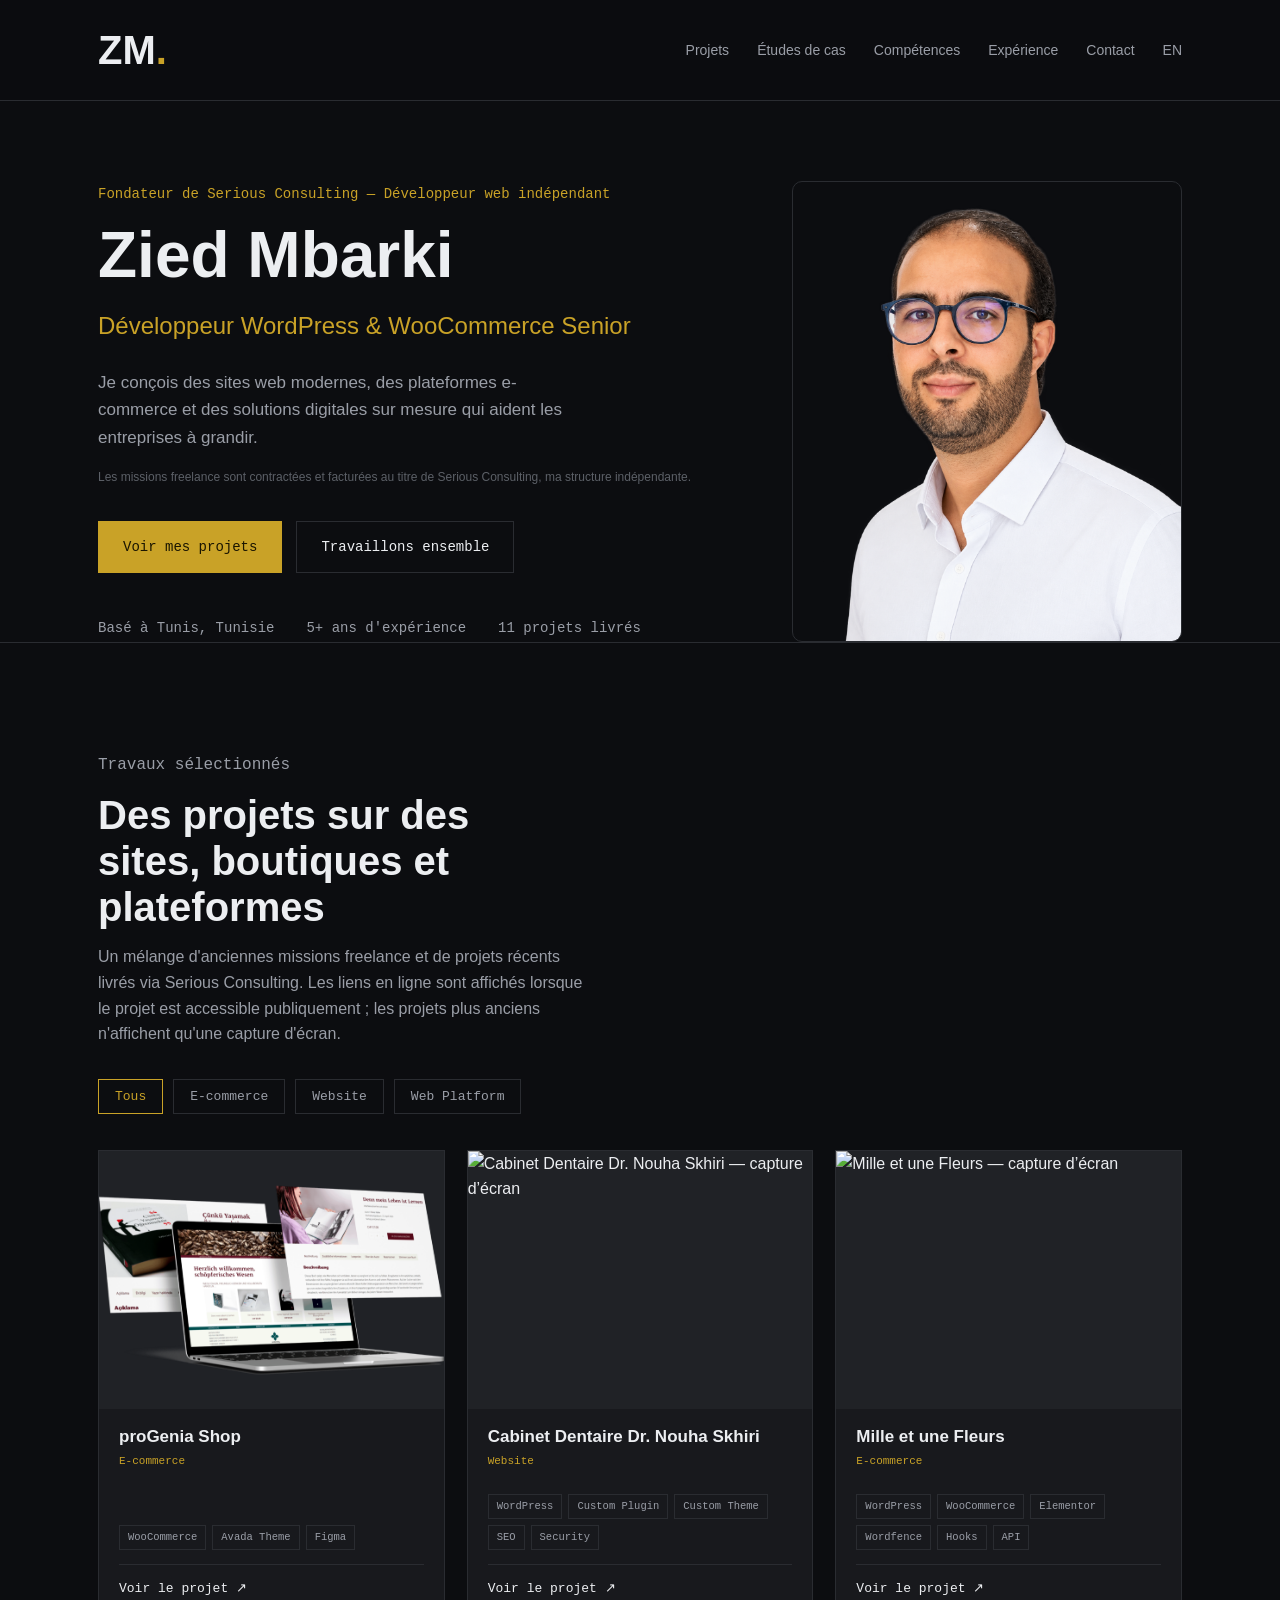
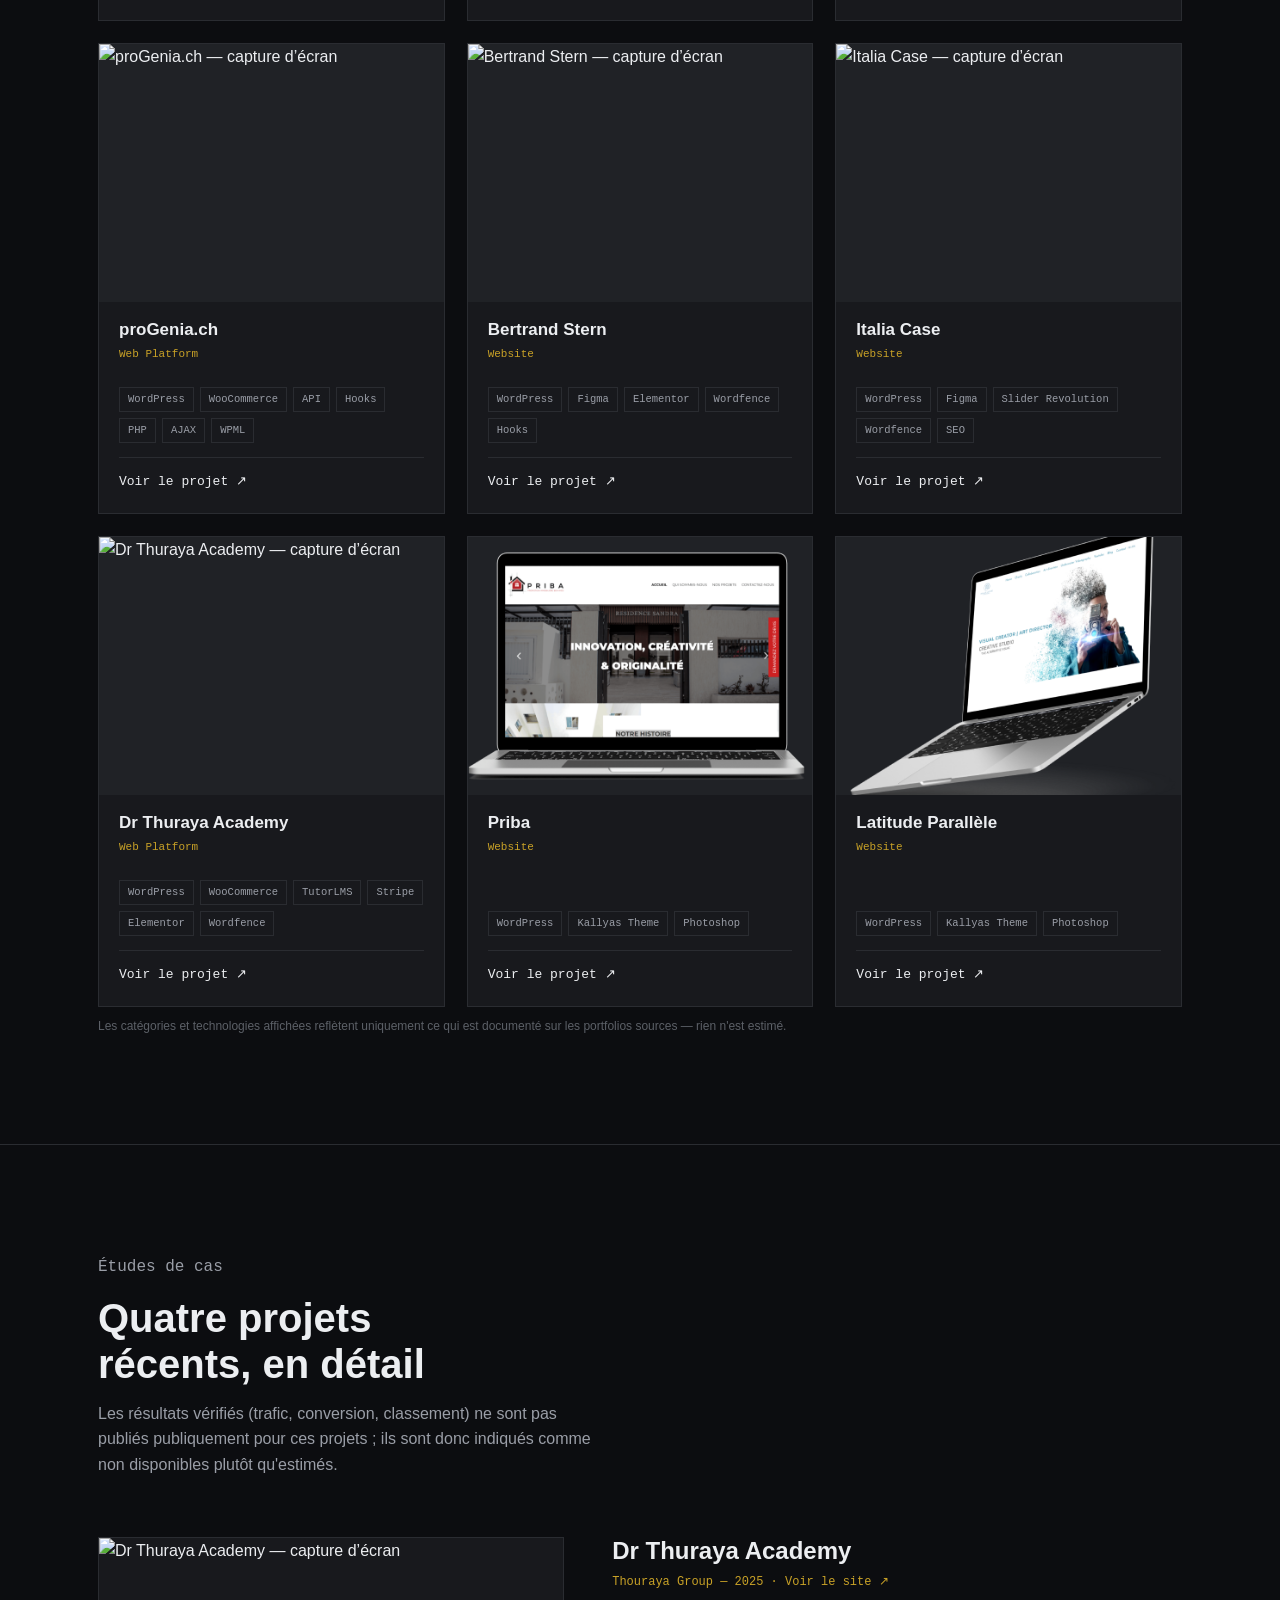
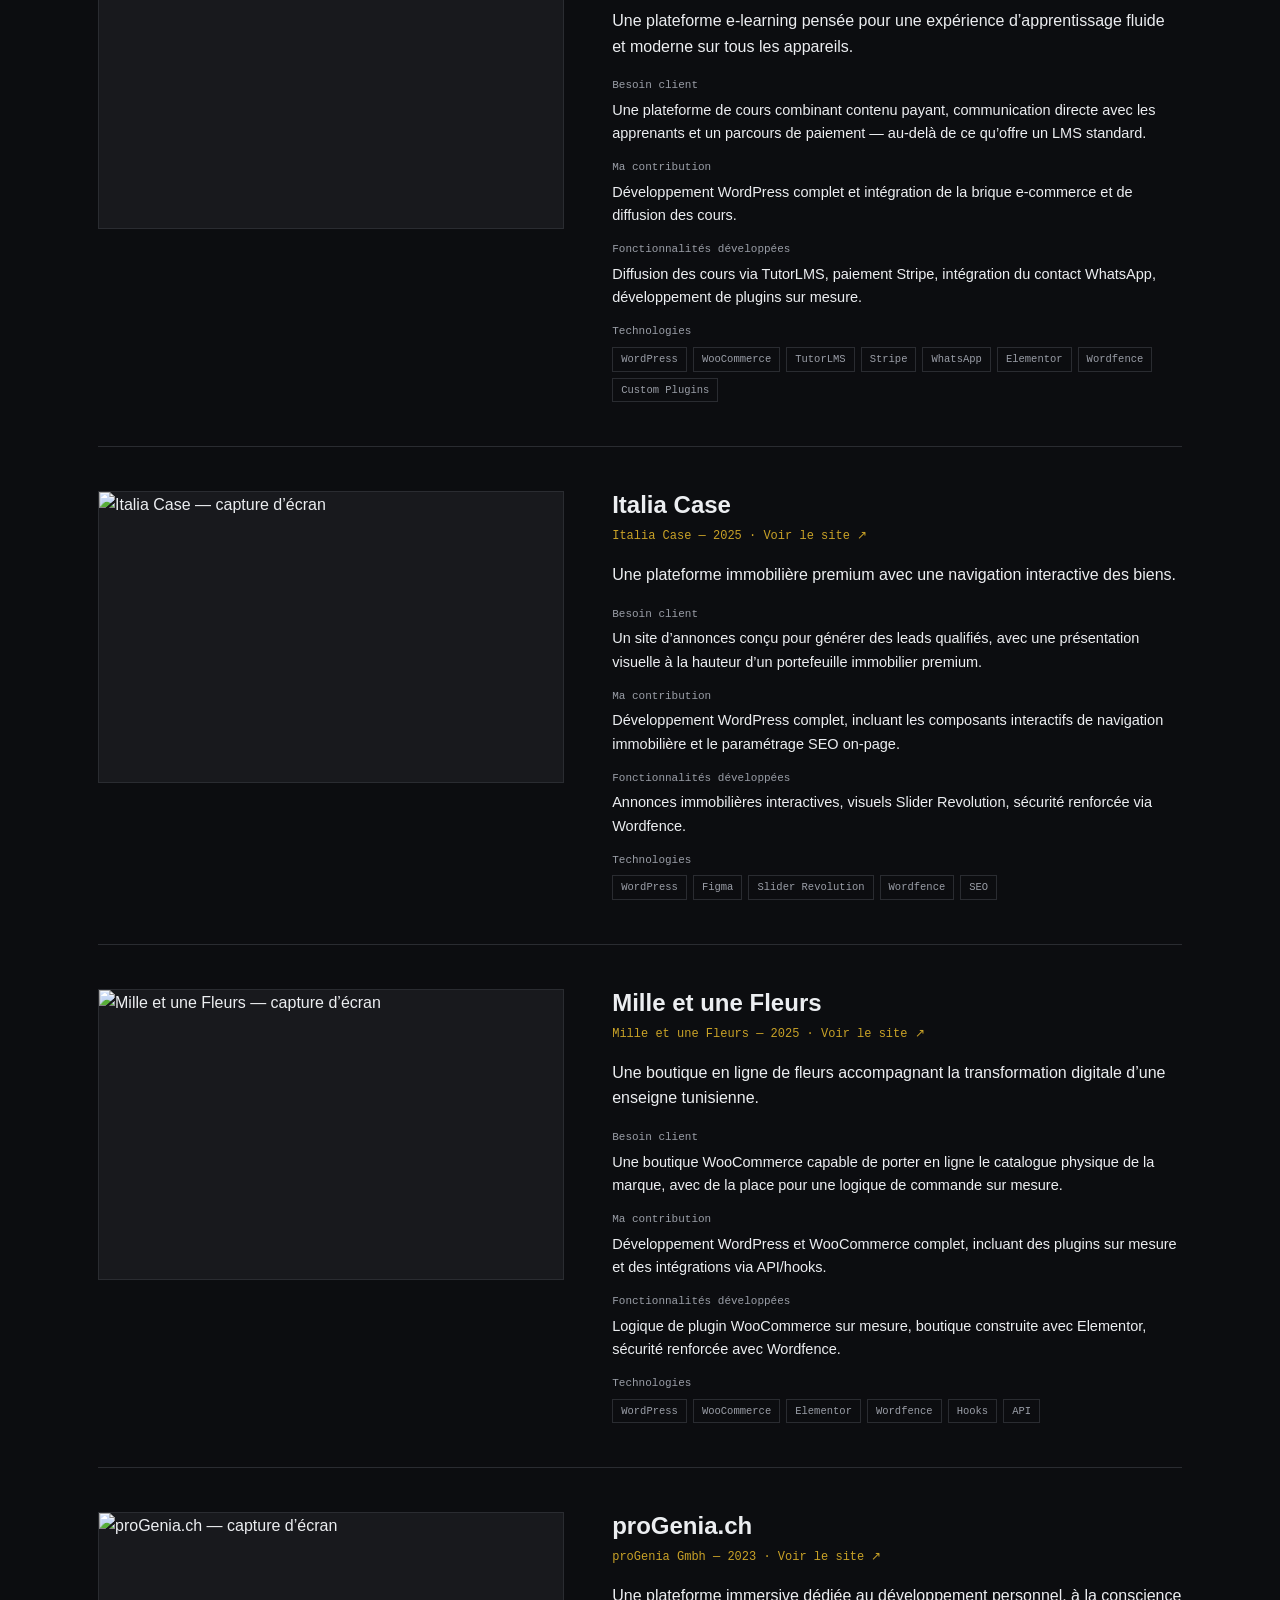
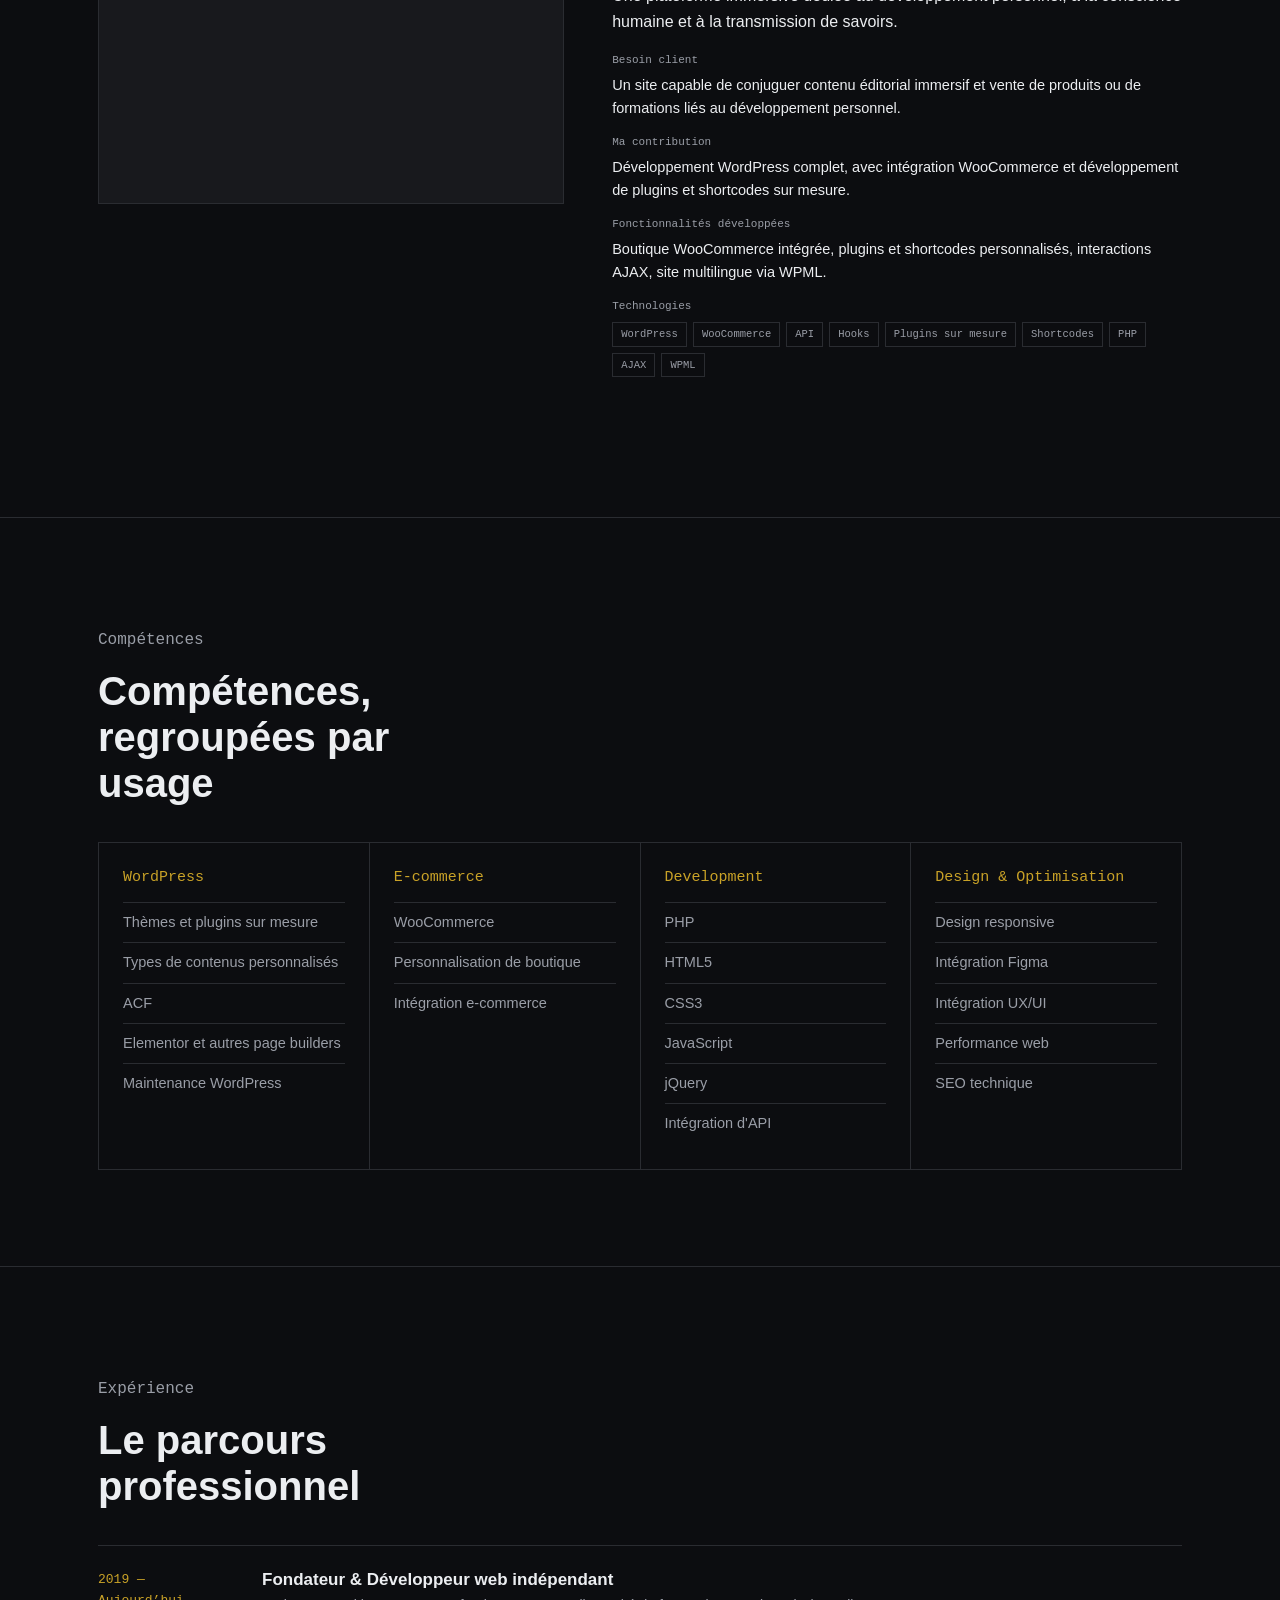
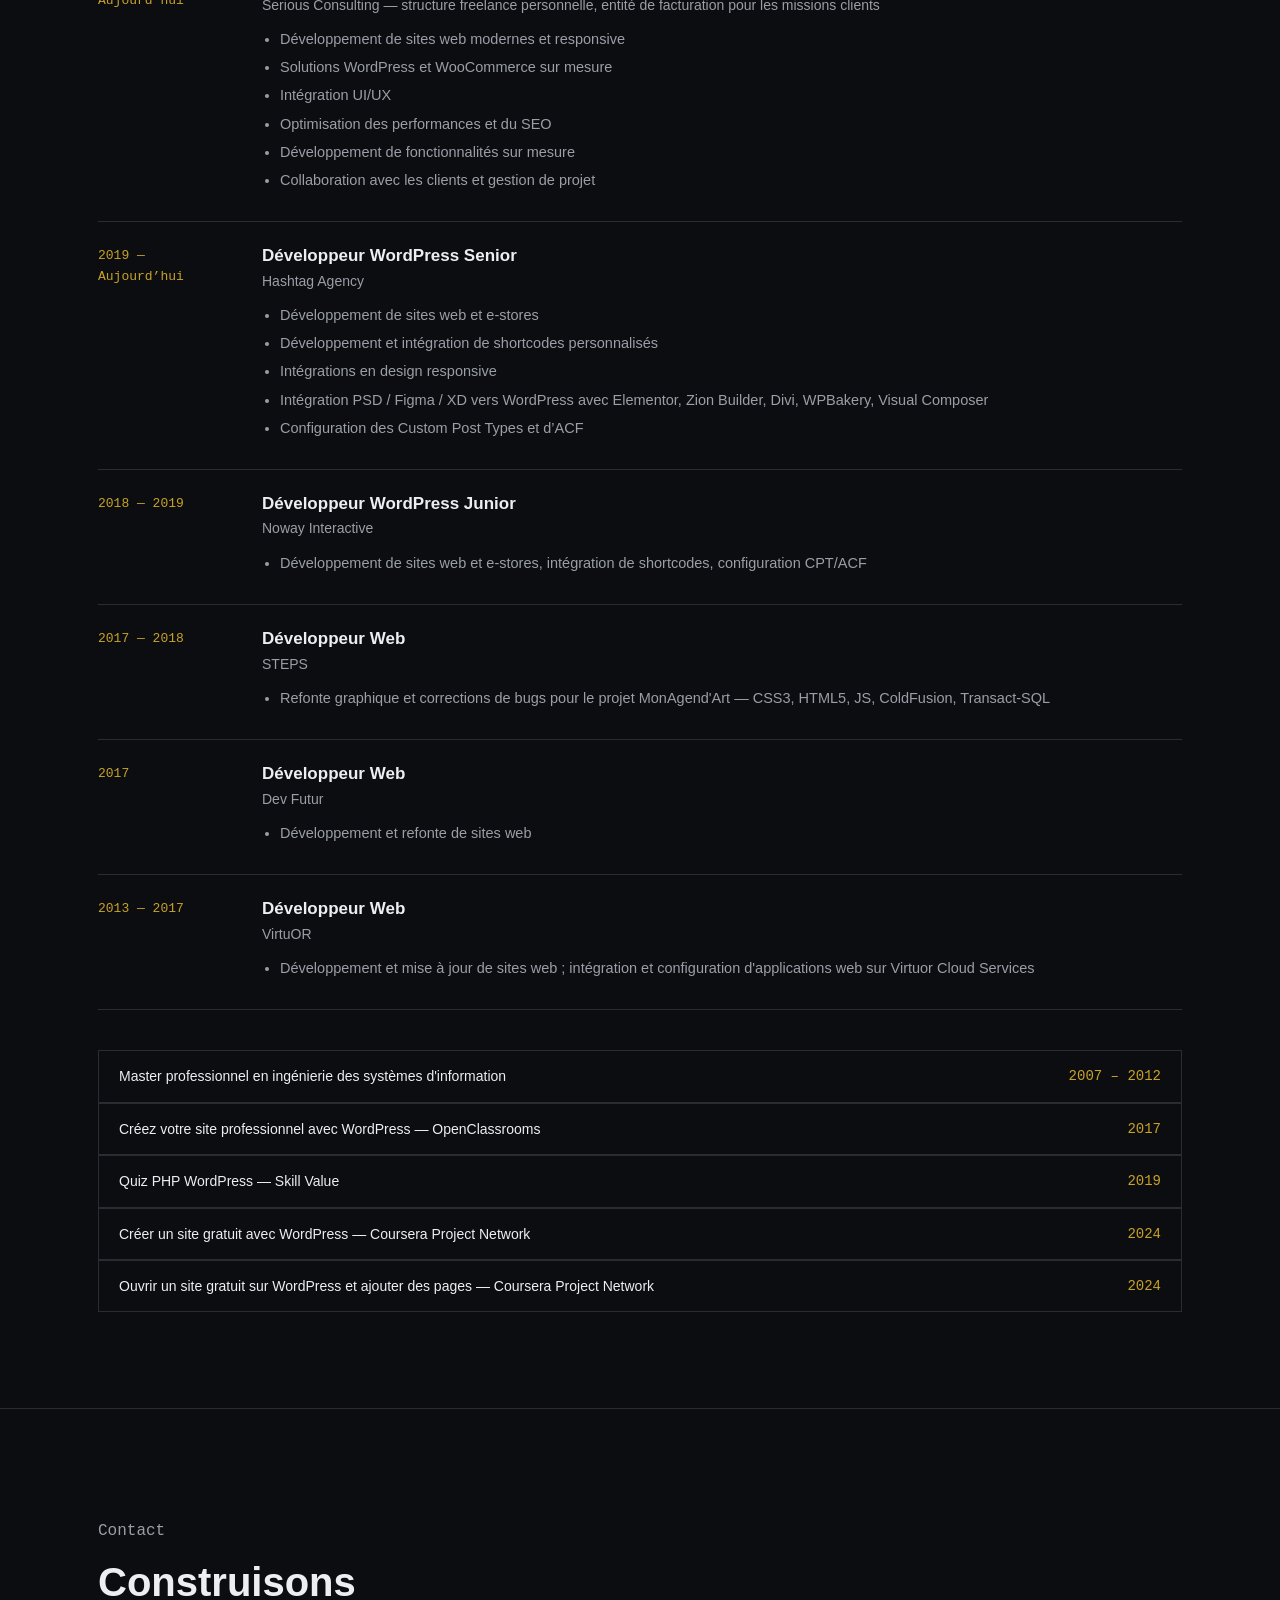
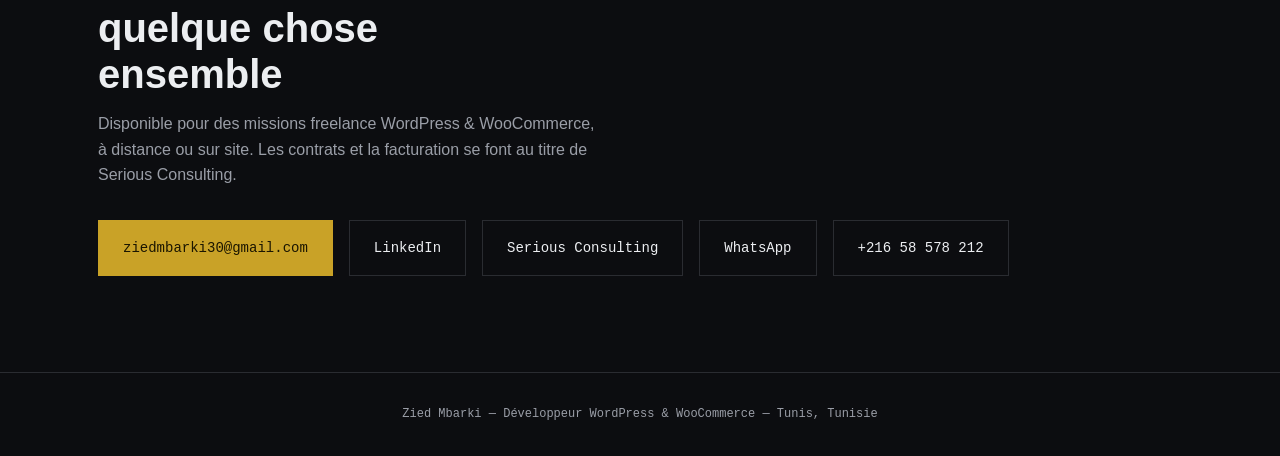
==== commit d2c9f915: "main" ====
--- a/index.html
+++ b/index.html
@@ -15,7 +15,7 @@
 <link rel="preconnect" href="https://fonts.googleapis.com">
 <link rel="preconnect" href="https://fonts.gstatic.com" crossorigin>
 <link href="https://fonts.googleapis.com/css2?family=Space+Grotesk:wght@400;500;600;700&family=Inter:wght@400;500;600&family=JetBrains+Mono:wght@400;500&display=swap" rel="stylesheet">
-<link rel="stylesheet" type="text/css" href="css/main.css">
+<link rel="stylesheet" type="text/css" href="main.css">
 </head>
 <body>
 
@@ -198,15 +198,15 @@
 <script>
 // ---- Project data (only documented facts — see PROJECT-NOTES.md for sourcing) ----
 const projects = [
-  {name:"proGenia Shop", cat:"E-commerce", tags:["WooCommerce","Avada Theme","Figma"], img:"img/projects/shop-800.webp", url:"https://progenia.ch/shop/"},
+  {name:"proGenia Shop", cat:"E-commerce", tags:["WooCommerce","Avada Theme","Figma"], img:"shop-800.webp", url:"https://progenia.ch/shop/"},
   {name:"Cabinet Dentaire Dr. Nouha Skhiri", cat:"Website", tags:["WordPress","Custom Plugin","Custom Theme","SEO","Security"], img:"https://serious-consulting.com/wp-content/uploads/2026/07/cabinet-dentaire-ns.webp", url:"https://cabinet-dentaire-ns.com"},
   {name:"Mille et une Fleurs", cat:"E-commerce", tags:["WordPress","WooCommerce","Elementor","Wordfence","Hooks","API"], img:"https://serious-consulting.com/wp-content/uploads/2026/04/boutique-en-ligne.webp", url:"https://mille-et-une-fleurs.tn"},
   {name:"proGenia.ch", cat:"Web Platform", tags:["WordPress","WooCommerce","API","Hooks","PHP","AJAX","WPML"], img:"https://serious-consulting.com/wp-content/uploads/2026/04/Plateforme-de-developpement-personnel.webp", url:"https://proGenia.ch"},
   {name:"Bertrand Stern", cat:"Website", tags:["WordPress","Figma","Elementor","Wordfence","Hooks"], img:"https://serious-consulting.com/wp-content/uploads/2026/04/bertrandstern_-website.webp", url:"https://www.bertrandstern.de"},
   {name:"Italia Case", cat:"Website", tags:["WordPress","Figma","Slider Revolution","Wordfence","SEO"], img:"https://serious-consulting.com/wp-content/uploads/2026/04/italia_case_website.webp", url:"https://www.italia-case.com"},
   {name:"Dr Thuraya Academy", cat:"Web Platform", tags:["WordPress","WooCommerce","TutorLMS","Stripe","Elementor","Wordfence"], img:"https://serious-consulting.com/wp-content/uploads/2026/04/thouraya_group_serious_consulting.webp", url:"https://thourayagroup.com"},
-  {name:"Priba", cat:"Website", tags:["WordPress","Kallyas Theme","Photoshop"], img:"img/projects/priba-800.webp", url:"https://priba.tn/"},
-  {name:"Latitude Parallèle", cat:"Website", tags:["WordPress","Kallyas Theme","Photoshop"], img:"img/projects/latitude-800.webp", url:"https://www.latitudeparallele.com/fr/"},
+  {name:"Priba", cat:"Website", tags:["WordPress","Kallyas Theme","Photoshop"], img:"priba-800.webp", url:"https://priba.tn/"},
+  {name:"Latitude Parallèle", cat:"Website", tags:["WordPress","Kallyas Theme","Photoshop"], img:"latitude-800.webp", url:"https://www.latitudeparallele.com/fr/"},
   ];
 
 const grid = document.getElementById('grid');
--- a/main.css
+++ b/main.css
@@ -0,0 +1,119 @@
+:root{
+    --bg:#0c0d10; --surface:#18191d; --surface-2:#202226; --line:#2a2c31;
+    --text:#eceef1; --text-mute:#9a9ea7; --gold:#c9a227; --gold-soft:#8a7327;
+    --display:'Space Grotesk',sans-serif; --body:'Inter',sans-serif; --mono:'JetBrains Mono',monospace;
+    --maxw:1140px;
+  }
+  *{box-sizing:border-box;}
+  html{scroll-behavior:smooth;}
+  body{margin:0;background:var(--bg);color:var(--text);font-family:var(--body);line-height:1.6;}
+  a{color:inherit;text-decoration:none;}
+  img{max-width:100%;display:block;}
+  .wrap{max-width:var(--maxw);margin:0 auto;padding:0 28px;}
+  h1,h2,h3{font-family:var(--display);font-weight:600;margin:0;line-height:1.15;}
+  section{padding:96px 0;border-top:1px solid var(--line);}
+  .eyebrow{font-family:var(--mono);font-size:13px;color:var(--gold);margin:0 0 14px;}
+  .section-head h2{font-size:clamp(28px,4vw,40px);max-width:18ch;}
+  .section-head p{color:var(--text-mute);max-width:56ch;margin-top:14px;font-size:16px;}
+  :focus-visible{outline:2px solid var(--gold);outline-offset:3px;}
+
+  /* NAV */
+  nav{position:sticky;top:0;z-index:50;background:rgba(12,13,16,.86);backdrop-filter:blur(10px);border-bottom:1px solid var(--line);}
+  nav .wrap{display:flex;align-items:center;justify-content:space-between;padding:18px 28px;}
+  nav .brand{font-family:var(--display);font-weight:700;font-size:40px;}
+  nav ul{list-style:none;display:flex;gap:28px;margin:0;padding:0;}
+  nav ul a{font-size:14px;color:var(--text-mute);transition:color .15s;}
+  nav ul a:hover{color:var(--text);}
+  .nav-toggle{display:none;background:none;border:1px solid var(--line);color:var(--text);padding:8px 12px;font-family:var(--mono);font-size:13px;}
+  @media(max-width:760px){
+    nav ul{position:fixed;inset:64px 0 auto 0;background:var(--bg);flex-direction:column;padding:20px 28px;border-bottom:1px solid var(--line);display:none;}
+    nav ul.open{display:flex;}
+    .nav-toggle{display:block;}
+  }
+
+  /* HERO */
+  .hero{border-top:none;padding-top:80px;}
+  .hero .eyebrow{font-size:14px;}
+  .hero h1{font-size:clamp(38px,6vw,64px);max-width:14ch;}
+  .hero .role{font-size:clamp(19px,2.4vw,24px);color:var(--gold);margin-top:14px;font-family:var(--display);font-weight:500;}
+  .hero p.lede{color:var(--text-mute);max-width:52ch;margin-top:20px;font-size:17px;}
+  .hero .cta-row{display:flex;gap:14px;margin-top:34px;flex-wrap:wrap;}
+  .btn{font-family:var(--mono);font-size:14px;padding:14px 24px;border:1px solid var(--line);color:var(--text);transition:border-color .15s,color .15s;}
+  .btn.primary{background:var(--gold);border-color:var(--gold);color:#1a1500;}
+  .btn:hover{border-color:var(--gold);color:var(--gold);}
+  .btn.primary:hover{opacity:.9;color:#1a1500;}
+  .hero .meta{margin-top:44px;display:flex;gap:32px;flex-wrap:wrap;color:var(--text-mute);font-size:14px;font-family:var(--mono);}
+
+  /* PROJECTS */
+  .filters{display:flex;gap:10px;flex-wrap:wrap;margin:32px 0 36px;}
+  .filters button{font-family:var(--mono);font-size:13px;background:none;border:1px solid var(--line);color:var(--text-mute);padding:9px 16px;cursor:pointer;transition:.15s;}
+  .filters button.active,.filters button:hover{border-color:var(--gold);color:var(--gold);}
+  .grid{display:grid;grid-template-columns:repeat(3,1fr);gap:22px;}
+  @media(max-width:900px){.grid{grid-template-columns:repeat(2,1fr);}}
+  @media(max-width:600px){.grid{grid-template-columns:1fr;}}
+  .card{background:var(--surface);border:1px solid var(--line);overflow:hidden;display:flex;flex-direction:column;}
+  .card .thumb{aspect-ratio:4/3;overflow:hidden;background:var(--surface-2);}
+  .card .thumb img{width:100%;height:100%;object-fit:cover;}
+  .card .body{padding:18px 20px 20px;flex:1;display:flex;flex-direction:column;}
+  .card h3{font-size:17px;}
+  .card .cat{font-family:var(--mono);font-size:11px;color:var(--gold);margin:6px 0 10px;}
+  .card .tags{display:flex;flex-wrap:wrap;gap:6px;margin-top:auto;padding-top:14px;}
+  .card .tags span{font-family:var(--mono);font-size:10.5px;color:var(--text-mute);border:1px solid var(--line);padding:3px 8px;}
+  .card .view{margin-top:14px;font-family:var(--mono);font-size:13px;color:var(--text);border-top:1px solid var(--line);padding-top:14px;}
+  .card .view:hover{color:var(--gold);}
+  .card .view.disabled{color:#565a62;cursor:default;}
+
+  /* CASE STUDIES */
+  .case{display:grid;grid-template-columns:0.9fr 1.1fr;gap:48px;padding:44px 0;border-bottom:1px solid var(--line);align-items:start;}
+  .case:last-child{border-bottom:none;}
+  .case .thumb{aspect-ratio:16/10;overflow:hidden;background:var(--surface);border:1px solid var(--line);}
+  .case .thumb img{width:100%;height:100%;object-fit:cover;}
+  .case h3{font-size:24px;}
+  .case .client{font-family:var(--mono);font-size:12px;color:var(--gold);margin:8px 0 16px;}
+  .case dl{margin:18px 0 0;}
+  .case dt{font-family:var(--mono);font-size:11px;color:var(--text-mute);margin-top:14px;}
+  .case dd{margin:4px 0 0;font-size:14.5px;}
+  .case .tags{display:flex;flex-wrap:wrap;gap:6px;margin-top:6px;}
+  .case .tags span{font-family:var(--mono);font-size:10.5px;color:var(--text-mute);border:1px solid var(--line);padding:3px 8px;}
+  @media(max-width:760px){.case{grid-template-columns:1fr;}}
+
+  /* SKILLS */
+  .skills-grid{display:grid;grid-template-columns:repeat(4,1fr);gap:1px;background:var(--line);border:1px solid var(--line);margin-top:36px;}
+  .skill-col{background:var(--bg);padding:26px 24px;}
+  .skill-col h3{font-size:15px;color:var(--gold);font-family:var(--mono);font-weight:500;}
+  .skill-col ul{list-style:none;margin:16px 0 0;padding:0;}
+  .skill-col li{padding:8px 0;border-top:1px solid var(--line);font-size:14.5px;color:var(--text-mute);}
+  @media(max-width:860px){.skills-grid{grid-template-columns:1fr 1fr;}}
+  @media(max-width:520px){.skills-grid{grid-template-columns:1fr;}}
+
+  /* EXPERIENCE */
+  .timeline{margin-top:36px;}
+  .job{display:grid;grid-template-columns:140px 1fr;gap:24px;padding:24px 0;border-top:1px solid var(--line);}
+  .job:last-child{border-bottom:1px solid var(--line);}
+  .job .years{font-family:var(--mono);font-size:13px;color:var(--gold);}
+  .job h3{font-size:17px;}
+  .job .org{font-size:14px;color:var(--text-mute);margin-top:4px;}
+  .job ul{margin:12px 0 0;padding-left:18px;color:var(--text-mute);font-size:14.5px;}
+  .job li{margin-bottom:5px;}
+  @media(max-width:600px){.job{grid-template-columns:1fr;}}
+  .edu{margin-top:40px;display:grid;gap:2px;background:var(--line);border:1px solid var(--line);}
+  .edu-row{background:var(--bg);display:flex;justify-content:space-between;gap:16px;padding:14px 20px;font-size:14px;flex-wrap:wrap;}
+  .edu-row .y{font-family:var(--mono);color:var(--gold);}
+
+  /* CONTACT */
+  .contact-box{margin-top:32px;display:flex;flex-wrap:wrap;gap:16px;}
+  .contact-box a{font-family:var(--mono);font-size:14px;padding:16px 24px;border:1px solid var(--line);}
+  .contact-box a.primary{background:var(--gold);color:#1a1500;border-color:var(--gold);}
+  .contact-box a:hover{border-color:var(--gold);color:var(--gold);}
+  .contact-box a.primary:hover{opacity:.9;color:#1a1500;}
+
+  footer{padding:32px 28px;text-align:center;font-family:var(--mono);font-size:12px;color:var(--text-mute);border-top:1px solid var(--line);}
+  .note{font-size:12px;color:#5c6067;margin-top:10px;}
+    .hero-flex{display:flex;align-items:center;justify-content:space-between;gap:48px;}
+  .hero-text{flex:1;min-width:0;}
+  .hero-portrait{flex-shrink:0;width:36%;}
+  .hero-portrait img{width:100%;height:auto;aspect-ratio:260/307;object-fit:cover;border-radius:10px;border:1px solid var(--line,#2a2c31);}
+  @media(max-width:760px){
+    .hero-flex{flex-direction:column-reverse;align-items:flex-start;}
+    .hero-portrait{width:150px;}
+  }
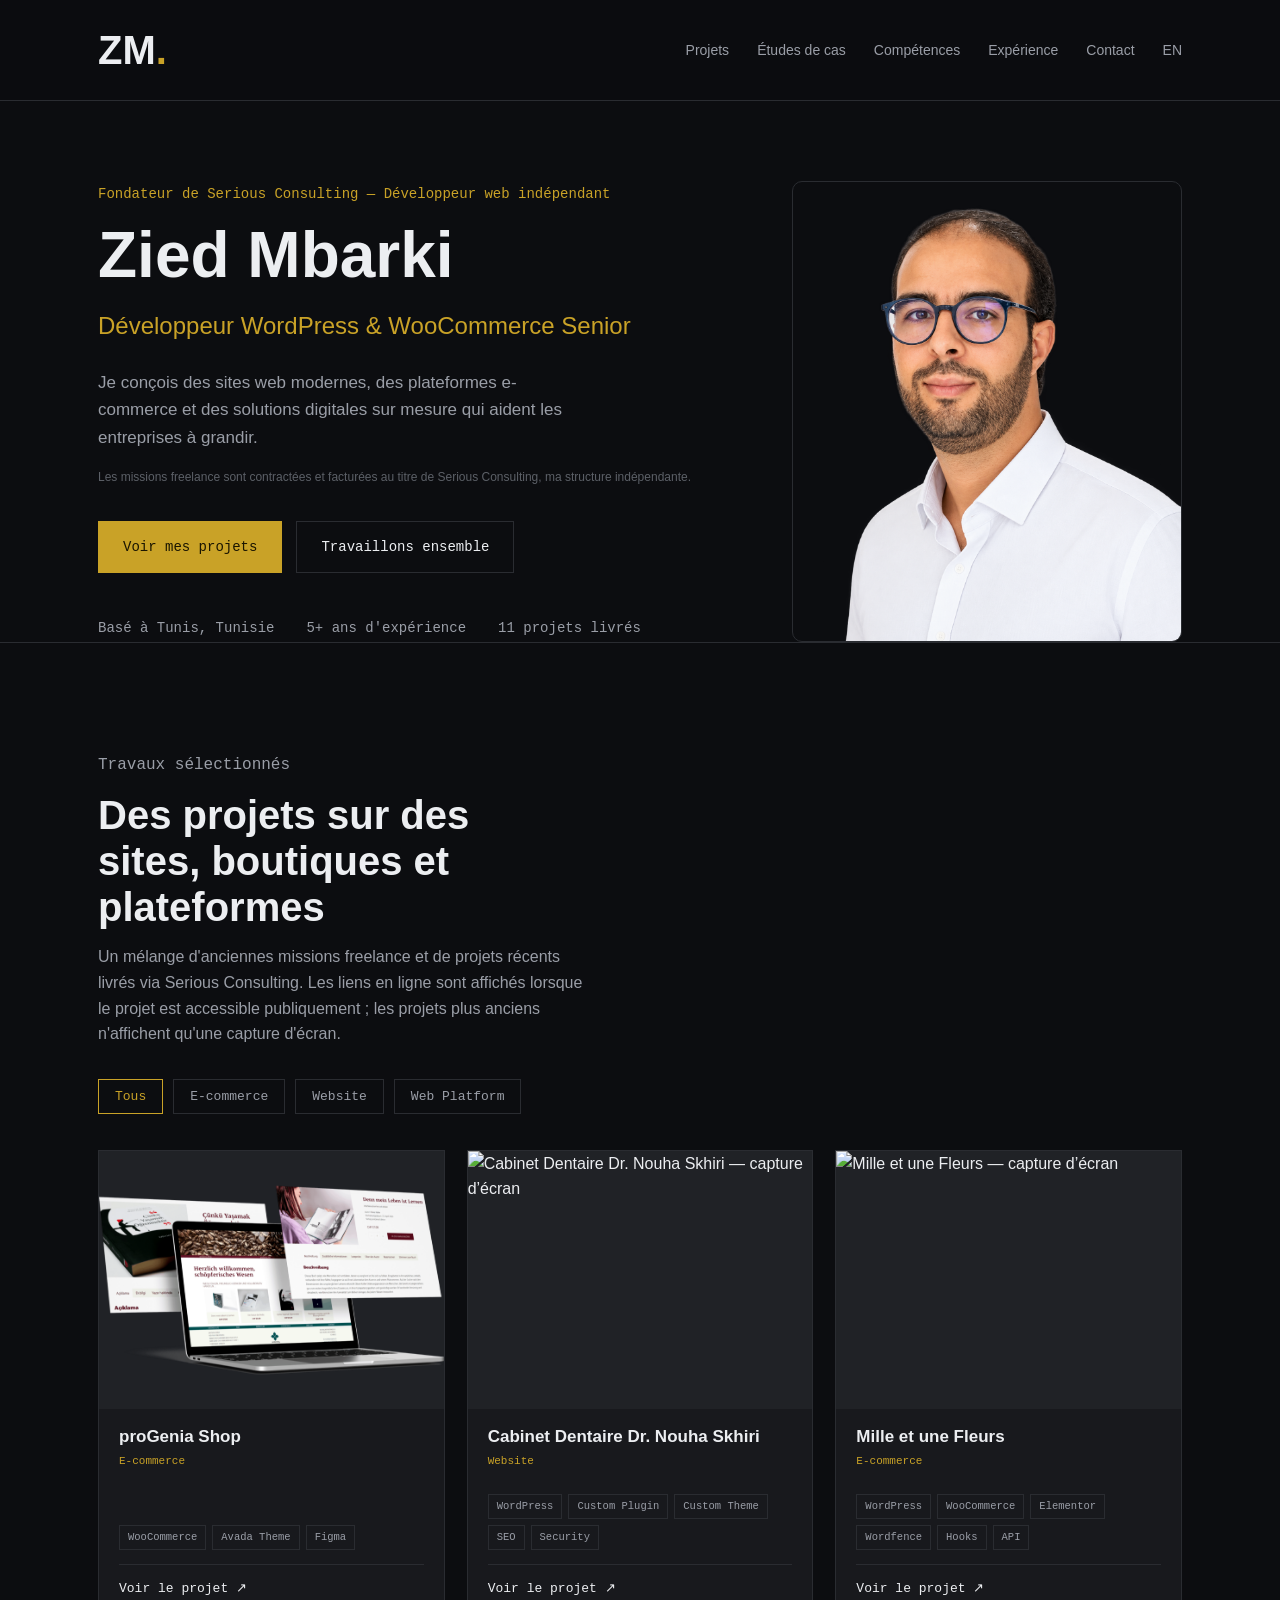
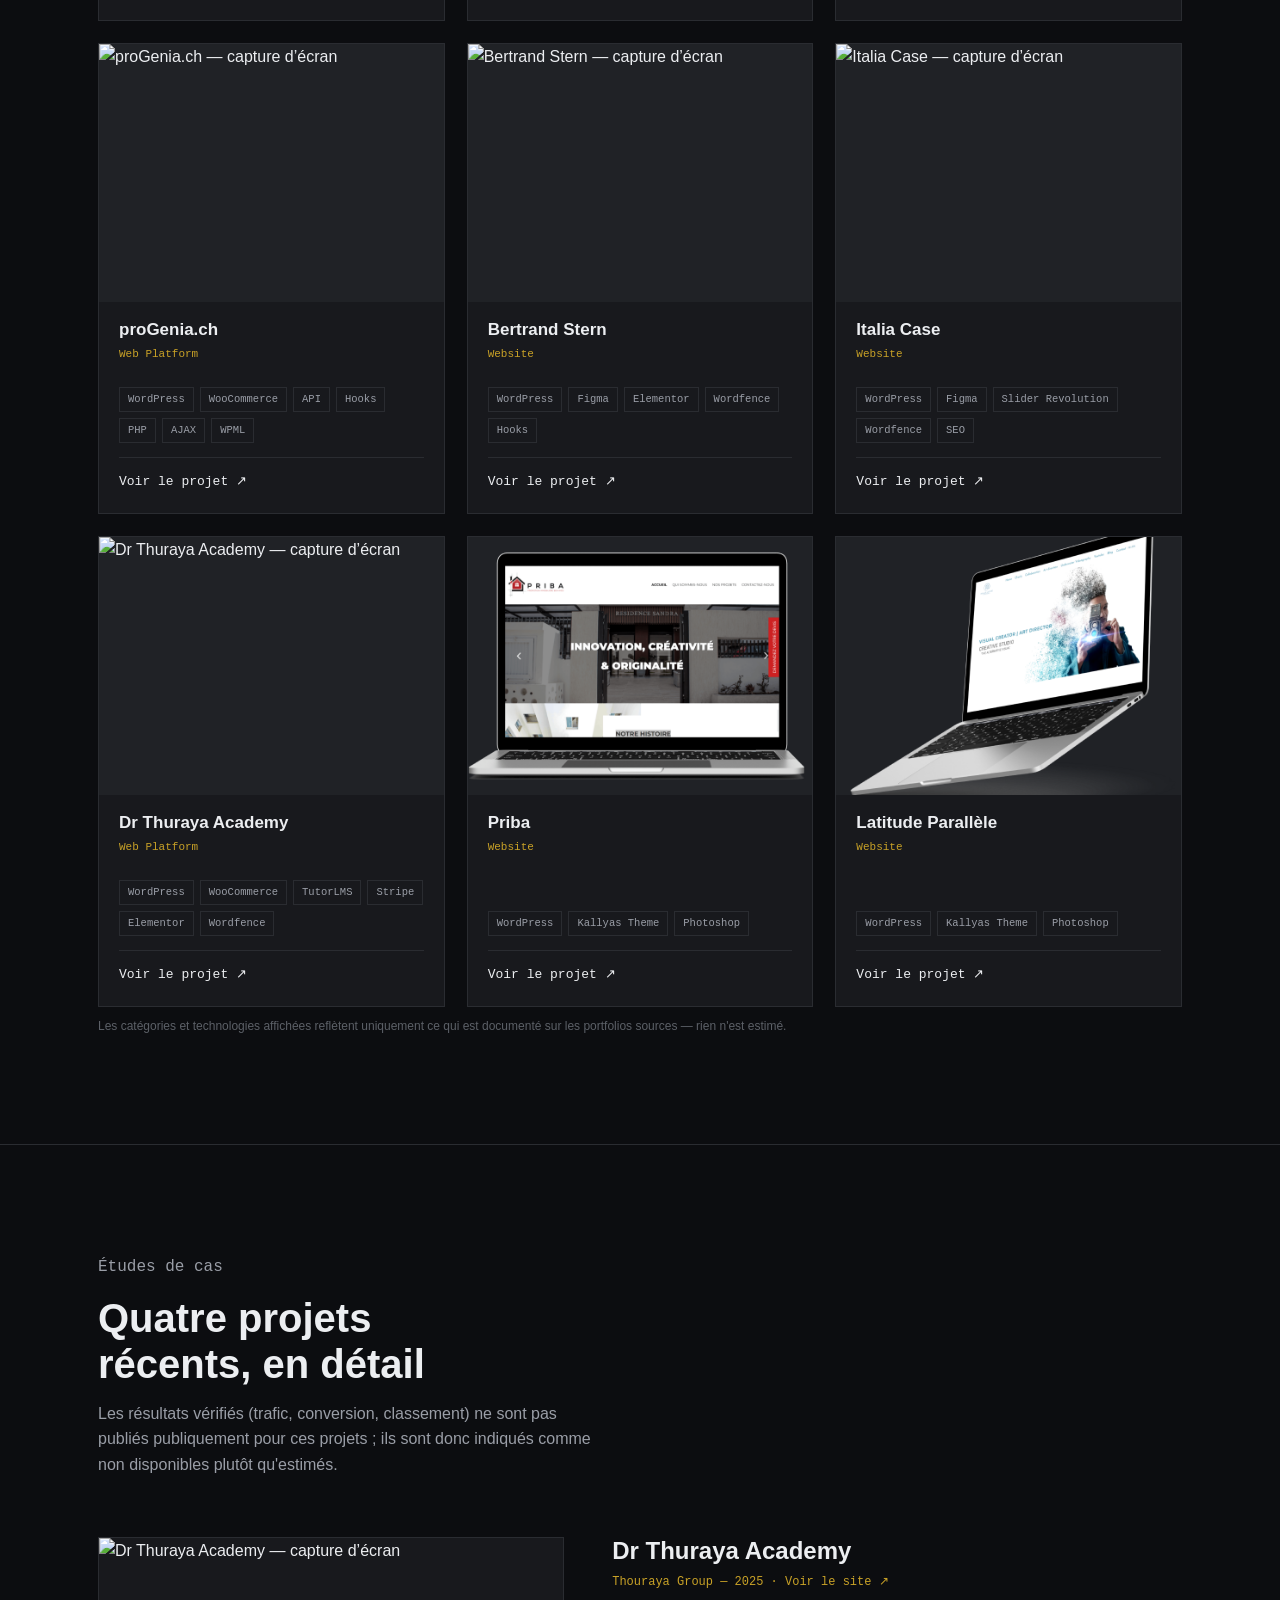
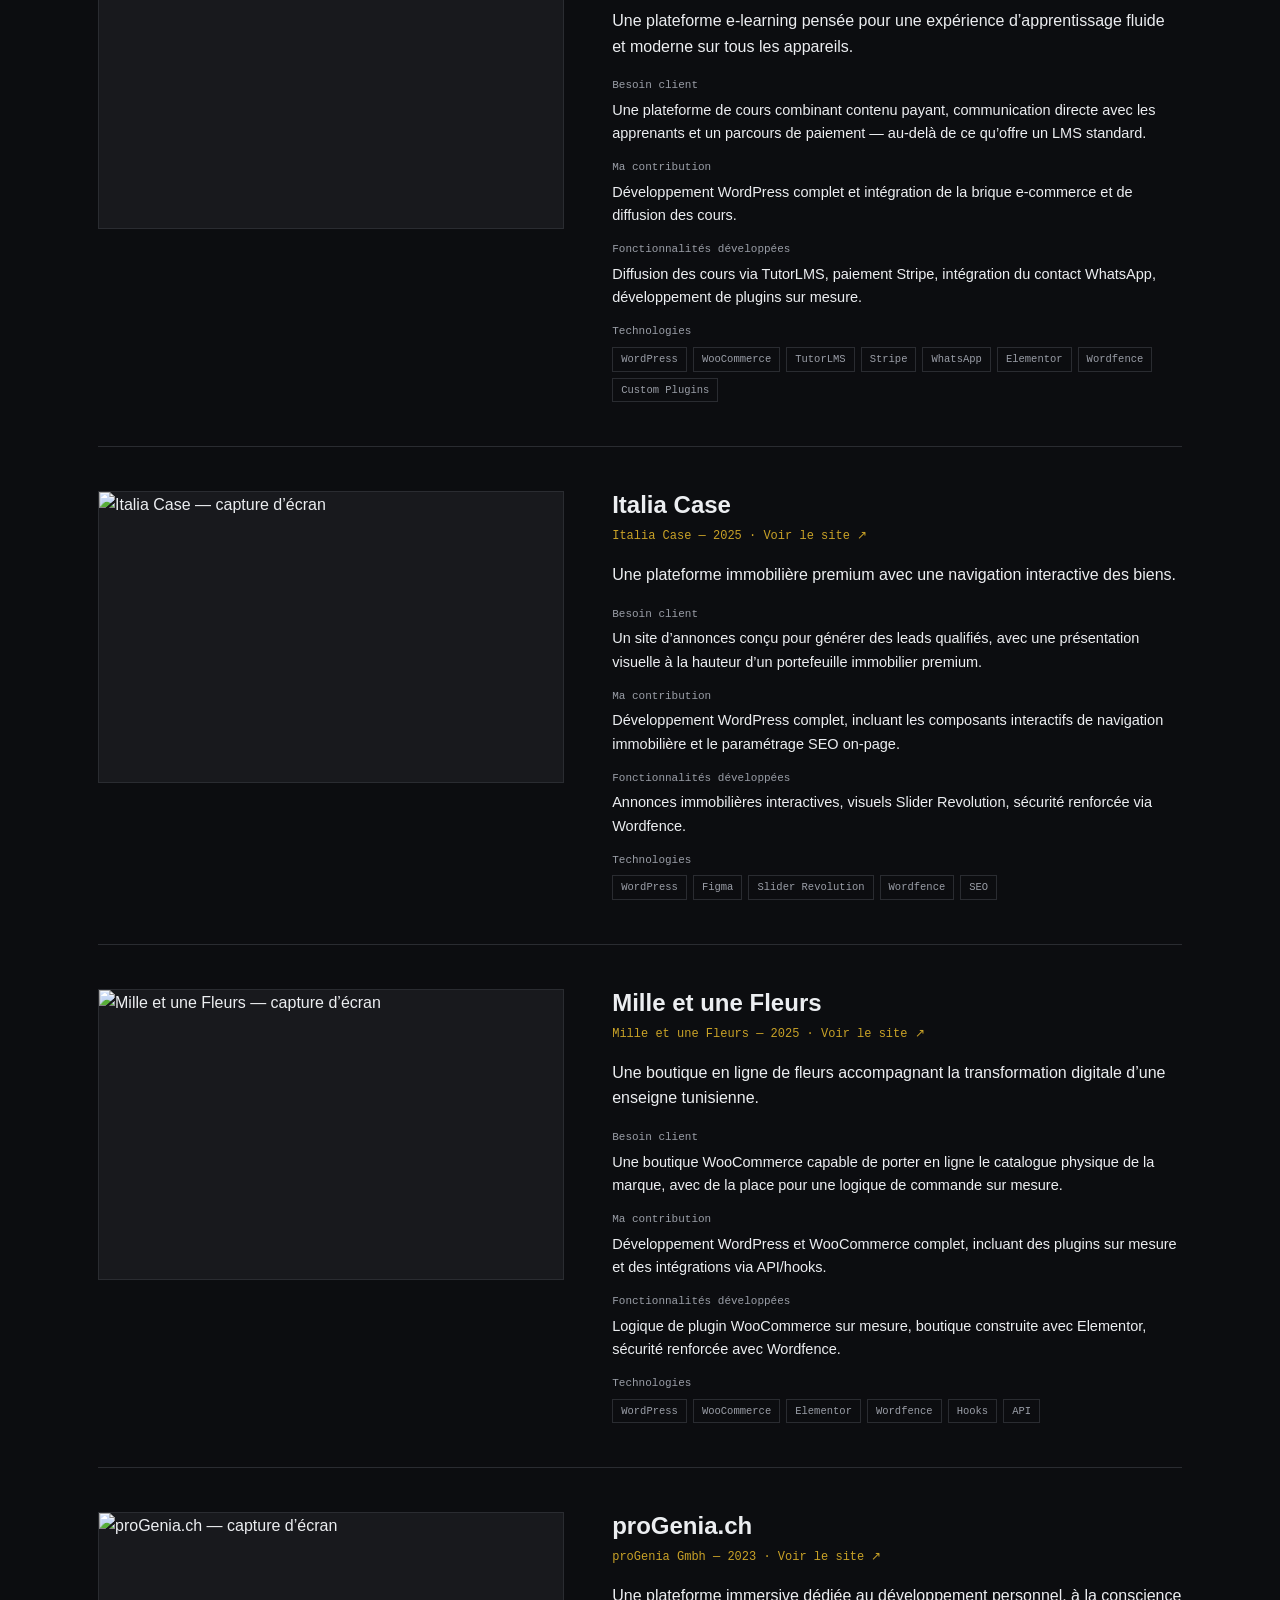
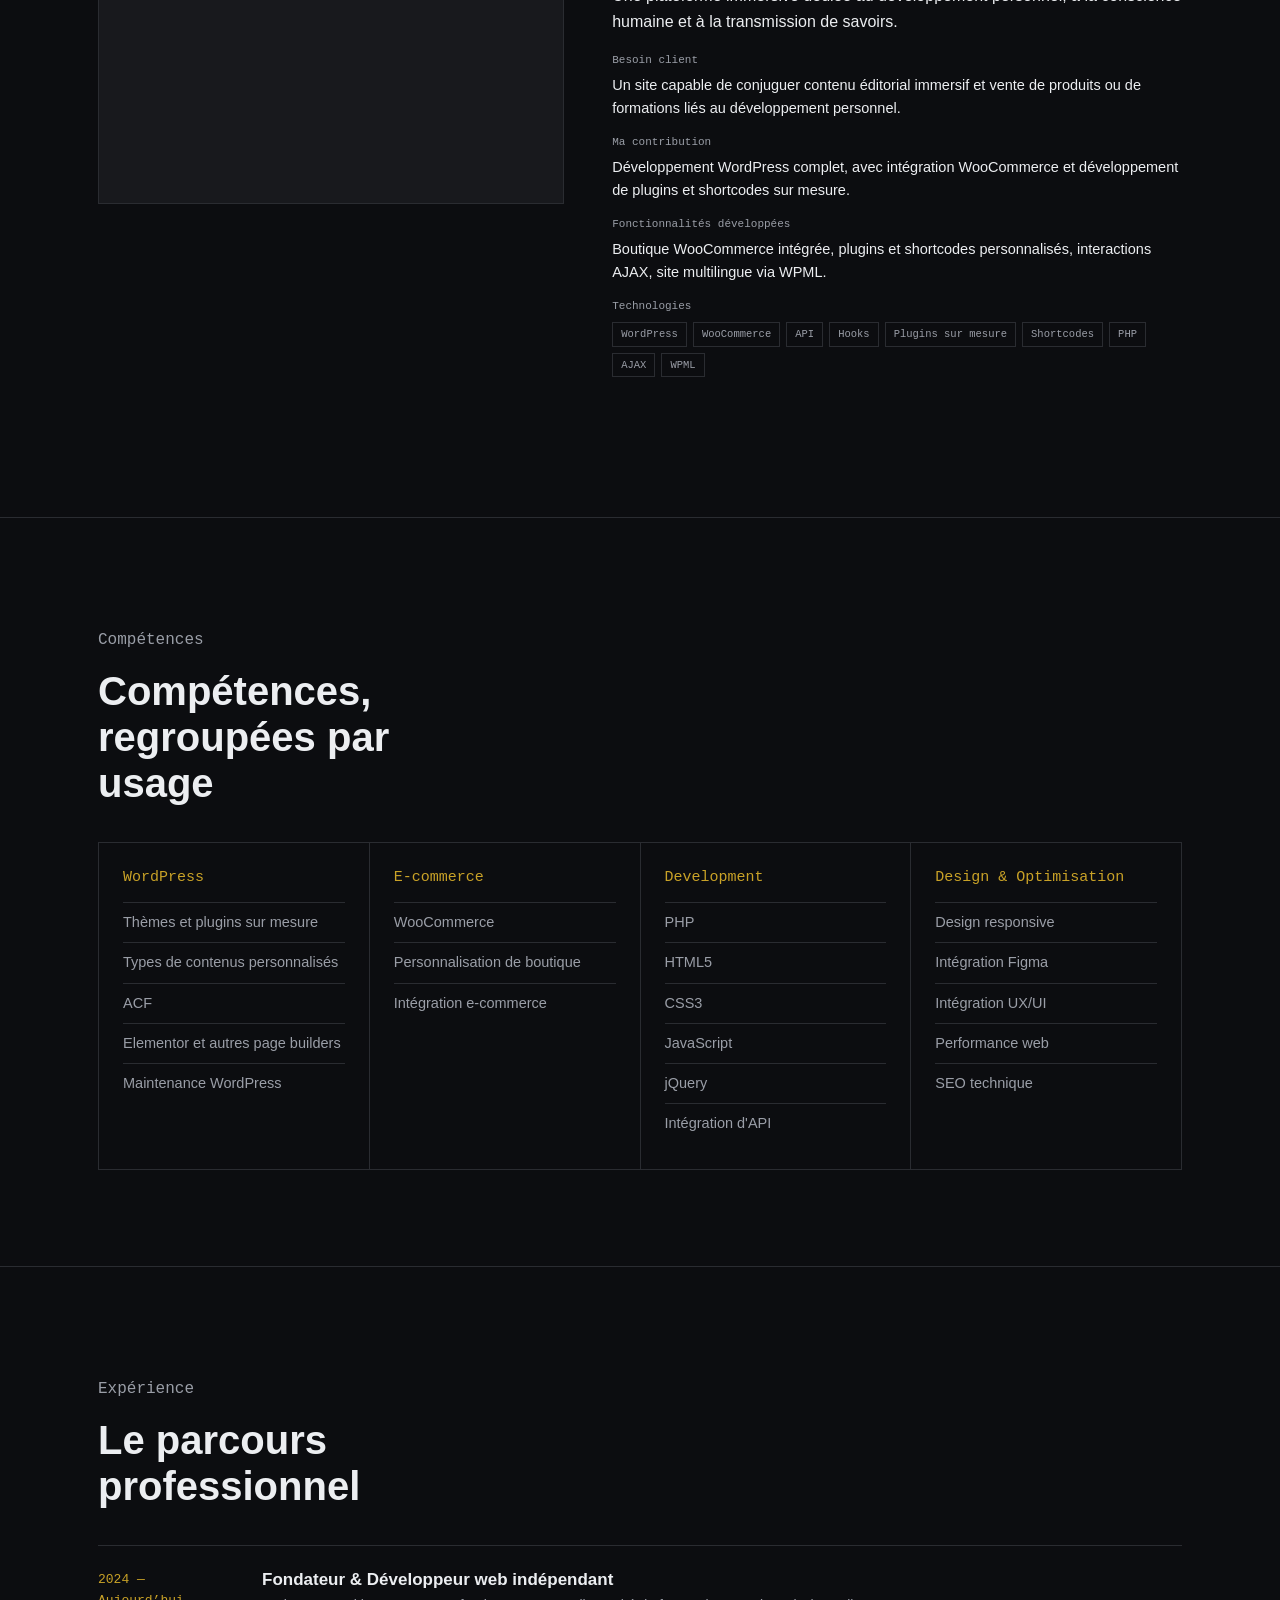
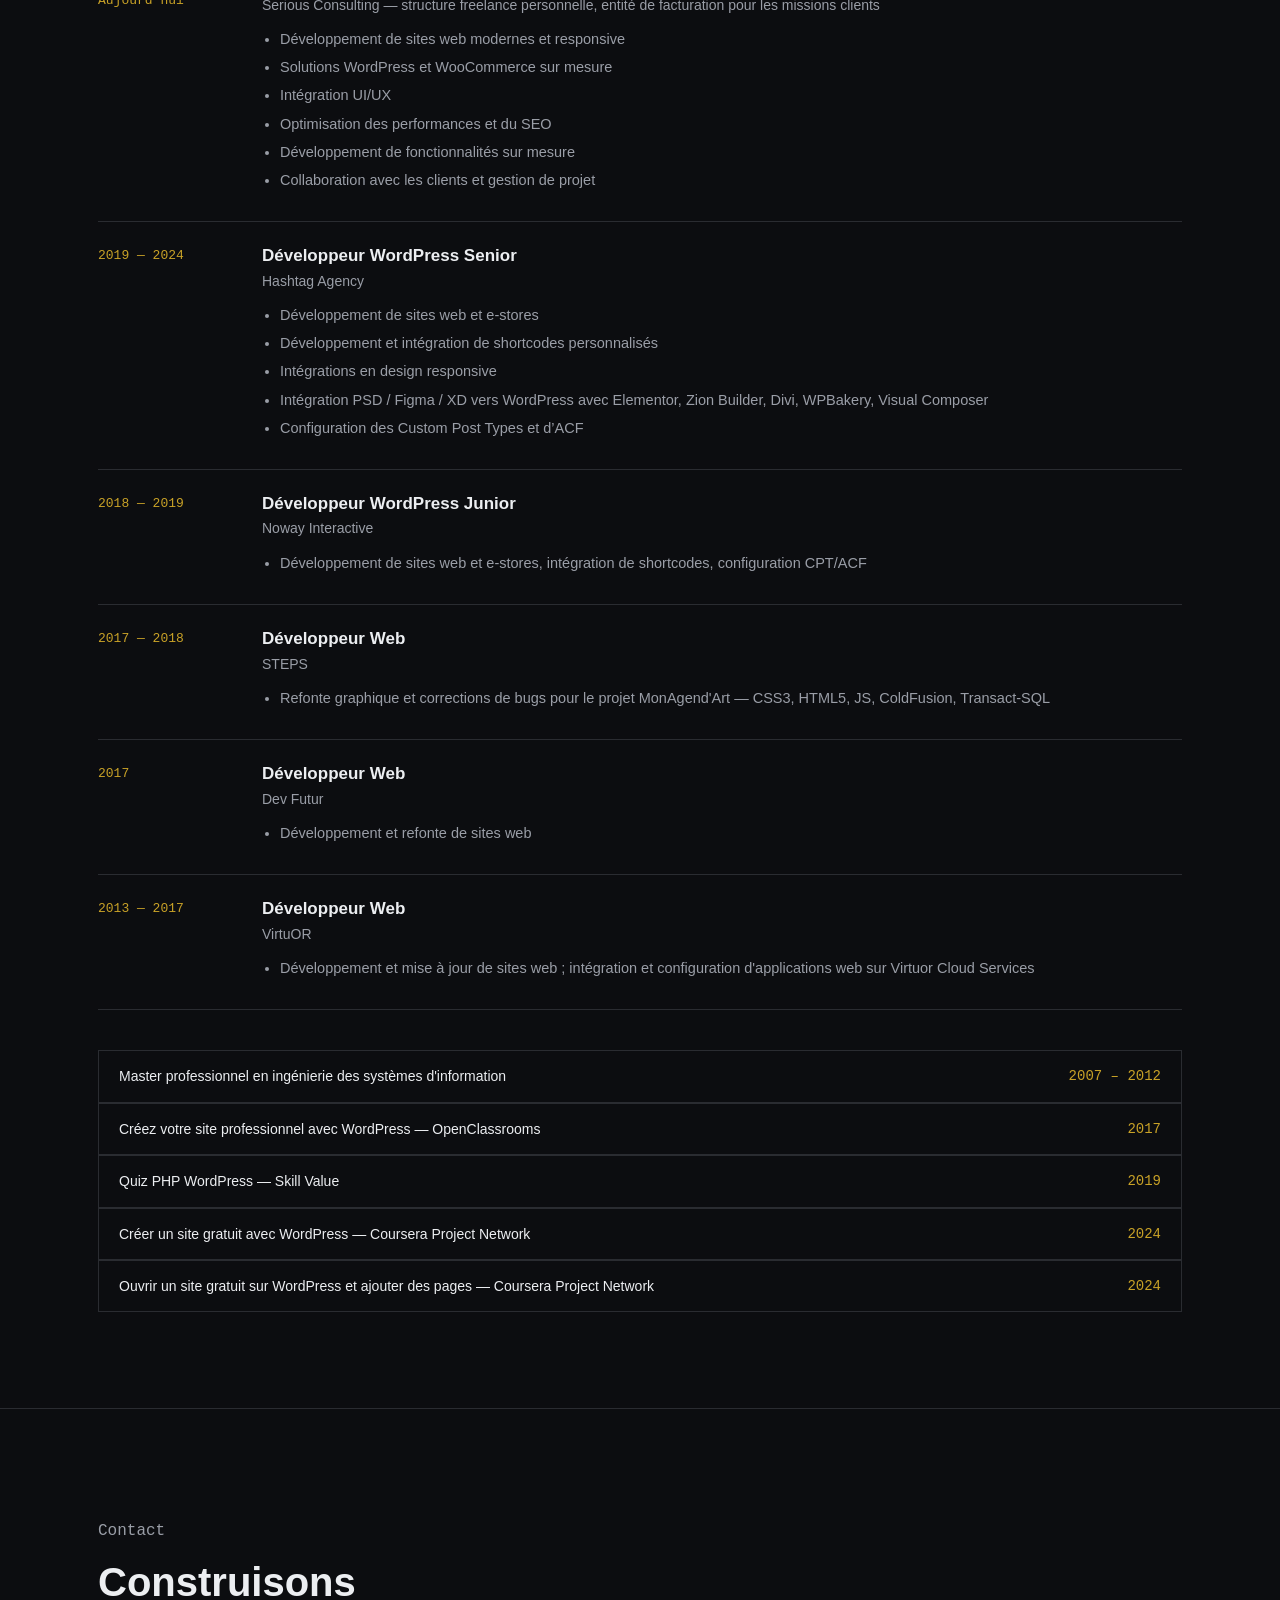
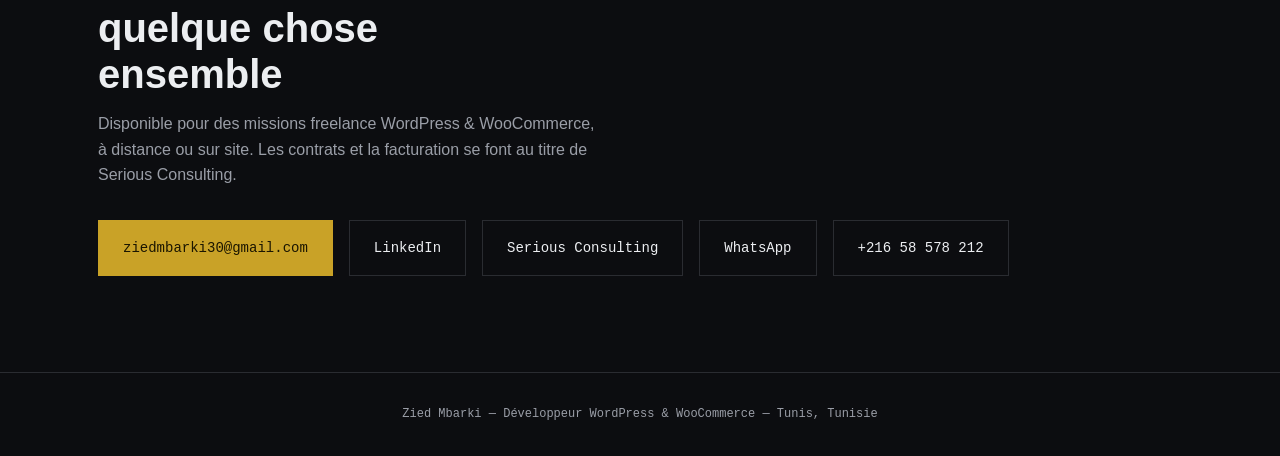
==== commit 6fa18058: "Update index.html" ====
--- a/index.html
+++ b/index.html
@@ -16,6 +16,7 @@
 <link rel="preconnect" href="https://fonts.gstatic.com" crossorigin>
 <link href="https://fonts.googleapis.com/css2?family=Space+Grotesk:wght@400;500;600;700&family=Inter:wght@400;500;600&family=JetBrains+Mono:wght@400;500&display=swap" rel="stylesheet">
 <link rel="stylesheet" type="text/css" href="main.css">
+<link rel="icon" href="favicon.png" sizes="32x32">
 </head>
 <body>
 
@@ -29,7 +30,7 @@
       <li><a href="#skills">Compétences</a></li>
       <li><a href="#experience">Expérience</a></li>
       <li><a href="#contact">Contact</a></li>
-      <li><a href="index-en.php">EN</a></li>
+      <li><a href="index-en.html">EN</a></li>
     </ul>
   </div>
 </nav>
@@ -53,7 +54,7 @@
       </div>
     </div>
     <div class="hero-portrait">
-      <img src="img/zied-mbarki-portrait.png" alt="Portrait de Zied Mbarki">
+      <img src="zied-mbarki-portrait.png" alt="Portrait de Zied Mbarki">
     </div>
   </div>
 </header>
@@ -113,7 +114,7 @@
     </div>
     <div class="timeline">
       <div class="job">
-        <div class="years">2019 — Aujourd’hui</div>
+        <div class="years">2024 — Aujourd’hui</div>
         <div>
           <h3>Fondateur &amp; Développeur web indépendant</h3>
           <div class="org">Serious Consulting — structure freelance personnelle, entité de facturation pour les missions clients</div>
@@ -128,7 +129,7 @@
         </div>
       </div>
       <div class="job">
-        <div class="years">2019 — Aujourd’hui</div>
+        <div class="years">2019 — 2024</div>
         <div>
           <h3>Développeur WordPress Senior</h3>
           <div class="org"><a href="https://hashtag-agency.com/" target="_blank" rel="noopener">Hashtag Agency</a></div>
